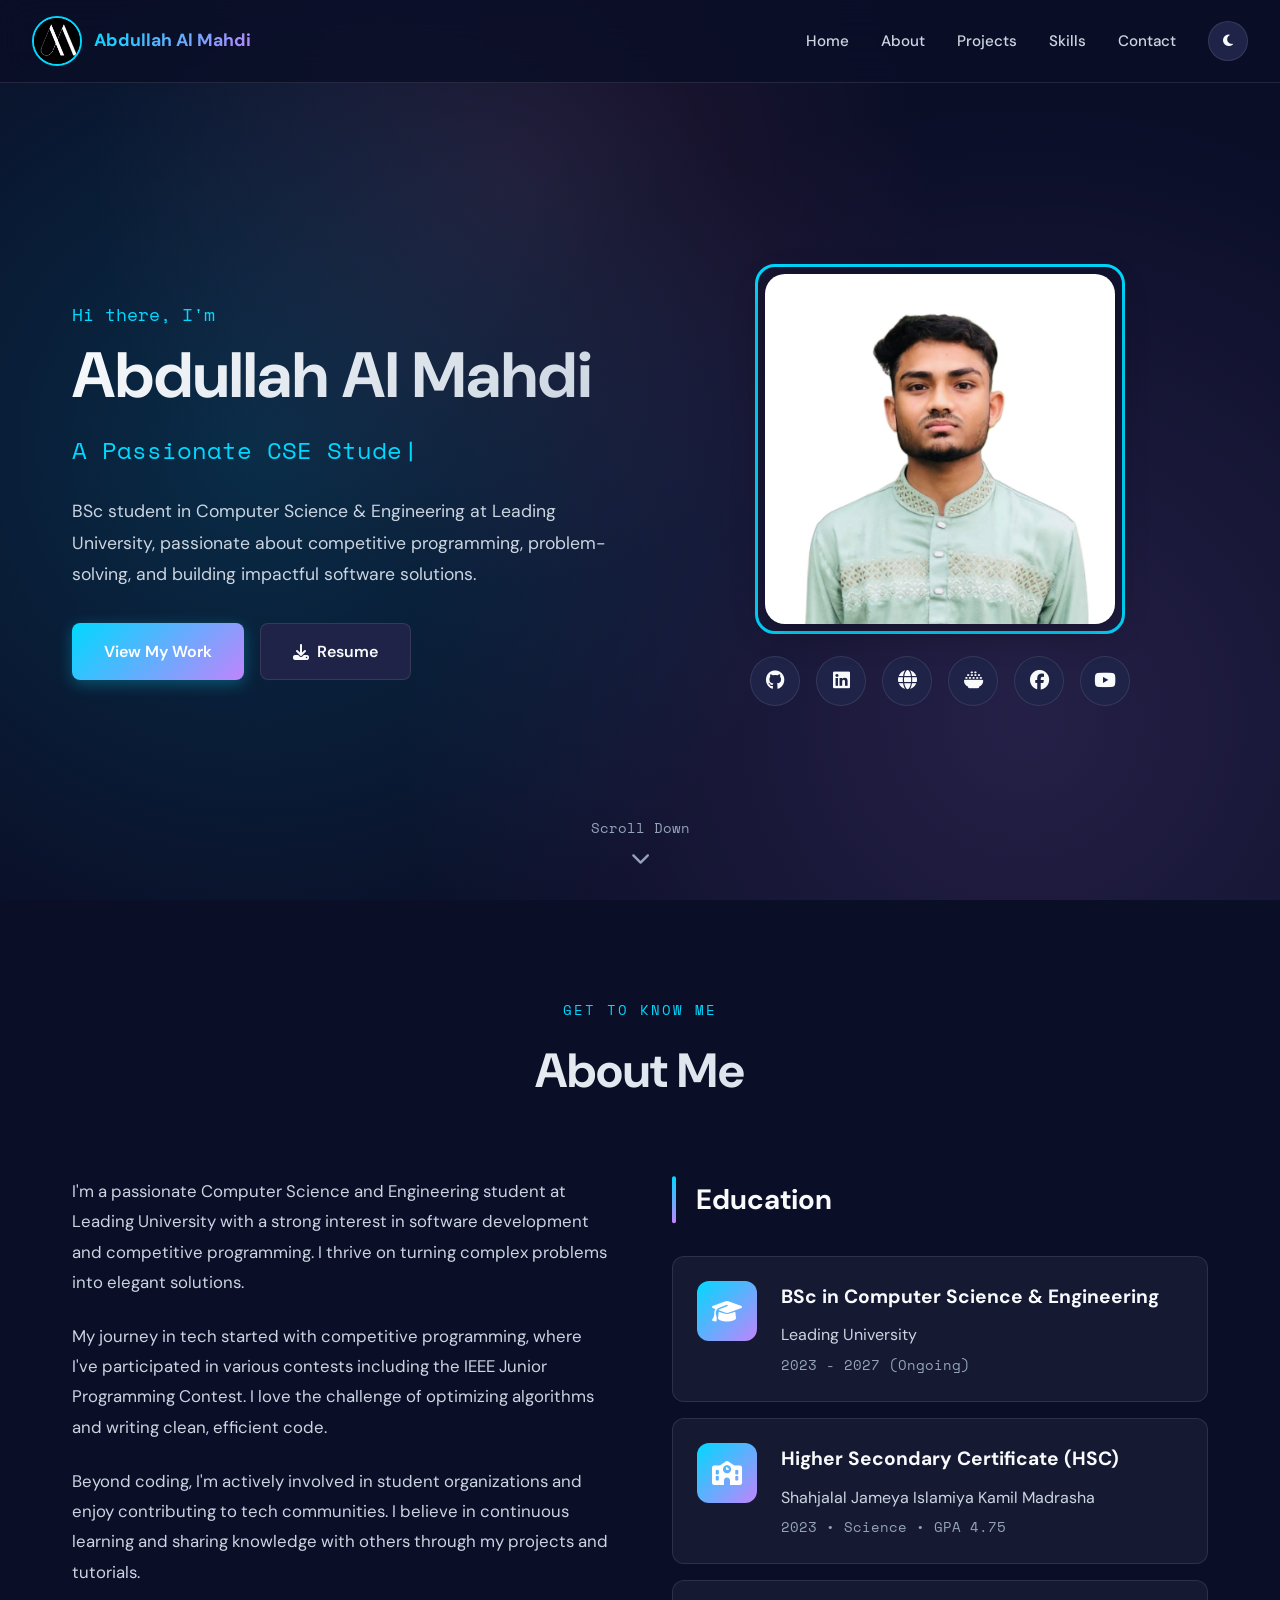
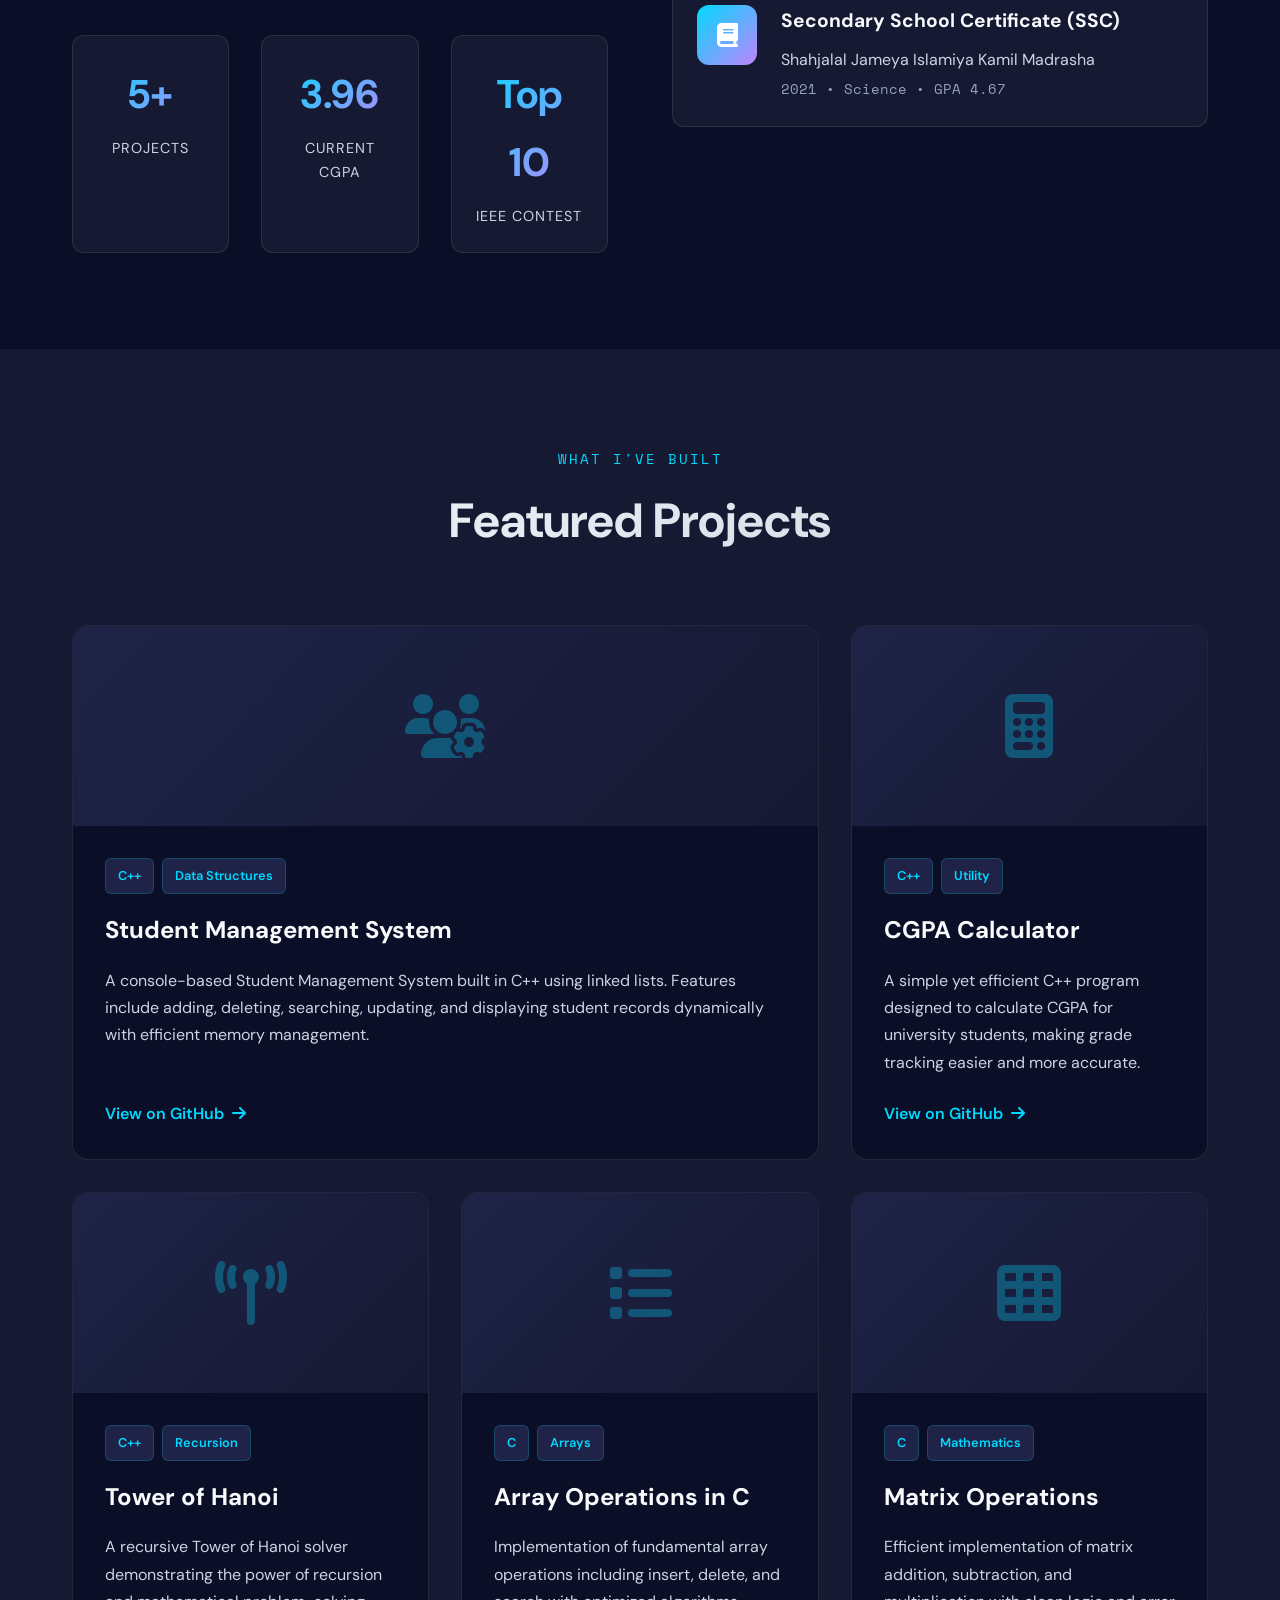
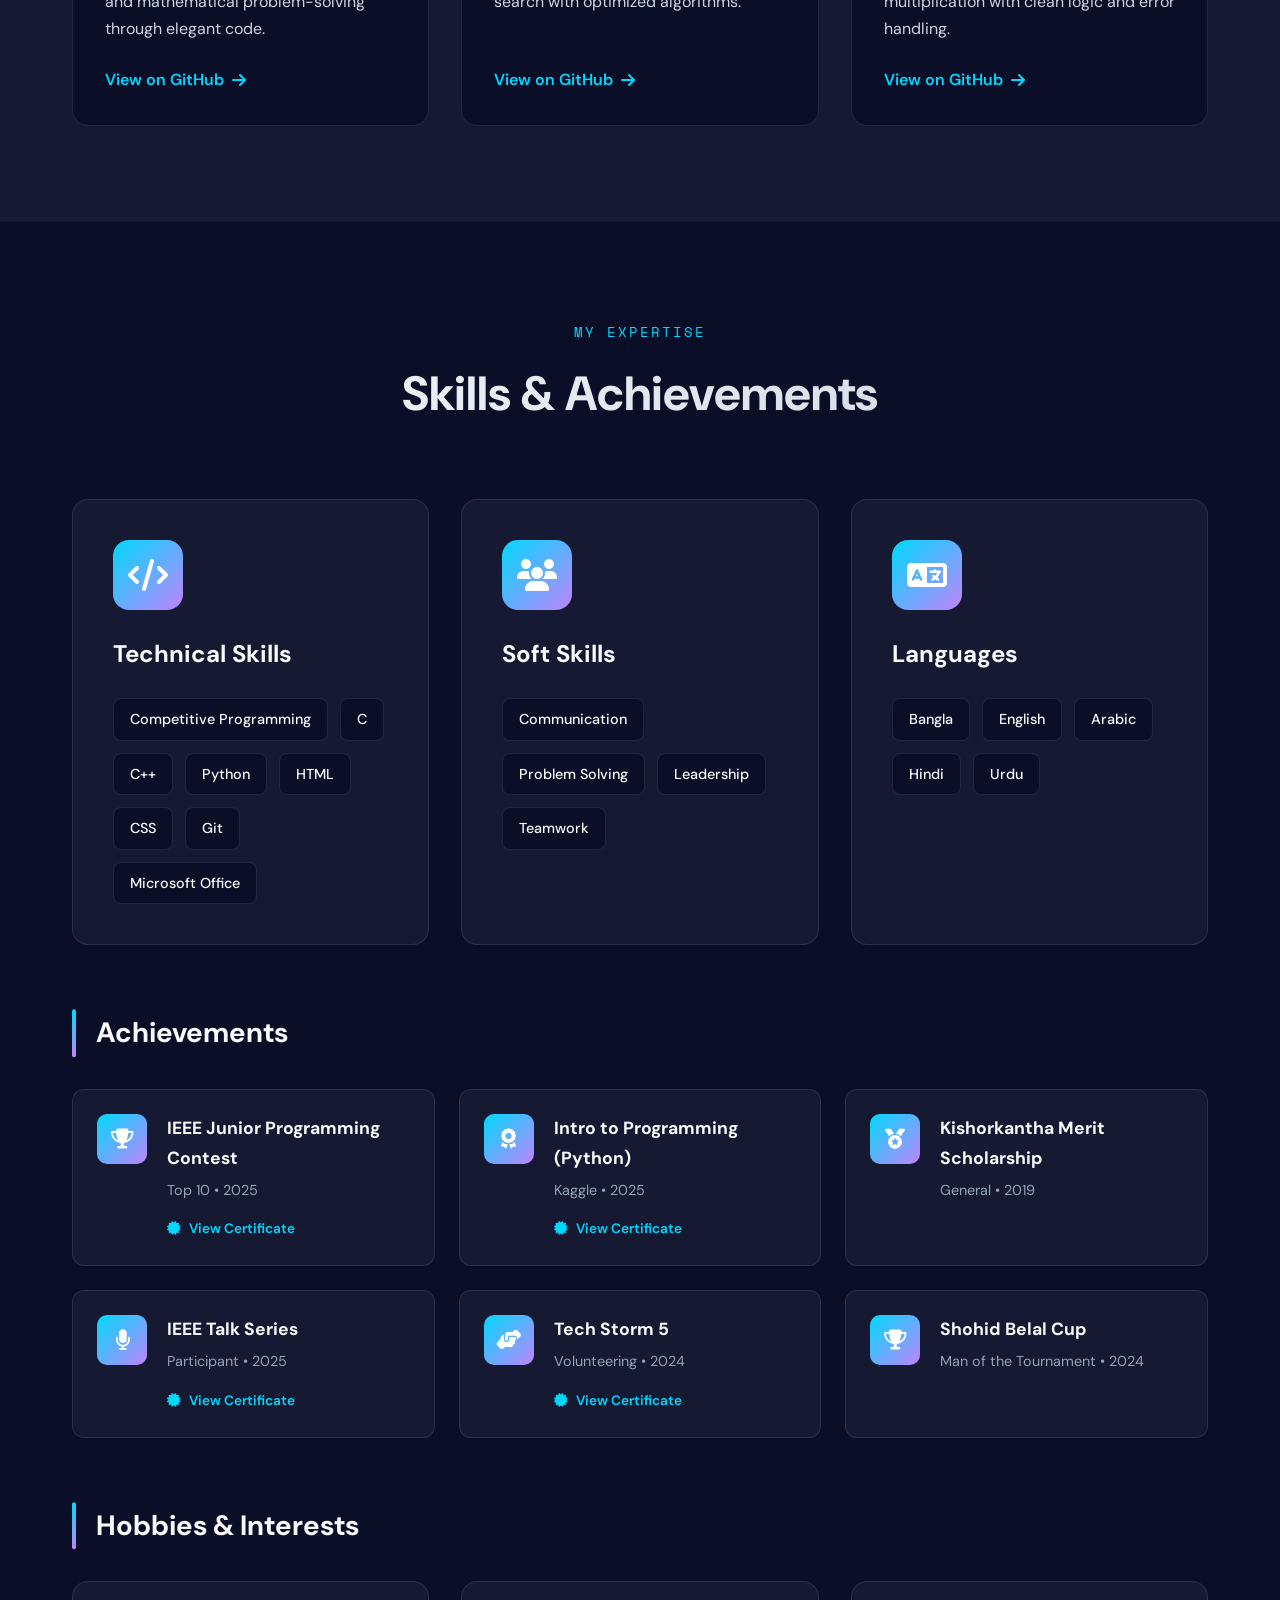
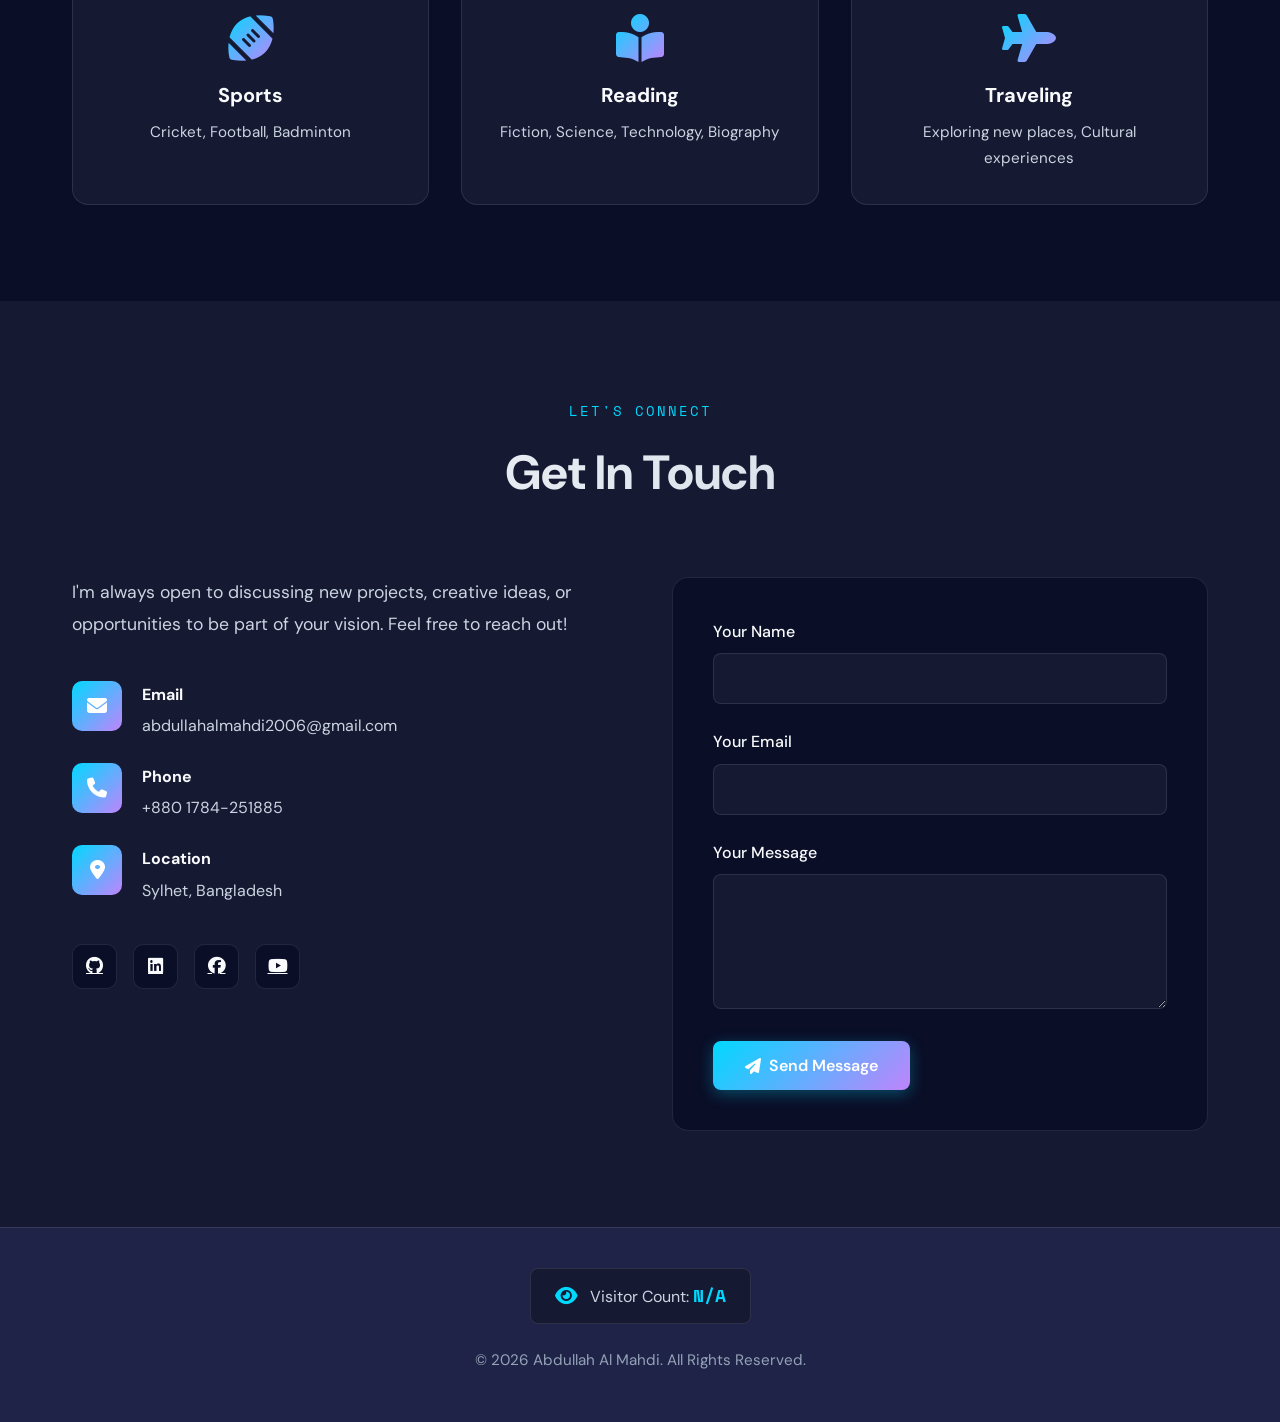
==== index.html @ 838854f0 "Initial commit" ====
<!DOCTYPE html>
<html lang="en">
<head>
  <meta charset="UTF-8">
  <meta name="viewport" content="width=device-width, initial-scale=1.0">
  <title>Abdullah Al Mahdi — Computer Science Engineer</title>
  <link rel="preconnect" href="https://fonts.googleapis.com">
  <link rel="preconnect" href="https://fonts.gstatic.com" crossorigin>
  <link href="https://fonts.googleapis.com/css2?family=DM+Sans:wght@400;500;700&family=Space+Mono:wght@400;700&display=swap" rel="stylesheet">
  <link rel="stylesheet" href="https://cdnjs.cloudflare.com/ajax/libs/font-awesome/6.4.0/css/all.min.css">
  <link rel="stylesheet" href="style.css">
</head>
<body>
  <!-- Navigation -->
  <nav class="nav" id="navbar">
    <div class="nav-container">
      <div class="nav-brand">
        <img src="img/logo.jpg" alt="AM Logo" class="nav-logo">
        <span class="nav-name">Abdullah Al Mahdi</span>
      </div>
      
      <button class="nav-toggle" id="navToggle" aria-label="Toggle menu">
        <span></span>
        <span></span>
        <span></span>
      </button>
      
      <ul class="nav-menu" id="navMenu">
        <li><a href="#hero" class="nav-link">Home</a></li>
        <li><a href="#about" class="nav-link">About</a></li>
        <li><a href="#projects" class="nav-link">Projects</a></li>
        <li><a href="#skills" class="nav-link">Skills</a></li>
        <li><a href="#contact" class="nav-link">Contact</a></li>
        <li>
          <button class="theme-toggle" id="themeToggle" aria-label="Toggle theme">
            <i class="fas fa-moon"></i>
          </button>
        </li>
      </ul>
    </div>
  </nav>

  <!-- Hero Section -->
  <section class="hero" id="hero">
    <div class="hero-background"></div>
    <div class="hero-content">
      <div class="hero-text">
        <p class="hero-greeting">Hi there, I'm</p>
        <h1 class="hero-title">Abdullah Al Mahdi</h1>
        <div class="hero-subtitle">
          <span class="typing-text" id="typingText"></span>
          <span class="cursor">|</span>
        </div>
        <p class="hero-description">
          BSc student in Computer Science & Engineering at Leading University, passionate about competitive programming, problem-solving, and building impactful software solutions.
        </p>
        <div class="hero-cta">
          <a href="#projects" class="btn btn-primary">View My Work</a>
          <a href="resume.pdf" class="btn btn-secondary" download>
            <i class="fas fa-download"></i> Resume
          </a>
        </div>
      </div>
      <div class="hero-image">
        <div class="image-wrapper">
          <img src="img/me.jpg" alt="Abdullah Al Mahdi">
          
          <div class="image-border"></div>
        </div>
        <div class="social-links">
          <a href="https://github.com/abdmahdi56" target="_blank" rel="noopener" aria-label="GitHub">
            <i class="fab fa-github"></i>
          </a>
          <a href="https://www.linkedin.com/in/abdullah-al-mahdi-02892b32a/" target="_blank" rel="noopener" aria-label="LinkedIn">
            <i class="fab fa-linkedin"></i>
          </a>
          <a href="https://codeforces.com/profile/abdmahdi56" target="_blank" rel="noopener" aria-label="Codeforces">
            
            <i class="fa-solid fa-globe"></i>
          </a>
          <a href="https://www.codechef.com/users/abdmahdi56" target="_blank" rel="noopener" aria-label="CodeChef">
            <i class="fa-solid fa-bowl-rice"></i>
          </a>
          <a href="https://web.facebook.com/abdullahalmahdi2006" target="_blank" rel="noopener" aria-label="Facebook">
            <i class="fab fa-facebook"></i>
          </a>
          <a href="https://www.youtube.com/@abdullahalmahdi2006" target="_blank" rel="noopener" aria-label="YouTube">
            <i class="fab fa-youtube"></i>
          </a>
        </div>
      </div>
    </div>
    <div class="scroll-indicator">
      <span>Scroll Down</span>
      <i class="fas fa-chevron-down"></i>
    </div>
  </section>

  <!-- About Section -->
  <section class="about section" id="about">
    <div class="container">
      <div class="section-header">
        <span class="section-label">Get to know me</span>
        <h2 class="section-title">About Me</h2>
      </div>
      
      <div class="about-grid">
        <div class="about-content">
          <p>I'm a passionate Computer Science and Engineering student at Leading University with a strong interest in software development and competitive programming. I thrive on turning complex problems into elegant solutions.</p>
          
          <p>My journey in tech started with competitive programming, where I've participated in various contests including the IEEE Junior Programming Contest. I love the challenge of optimizing algorithms and writing clean, efficient code.</p>
          
          <p>Beyond coding, I'm actively involved in student organizations and enjoy contributing to tech communities. I believe in continuous learning and sharing knowledge with others through my projects and tutorials.</p>

          <div class="about-stats">
            <div class="stat-item">
              <span class="stat-number">5+</span>
              <span class="stat-label">Projects</span>
            </div>
            <div class="stat-item">
              <span class="stat-number">3.96</span>
              <span class="stat-label">Current CGPA</span>
            </div>
            <div class="stat-item">
              <span class="stat-number">Top 10</span>
              <span class="stat-label">IEEE Contest</span>
            </div>
          </div>
        </div>

        <div class="about-education">
          <h3 class="subsection-title">Education</h3>
          
          <div class="education-item">
            <div class="edu-icon">
              <i class="fas fa-graduation-cap"></i>
            </div>
            <div class="edu-content">
              <h4>BSc in Computer Science & Engineering</h4>
              <p class="edu-institution">Leading University</p>
              <p class="edu-year">2023 - 2027 (Ongoing)</p>
            </div>
          </div>

          <div class="education-item">
            <div class="edu-icon">
              <i class="fas fa-school"></i>
            </div>
            <div class="edu-content">
              <h4>Higher Secondary Certificate (HSC)</h4>
              <p class="edu-institution">Shahjalal Jameya Islamiya Kamil Madrasha</p>
              <p class="edu-year">2023 • Science • GPA 4.75</p>
            </div>
          </div>

          <div class="education-item">
            <div class="edu-icon">
              <i class="fas fa-book"></i>
            </div>
            <div class="edu-content">
              <h4>Secondary School Certificate (SSC)</h4>
              <p class="edu-institution">Shahjalal Jameya Islamiya Kamil Madrasha</p>
              <p class="edu-year">2021 • Science • GPA 4.67</p>
            </div>
          </div>
        </div>
      </div>
    </div>
  </section>

  <!-- Projects Section -->
  <section class="projects section" id="projects">
    <div class="container">
      <div class="section-header">
        <span class="section-label">What I've built</span>
        <h2 class="section-title">Featured Projects</h2>
      </div>

      <div class="projects-grid">
        <article class="project-card featured">
          <div class="project-image">
            <div class="project-overlay"></div>
            <i class="fas fa-users-cog project-icon"></i>
          </div>
          <div class="project-content">
            <div class="project-tags">
              <span class="tag">C++</span>
              <span class="tag">Data Structures</span>
            </div>
            <h3 class="project-title">Student Management System</h3>
            <p class="project-description">
              A console-based Student Management System built in C++ using linked lists. Features include adding, deleting, searching, updating, and displaying student records dynamically with efficient memory management.
            </p>
            <a href="https://github.com/abdmahdi56/Student-Management-System-By-Linklist" target="_blank" class="project-link">
              View on GitHub <i class="fas fa-arrow-right"></i>
            </a>
          </div>
        </article>

        <article class="project-card">
          <div class="project-image">
            <div class="project-overlay"></div>
            <i class="fas fa-calculator project-icon"></i>
          </div>
          <div class="project-content">
            <div class="project-tags">
              <span class="tag">C++</span>
              <span class="tag">Utility</span>
            </div>
            <h3 class="project-title">CGPA Calculator</h3>
            <p class="project-description">
              A simple yet efficient C++ program designed to calculate CGPA for university students, making grade tracking easier and more accurate.
            </p>
            <a href="https://github.com/abdmahdi56/CGPA-calculator" target="_blank" class="project-link">
              View on GitHub <i class="fas fa-arrow-right"></i>
            </a>
          </div>
        </article>

        <article class="project-card">
          <div class="project-image">
            <div class="project-overlay"></div>
            <i class="fas fa-tower-broadcast project-icon"></i>
          </div>
          <div class="project-content">
            <div class="project-tags">
              <span class="tag">C++</span>
              <span class="tag">Recursion</span>
            </div>
            <h3 class="project-title">Tower of Hanoi</h3>
            <p class="project-description">
              A recursive Tower of Hanoi solver demonstrating the power of recursion and mathematical problem-solving through elegant code.
            </p>
            <a href="https://github.com/abdmahdi56/Tower-Of-Hanoi" target="_blank" class="project-link">
              View on GitHub <i class="fas fa-arrow-right"></i>
            </a>
          </div>
        </article>

        <article class="project-card">
          <div class="project-image">
            <div class="project-overlay"></div>
            <i class="fas fa-list project-icon"></i>
          </div>
          <div class="project-content">
            <div class="project-tags">
              <span class="tag">C</span>
              <span class="tag">Arrays</span>
            </div>
            <h3 class="project-title">Array Operations in C</h3>
            <p class="project-description">
              Implementation of fundamental array operations including insert, delete, and search with optimized algorithms.
            </p>
            <a href="https://github.com/abdmahdi56/Array_Operations_C" target="_blank" class="project-link">
              View on GitHub <i class="fas fa-arrow-right"></i>
            </a>
          </div>
        </article>

        <article class="project-card">
          <div class="project-image">
            <div class="project-overlay"></div>
            <i class="fas fa-th project-icon"></i>
          </div>
          <div class="project-content">
            <div class="project-tags">
              <span class="tag">C</span>
              <span class="tag">Mathematics</span>
            </div>
            <h3 class="project-title">Matrix Operations</h3>
            <p class="project-description">
              Efficient implementation of matrix addition, subtraction, and multiplication with clean logic and error handling.
            </p>
            <a href="https://github.com/abdmahdi56/Matrix-operation" target="_blank" class="project-link">
              View on GitHub <i class="fas fa-arrow-right"></i>
            </a>
          </div>
        </article>
      </div>
    </div>
  </section>

  <!-- Skills Section -->
  <section class="skills section" id="skills">
    <div class="container">
      <div class="section-header">
        <span class="section-label">My expertise</span>
        <h2 class="section-title">Skills & Achievements</h2>
      </div>

      <div class="skills-grid">
        <div class="skill-category">
          <div class="category-icon">
            <i class="fas fa-code"></i>
          </div>
          <h3>Technical Skills</h3>
          <div class="skill-tags">
            <span class="skill-tag">Competitive Programming</span>
            <span class="skill-tag">C</span>
            <span class="skill-tag">C++</span>
            <span class="skill-tag">Python</span>
            <span class="skill-tag">HTML</span>
            <span class="skill-tag">CSS</span>
            <span class="skill-tag">Git</span>
            <span class="skill-tag">Microsoft Office</span>
          </div>
        </div>

        <div class="skill-category">
          <div class="category-icon">
            <i class="fas fa-users"></i>
          </div>
          <h3>Soft Skills</h3>
          <div class="skill-tags">
            <span class="skill-tag">Communication</span>
            <span class="skill-tag">Problem Solving</span>
            <span class="skill-tag">Leadership</span>
            <span class="skill-tag">Teamwork</span>
          </div>
        </div>

        <div class="skill-category">
          <div class="category-icon">
            <i class="fas fa-language"></i>
          </div>
          <h3>Languages</h3>
          <div class="skill-tags">
            <span class="skill-tag">Bangla</span>
            <span class="skill-tag">English</span>
            <span class="skill-tag">Arabic</span>
            <span class="skill-tag">Hindi</span>
            <span class="skill-tag">Urdu</span>
          </div>
        </div>
      </div>

      <div class="achievements">
        <h3 class="subsection-title">Achievements</h3>
        <div class="achievements-grid">
          <div class="achievement-card">
            <div class="achievement-icon">
              <i class="fas fa-trophy"></i>
            </div>
            <div class="achievement-content">
              <h4>IEEE Junior Programming Contest</h4>
              <p>Top 10 • 2025</p>
              <a href="docs/IEEE Junior Contest Certificate.pdf" target="_blank" class="cert-link">
                <i class="fas fa-certificate"></i> View Certificate
              </a>
            </div>
          </div>

          <div class="achievement-card">
            <div class="achievement-icon">
              <i class="fas fa-award"></i>
            </div>
            <div class="achievement-content">
              <h4>Intro to Programming (Python)</h4>
              <p>Kaggle • 2025</p>
              <a href="docs/Abdullah Al Mahdi - Intro to Programming.png" target="_blank" class="cert-link">
                <i class="fas fa-certificate"></i> View Certificate
              </a>
            </div>
          </div>

          <div class="achievement-card">
            <div class="achievement-icon">
              <i class="fas fa-medal"></i>
            </div>
            <div class="achievement-content">
              <h4>Kishorkantha Merit Scholarship</h4>
              <p>General • 2019</p>
            </div>
          </div>

          <div class="achievement-card">
            <div class="achievement-icon">
              <i class="fas fa-microphone"></i>
            </div>
            <div class="achievement-content">
              <h4>IEEE Talk Series</h4>
              <p>Participant • 2025</p>
              <a href="docs/IEEE Talk series certificate.pdf" target="_blank" class="cert-link">
                <i class="fas fa-certificate"></i> View Certificate
              </a>
            </div>
          </div>

          <div class="achievement-card">
            <div class="achievement-icon">
              <i class="fas fa-hands-helping"></i>
            </div>
            <div class="achievement-content">
              <h4>Tech Storm 5</h4>
              <p>Volunteering • 2024</p>
              <a href="img/Tech storm 5 certificate.jpg" target="_blank" class="cert-link">
                <i class="fas fa-certificate"></i> View Certificate
              </a>
            </div>
          </div>

          <div class="achievement-card">
            <div class="achievement-icon">
              <i class="fas fa-trophy"></i>
            </div>
            <div class="achievement-content">
              <h4>Shohid Belal Cup</h4>
              <p>Man of the Tournament • 2024</p>
            </div>
          </div>
        </div>
      </div>

      <div class="hobbies">
        <h3 class="subsection-title">Hobbies & Interests</h3>
        <div class="hobbies-grid">
          <div class="hobby-card">
            <i class="fas fa-football-ball"></i>
            <h4>Sports</h4>
            <p>Cricket, Football, Badminton</p>
          </div>
          <div class="hobby-card">
            <i class="fas fa-book-reader"></i>
            <h4>Reading</h4>
            <p>Fiction, Science, Technology, Biography</p>
          </div>
          <div class="hobby-card">
            <i class="fas fa-plane"></i>
            <h4>Traveling</h4>
            <p>Exploring new places, Cultural experiences</p>
          </div>
        </div>
      </div>
    </div>
  </section>

  <!-- Contact Section -->
  <section class="contact section" id="contact">
    <div class="container">
      <div class="section-header">
        <span class="section-label">Let's connect</span>
        <h2 class="section-title">Get In Touch</h2>
      </div>

      <div class="contact-grid">
        <div class="contact-info">
          <p class="contact-intro">
            I'm always open to discussing new projects, creative ideas, or opportunities to be part of your vision. Feel free to reach out!
          </p>

          <div class="contact-details">
            <div class="contact-item">
              <div class="contact-icon">
                <i class="fas fa-envelope"></i>
              </div>
              <div class="contact-text">
                <h4>Email</h4>
                <a href="mailto:abdullahalmahdi2006@gmail.com">abdullahalmahdi2006@gmail.com</a>
              </div>
            </div>

            <div class="contact-item">
              <div class="contact-icon">
                <i class="fas fa-phone"></i>
              </div>
              <div class="contact-text">
                <h4>Phone</h4>
                <a href="tel:+8801784251885">+880 1784-251885</a>
              </div>
            </div>

            <div class="contact-item">
              <div class="contact-icon">
                <i class="fas fa-map-marker-alt"></i>
              </div>
              <div class="contact-text">
                <h4>Location</h4>
                <p>Sylhet, Bangladesh</p>
              </div>
            </div>
          </div>

          <div class="contact-social">
            <a href="https://github.com/abdmahdi56" target="_blank" rel="noopener">
              <i class="fab fa-github"></i>
            </a>
            <a href="https://www.linkedin.com/in/abdullah-al-mahdi-02892b32a/" target="_blank" rel="noopener">
              <i class="fab fa-linkedin"></i>
            </a>
            <a href="https://web.facebook.com/abdullahalmahdi2006" target="_blank" rel="noopener">
              <i class="fab fa-facebook"></i>
            </a>
            <a href="https://www.youtube.com/@abdullahalmahdi2006" target="_blank" rel="noopener">
              <i class="fab fa-youtube"></i>
            </a>
          </div>
        </div>

        <form class="contact-form" action="https://formspree.io/f/xqaydner" method="POST">
          <div class="form-group">
            <label for="name">Your Name</label>
            <input type="text" id="name" name="name" required>
          </div>

          <div class="form-group">
            <label for="email">Your Email</label>
            <input type="email" id="email" name="email" required>
          </div>

          <div class="form-group">
            <label for="message">Your Message</label>
            <textarea id="message" name="message" rows="5" required></textarea>
          </div>

          <button type="submit" class="btn btn-primary">
            <i class="fas fa-paper-plane"></i> Send Message
          </button>
        </form>
      </div>
    </div>
  </section>

  <!-- Footer -->
  <footer class="footer">
    <div class="container">
      <div class="footer-content">
  <div class="visitor-counter">
    <i class="fas fa-eye"></i>
    <span>Visitor Count: <strong id="visitorCount">Loading...</strong></span>
  </div>
  <p>&copy; <span id="year"></span> Abdullah Al Mahdi. All Rights Reserved.</p>
        
      </div>
    </div>
  </footer>

  <script src="script.js"></script>
</body>
</html>
---- style.css ----
/* ========================================
   VARIABLES & RESET
======================================== */

:root {
  /* Colors - Distinctive palette */
  --primary: #00D9FF;
  --primary-dark: #00B8D9;
  --secondary: #FF6B9D;
  --accent: #C084FC;
  
  --bg-primary: #0A0E27;
  --bg-secondary: #151932;
  --bg-tertiary: #1F2347;
  
  --text-primary: #F8FAFC;
  --text-secondary: #CBD5E1;
  --text-muted: #94A3B8;
  
  --border-color: rgba(255, 255, 255, 0.1);
  --shadow-sm: 0 2px 8px rgba(0, 0, 0, 0.1);
  --shadow-md: 0 4px 16px rgba(0, 0, 0, 0.2);
  --shadow-lg: 0 8px 32px rgba(0, 0, 0, 0.3);
  
  /* Typography */
  --font-primary: 'DM Sans', sans-serif;
  --font-mono: 'Space Mono', monospace;
  
  /* Spacing */
  --section-padding: 6rem 0;
  --container-padding: 0 2rem;
  
  /* Transitions */
  --transition-smooth: all 0.3s cubic-bezier(0.4, 0, 0.2, 1);
  --transition-bounce: all 0.5s cubic-bezier(0.68, -0.55, 0.265, 1.55);
}

/* Light Mode */
body.light-mode {
  --primary: #0284C7;
  --primary-dark: #0369A1;
  --secondary: #E11D48;
  --accent: #9333EA;
  
  --bg-primary: #FFFFFF;
  --bg-secondary: #F8FAFC;
  --bg-tertiary: #F1F5F9;
  
  --text-primary: #0F172A;
  --text-secondary: #475569;
  --text-muted: #64748B;
  
  --border-color: rgba(15, 23, 42, 0.1);
  --shadow-sm: 0 2px 8px rgba(0, 0, 0, 0.05);
  --shadow-md: 0 4px 16px rgba(0, 0, 0, 0.08);
  --shadow-lg: 0 8px 32px rgba(0, 0, 0, 0.12);
}

* {
  margin: 0;
  padding: 0;
  box-sizing: border-box;
}

html {
  scroll-behavior: smooth;
}

body {
  font-family: var(--font-primary);
  background: var(--bg-primary);
  color: var(--text-primary);
  line-height: 1.7;
  overflow-x: hidden;
  transition: background 0.3s ease, color 0.3s ease;
}

.container {
  max-width: 1200px;
  margin: 0 auto;
  padding: var(--container-padding);
}

/* ========================================
   NAVIGATION
======================================== */

.nav {
  position: fixed;
  top: 0;
  left: 0;
  right: 0;
  z-index: 1000;
  background: rgba(10, 14, 39, 0.8);
  backdrop-filter: blur(20px);
  border-bottom: 1px solid var(--border-color);
  transition: var(--transition-smooth);
}

body.light-mode .nav {
  background: rgba(255, 255, 255, 0.8);
}

.nav.scrolled {
  box-shadow: var(--shadow-md);
}

.nav-container {
  max-width: 1400px;
  margin: 0 auto;
  padding: 1rem 2rem;
  display: flex;
  justify-content: space-between;
  align-items: center;
}

.nav-brand {
  display: flex;
  align-items: center;
  gap: 0.75rem;
  font-weight: 700;
  font-size: 1.1rem;
  color: var(--text-primary);
  text-decoration: none;
}

.nav-logo {
  width: 50px;
  height: 50px;
  border-radius: 60%;
  object-fit: cover;
  border: 2px solid var(--primary);
}

.nav-name {
  background: linear-gradient(135deg, var(--primary), var(--accent));
  -webkit-background-clip: text;
  -webkit-text-fill-color: transparent;
  background-clip: text;
}

.nav-toggle {
  display: none;
  flex-direction: column;
  gap: 5px;
  background: none;
  border: none;
  cursor: pointer;
  padding: 0.5rem;
}

.nav-toggle span {
  width: 25px;
  height: 2px;
  background: var(--text-primary);
  transition: var(--transition-smooth);
  border-radius: 2px;
}

.nav-menu {
  display: flex;
  align-items: center;
  gap: 2rem;
  list-style: none;
}

.nav-link {
  color: var(--text-secondary);
  text-decoration: none;
  font-weight: 500;
  font-size: 0.95rem;
  position: relative;
  transition: var(--transition-smooth);
}

.nav-link::after {
  content: '';
  position: absolute;
  bottom: -5px;
  left: 0;
  width: 0;
  height: 2px;
  background: linear-gradient(90deg, var(--primary), var(--accent));
  transition: width 0.3s ease;
}

.nav-link:hover {
  color: var(--primary);
}

.nav-link:hover::after {
  width: 100%;
}

.theme-toggle {
  background: var(--bg-tertiary);
  border: 1px solid var(--border-color);
  color: var(--text-primary);
  width: 40px;
  height: 40px;
  border-radius: 50%;
  cursor: pointer;
  display: flex;
  align-items: center;
  justify-content: center;
  transition: var(--transition-smooth);
}

.theme-toggle:hover {
  background: var(--primary);
  color: var(--bg-primary);
  transform: rotate(180deg);
}

/* ========================================
   HERO SECTION
======================================== */

.hero {
  min-height: 100vh;
  display: flex;
  align-items: center;
  justify-content: center;
  position: relative;
  padding-top: 80px;
  overflow: hidden;
}

.hero-background {
  position: absolute;
  top: 0;
  left: 0;
  right: 0;
  bottom: 0;
  background: 
    radial-gradient(circle at 20% 50%, rgba(0, 217, 255, 0.15) 0%, transparent 50%),
    radial-gradient(circle at 80% 80%, rgba(192, 132, 252, 0.15) 0%, transparent 50%),
    radial-gradient(circle at 40% 20%, rgba(255, 107, 157, 0.1) 0%, transparent 40%);
  z-index: 0;
}

.hero-content {
  max-width: 1200px;
  margin: 0 auto;
  padding: 0 2rem;
  display: grid;
  grid-template-columns: 1fr 1fr;
  gap: 4rem;
  align-items: center;
  position: relative;
  z-index: 1;
}

.hero-greeting {
  font-family: var(--font-mono);
  color: var(--primary);
  font-size: 1.1rem;
  margin-bottom: 0.5rem;
  opacity: 0;
  animation: fadeInUp 0.6s ease forwards;
}

.hero-title {
  font-size: clamp(2.5rem, 6vw, 4rem);
  font-weight: 700;
  line-height: 1.2;
  margin-bottom: 1rem;
  background: linear-gradient(135deg, var(--text-primary) 0%, var(--text-secondary) 100%);
  -webkit-background-clip: text;
  -webkit-text-fill-color: transparent;
  background-clip: text;
  opacity: 0;
  animation: fadeInUp 0.6s ease 0.2s forwards;
}

.hero-subtitle {
  font-size: clamp(1.2rem, 3vw, 1.5rem);
  color: var(--primary);
  margin-bottom: 1.5rem;
  min-height: 2.5rem;
  opacity: 0;
  animation: fadeInUp 0.6s ease 0.4s forwards;
}

.typing-text {
  font-family: var(--font-mono);
}

.cursor {
  animation: blink 1s infinite;
  color: var(--primary);
}

.hero-description {
  color: var(--text-secondary);
  font-size: 1.1rem;
  max-width: 550px;
  margin-bottom: 2rem;
  line-height: 1.8;
  opacity: 0;
  animation: fadeInUp 0.6s ease 0.6s forwards;
}

.hero-cta {
  display: flex;
  gap: 1rem;
  flex-wrap: wrap;
  opacity: 0;
  animation: fadeInUp 0.6s ease 0.8s forwards;
}

.hero-image {
  position: relative;
  display: flex;
  flex-direction: column;
  align-items: center;
  gap: 2rem;
  opacity: 0;
  animation: fadeInUp 0.6s ease 1s forwards;
}

.image-wrapper {
  position: relative;
  width: 350px;
  height: 350px;
}

.image-wrapper img {
  width: 100%;
  height: 100%;
  object-fit: cover;
  border-radius: 20px;
  position: relative;
  z-index: 2;
  box-shadow: var(--shadow-lg);
}

.image-border {
  position: absolute;
  top: -10px;
  left: -10px;
  right: -10px;
  bottom: -10px;
  border: 3px solid var(--primary);
  border-radius: 20px;
  z-index: 1;
  animation: borderFloat 3s ease-in-out infinite;
}

.social-links {
  display: flex;
  gap: 1rem;
}

.social-links a {
  width: 50px;
  height: 50px;
  border-radius: 50%;
  background: var(--bg-tertiary);
  border: 1px solid var(--border-color);
  display: flex;
  align-items: center;
  justify-content: center;
  color: var(--text-primary);
  font-size: 1.2rem;
  transition: var(--transition-smooth);
  text-decoration: none;
}

.social-links a:hover {
  background: var(--primary);
  color: var(--bg-primary);
  transform: translateY(-5px);
  box-shadow: 0 8px 20px rgba(0, 217, 255, 0.3);
}

.scroll-indicator {
  position: absolute;
  bottom: 2rem;
  left: 50%;
  transform: translateX(-50%);
  display: flex;
  flex-direction: column;
  align-items: center;
  gap: 0.5rem;
  color: var(--text-muted);
  font-size: 0.9rem;
  font-family: var(--font-mono);
  animation: bounce 2s infinite;
}

.scroll-indicator i {
  font-size: 1.2rem;
}

/* ========================================
   BUTTONS
======================================== */

.btn {
  padding: 0.875rem 2rem;
  border-radius: 8px;
  font-weight: 600;
  font-size: 1rem;
  text-decoration: none;
  display: inline-flex;
  align-items: center;
  gap: 0.5rem;
  transition: var(--transition-smooth);
  border: none;
  cursor: pointer;
  font-family: var(--font-primary);
}

.btn-primary {
  background: linear-gradient(135deg, var(--primary), var(--accent));
  color: white;
  box-shadow: 0 4px 15px rgba(0, 217, 255, 0.3);
}

.btn-primary:hover {
  transform: translateY(-2px);
  box-shadow: 0 6px 20px rgba(0, 217, 255, 0.4);
}

.btn-secondary {
  background: var(--bg-tertiary);
  color: var(--text-primary);
  border: 1px solid var(--border-color);
}

.btn-secondary:hover {
  background: var(--bg-secondary);
  border-color: var(--primary);
  color: var(--primary);
}

/* ========================================
   SECTIONS
======================================== */

.section {
  padding: var(--section-padding);
  position: relative;
}

.section-header {
  text-align: center;
  margin-bottom: 4rem;
}

.section-label {
  display: inline-block;
  font-family: var(--font-mono);
  color: var(--primary);
  font-size: 0.9rem;
  text-transform: uppercase;
  letter-spacing: 2px;
  margin-bottom: 0.5rem;
}

.section-title {
  font-size: clamp(2rem, 5vw, 3rem);
  font-weight: 700;
  background: linear-gradient(135deg, var(--text-primary), var(--text-secondary));
  -webkit-background-clip: text;
  -webkit-text-fill-color: transparent;
  background-clip: text;
}

.subsection-title {
  font-size: 1.75rem;
  margin-bottom: 2rem;
  color: var(--text-primary);
  position: relative;
  padding-left: 1.5rem;
}

.subsection-title::before {
  content: '';
  position: absolute;
  left: 0;
  top: 50%;
  transform: translateY(-50%);
  width: 4px;
  height: 100%;
  background: linear-gradient(180deg, var(--primary), var(--accent));
  border-radius: 2px;
}

/* ========================================
   ABOUT SECTION
======================================== */

.about-grid {
  display: grid;
  grid-template-columns: 1fr 1fr;
  gap: 4rem;
}

.about-content p {
  color: var(--text-secondary);
  margin-bottom: 1.5rem;
  font-size: 1.05rem;
  line-height: 1.8;
}

.about-stats {
  display: grid;
  grid-template-columns: repeat(3, 1fr);
  gap: 2rem;
  margin-top: 3rem;
}

.stat-item {
  text-align: center;
  padding: 1.5rem;
  background: var(--bg-secondary);
  border-radius: 12px;
  border: 1px solid var(--border-color);
  transition: var(--transition-smooth);
}

.stat-item:hover {
  transform: translateY(-5px);
  border-color: var(--primary);
}

.stat-number {
  display: block;
  font-size: 2.5rem;
  font-weight: 700;
  background: linear-gradient(135deg, var(--primary), var(--accent));
  -webkit-background-clip: text;
  -webkit-text-fill-color: transparent;
  background-clip: text;
  margin-bottom: 0.5rem;
}

.stat-label {
  display: block;
  color: var(--text-secondary);
  font-size: 0.9rem;
  text-transform: uppercase;
  letter-spacing: 1px;
}

.education-item {
  display: flex;
  gap: 1.5rem;
  padding: 1.5rem;
  background: var(--bg-secondary);
  border-radius: 12px;
  border: 1px solid var(--border-color);
  margin-bottom: 1rem;
  transition: var(--transition-smooth);
}

.education-item:hover {
  border-color: var(--primary);
  transform: translateX(10px);
}

.edu-icon {
  width: 60px;
  height: 60px;
  background: linear-gradient(135deg, var(--primary), var(--accent));
  border-radius: 12px;
  display: flex;
  align-items: center;
  justify-content: center;
  font-size: 1.5rem;
  color: white;
  flex-shrink: 0;
}

.edu-content h4 {
  font-size: 1.2rem;
  margin-bottom: 0.5rem;
  color: var(--text-primary);
}

.edu-institution {
  color: var(--text-secondary);
  margin-bottom: 0.25rem;
}

.edu-year {
  color: var(--text-muted);
  font-size: 0.9rem;
  font-family: var(--font-mono);
}

/* ========================================
   PROJECTS SECTION
======================================== */

.projects {
  background: var(--bg-secondary);
}

.projects-grid {
  display: grid;
  grid-template-columns: repeat(auto-fill, minmax(350px, 1fr));
  gap: 2rem;
}

.project-card {
  background: var(--bg-primary);
  border-radius: 16px;
  border: 1px solid var(--border-color);
  overflow: hidden;
  transition: var(--transition-smooth);
  display: flex;
  flex-direction: column;
}

.project-card:hover {
  transform: translateY(-10px);
  box-shadow: 0 12px 40px rgba(0, 217, 255, 0.15);
  border-color: var(--primary);
}

.project-card.featured {
  grid-column: span 2;
}

.project-image {
  height: 200px;
  background: linear-gradient(135deg, var(--bg-tertiary), var(--bg-secondary));
  position: relative;
  display: flex;
  align-items: center;
  justify-content: center;
  overflow: hidden;
}

.project-overlay {
  position: absolute;
  inset: 0;
  background: linear-gradient(135deg, rgba(0, 217, 255, 0.1), rgba(192, 132, 252, 0.1));
  opacity: 0;
  transition: var(--transition-smooth);
}

.project-card:hover .project-overlay {
  opacity: 1;
}

.project-icon {
  font-size: 4rem;
  color: var(--primary);
  opacity: 0.3;
  transition: var(--transition-smooth);
  position: relative;
  z-index: 1;
}

.project-card:hover .project-icon {
  opacity: 0.6;
  transform: scale(1.1);
}

.project-content {
  padding: 2rem;
  flex: 1;
  display: flex;
  flex-direction: column;
}

.project-tags {
  display: flex;
  gap: 0.5rem;
  margin-bottom: 1rem;
  flex-wrap: wrap;
}

.tag {
  background: var(--bg-tertiary);
  color: var(--primary);
  padding: 0.375rem 0.75rem;
  border-radius: 6px;
  font-size: 0.8rem;
  font-weight: 600;
  border: 1px solid rgba(0, 217, 255, 0.2);
}

.project-title {
  font-size: 1.5rem;
  margin-bottom: 1rem;
  color: var(--text-primary);
}

.project-description {
  color: var(--text-secondary);
  margin-bottom: 1.5rem;
  line-height: 1.7;
  flex: 1;
}

.project-link {
  color: var(--primary);
  text-decoration: none;
  font-weight: 600;
  display: inline-flex;
  align-items: center;
  gap: 0.5rem;
  transition: var(--transition-smooth);
}

.project-link:hover {
  gap: 1rem;
}

.project-link i {
  transition: var(--transition-smooth);
}

/* ========================================
   SKILLS SECTION
======================================== */

.skills-grid {
  display: grid;
  grid-template-columns: repeat(auto-fit, minmax(300px, 1fr));
  gap: 2rem;
  margin-bottom: 4rem;
}

.skill-category {
  background: var(--bg-secondary);
  padding: 2.5rem;
  border-radius: 16px;
  border: 1px solid var(--border-color);
  transition: var(--transition-smooth);
}

.skill-category:hover {
  border-color: var(--primary);
  transform: translateY(-5px);
}

.category-icon {
  width: 70px;
  height: 70px;
  background: linear-gradient(135deg, var(--primary), var(--accent));
  border-radius: 16px;
  display: flex;
  align-items: center;
  justify-content: center;
  font-size: 2rem;
  color: white;
  margin-bottom: 1.5rem;
}

.skill-category h3 {
  font-size: 1.5rem;
  margin-bottom: 1.5rem;
  color: var(--text-primary);
}

.skill-tags {
  display: flex;
  flex-wrap: wrap;
  gap: 0.75rem;
}

.skill-tag {
  background: var(--bg-primary);
  color: var(--text-primary);
  padding: 0.5rem 1rem;
  border-radius: 8px;
  font-size: 0.9rem;
  font-weight: 500;
  border: 1px solid var(--border-color);
  transition: var(--transition-smooth);
}

.skill-tag:hover {
  background: var(--primary);
  color: white;
  border-color: var(--primary);
  transform: translateY(-2px);
}

/* Achievements */
.achievements {
  margin-bottom: 4rem;
}

.achievements-grid {
  display: grid;
  grid-template-columns: repeat(auto-fill, minmax(300px, 1fr));
  gap: 1.5rem;
}

.achievement-card {
  background: var(--bg-secondary);
  padding: 1.5rem;
  border-radius: 12px;
  border: 1px solid var(--border-color);
  display: flex;
  gap: 1.25rem;
  transition: var(--transition-smooth);
}

.achievement-card:hover {
  border-color: var(--primary);
  transform: translateY(-3px);
}

.achievement-icon {
  width: 50px;
  height: 50px;
  background: linear-gradient(135deg, var(--primary), var(--accent));
  border-radius: 10px;
  display: flex;
  align-items: center;
  justify-content: center;
  font-size: 1.25rem;
  color: white;
  flex-shrink: 0;
}

.achievement-content h4 {
  font-size: 1.1rem;
  margin-bottom: 0.25rem;
  color: var(--text-primary);
}

.achievement-content p {
  color: var(--text-muted);
  font-size: 0.9rem;
  margin-bottom: 0.75rem;
}

.cert-link {
  color: var(--primary);
  text-decoration: none;
  font-size: 0.85rem;
  font-weight: 600;
  display: inline-flex;
  align-items: center;
  gap: 0.5rem;
  transition: var(--transition-smooth);
}

.cert-link:hover {
  gap: 0.75rem;
}

/* Hobbies */
.hobbies-grid {
  display: grid;
  grid-template-columns: repeat(auto-fit, minmax(250px, 1fr));
  gap: 2rem;
}

.hobby-card {
  background: var(--bg-secondary);
  padding: 2rem;
  border-radius: 16px;
  border: 1px solid var(--border-color);
  text-align: center;
  transition: var(--transition-smooth);
}

.hobby-card:hover {
  border-color: var(--primary);
  transform: translateY(-5px);
}

.hobby-card i {
  font-size: 3rem;
  background: linear-gradient(135deg, var(--primary), var(--accent));
  -webkit-background-clip: text;
  -webkit-text-fill-color: transparent;
  background-clip: text;
  margin-bottom: 1rem;
}

.hobby-card h4 {
  font-size: 1.25rem;
  margin-bottom: 0.5rem;
  color: var(--text-primary);
}

.hobby-card p {
  color: var(--text-secondary);
  font-size: 0.95rem;
}

/* ========================================
   CONTACT SECTION
======================================== */

.contact {
  background: var(--bg-secondary);
}

.contact-grid {
  display: grid;
  grid-template-columns: 1fr 1fr;
  gap: 4rem;
}

.contact-intro {
  color: var(--text-secondary);
  font-size: 1.1rem;
  line-height: 1.8;
  margin-bottom: 2.5rem;
}

.contact-details {
  display: flex;
  flex-direction: column;
  gap: 1.5rem;
  margin-bottom: 2.5rem;
}

.contact-item {
  display: flex;
  gap: 1.25rem;
  align-items: flex-start;
}

.contact-icon {
  width: 50px;
  height: 50px;
  background: linear-gradient(135deg, var(--primary), var(--accent));
  border-radius: 10px;
  display: flex;
  align-items: center;
  justify-content: center;
  color: white;
  font-size: 1.25rem;
  flex-shrink: 0;
}

.contact-text h4 {
  font-size: 1rem;
  margin-bottom: 0.25rem;
  color: var(--text-primary);
}

.contact-text a,
.contact-text p {
  color: var(--text-secondary);
  text-decoration: none;
  transition: var(--transition-smooth);
}

.contact-text a:hover {
  color: var(--primary);
}

.contact-social {
  display: flex;
  gap: 1rem;
}

.contact-social a {
  width: 45px;
  height: 45px;
  background: var(--bg-primary);
  border: 1px solid var(--border-color);
  border-radius: 10px;
  display: flex;
  align-items: center;
  justify-content: center;
  color: var(--text-primary);
  font-size: 1.1rem;
  transition: var(--transition-smooth);
}

.contact-social a:hover {
  background: var(--primary);
  color: white;
  transform: translateY(-3px);
}

/* Form */
.contact-form {
  background: var(--bg-primary);
  padding: 2.5rem;
  border-radius: 16px;
  border: 1px solid var(--border-color);
}

.form-group {
  margin-bottom: 1.5rem;
}

.form-group label {
  display: block;
  margin-bottom: 0.5rem;
  color: var(--text-primary);
  font-weight: 500;
}

.form-group input,
.form-group textarea {
  width: 100%;
  padding: 0.875rem 1rem;
  background: var(--bg-secondary);
  border: 1px solid var(--border-color);
  border-radius: 8px;
  color: var(--text-primary);
  font-family: var(--font-primary);
  font-size: 1rem;
  transition: var(--transition-smooth);
}

.form-group input:focus,
.form-group textarea:focus {
  outline: none;
  border-color: var(--primary);
  box-shadow: 0 0 0 3px rgba(0, 217, 255, 0.1);
}

.form-group textarea {
  resize: vertical;
  min-height: 120px;
}

/* ========================================
   FOOTER
======================================== */

.footer {
  background: var(--bg-tertiary);
  border-top: 1px solid var(--border-color);
  padding: 2.5rem 0;
}

.footer-content {
  text-align: center;
}

.footer-content p {
  color: var(--text-muted);
  font-size: 0.95rem;
  margin-bottom: 0.5rem;
}

.footer-credit {
  display: flex;
  align-items: center;
  justify-content: center;
  gap: 0.5rem;
}

.footer-credit i {
  color: var(--secondary);
  animation: heartbeat 1.5s ease infinite;
}

/* ========================================
   ANIMATIONS
======================================== */

@keyframes fadeInUp {
  from {
    opacity: 0;
    transform: translateY(30px);
  }
  to {
    opacity: 1;
    transform: translateY(0);
  }
}

@keyframes blink {
  0%, 100% { opacity: 1; }
  50% { opacity: 0; }
}

@keyframes borderFloat {
  0%, 100% {
    transform: translate(0, 0);
  }
  25% {
    transform: translate(5px, -5px);
  }
  50% {
    transform: translate(0, -10px);
  }
  75% {
    transform: translate(-5px, -5px);
  }
}

@keyframes bounce {
  0%, 100% {
    transform: translateX(-50%) translateY(0);
  }
  50% {
    transform: translateX(-50%) translateY(-10px);
  }
}

@keyframes heartbeat {
  0%, 100% {
    transform: scale(1);
  }
  50% {
    transform: scale(1.2);
  }
}

/* ========================================
   RESPONSIVE DESIGN
======================================== */

@media (max-width: 1024px) {
  .hero-content {
    grid-template-columns: 1fr;
    gap: 3rem;
  }

  .hero-image {
    order: -1;
  }

  .image-wrapper {
    width: 300px;
    height: 300px;
  }

  .about-grid,
  .contact-grid {
    grid-template-columns: 1fr;
    gap: 3rem;
  }

  .project-card.featured {
    grid-column: span 1;
  }
}

@media (max-width: 768px) {
  :root {
    --section-padding: 4rem 0;
  }

  .nav-toggle {
    display: flex;
  }

  .nav-menu {
    position: fixed;
    top: 73px;
    left: 0;
    right: 0;
    background: var(--bg-primary);
    border-top: 1px solid var(--border-color);
    flex-direction: column;
    gap: 0;
    padding: 1rem;
    transform: translateY(-100%);
    opacity: 0;
    visibility: hidden;
    transition: var(--transition-smooth);
  }

  .nav-menu.active {
    transform: translateY(0);
    opacity: 1;
    visibility: visible;
  }

  .nav-link {
    padding: 1rem;
    width: 100%;
    text-align: center;
    border-bottom: 1px solid var(--border-color);
  }

  .nav-link::after {
    display: none;
  }

  .theme-toggle {
    margin-top: 1rem;
  }

  .hero {
    min-height: auto;
    padding: 6rem 0 4rem;
  }

  .hero-title {
    font-size: 2.5rem;
  }

  .image-wrapper {
    width: 250px;
    height: 250px;
  }

  .about-stats {
    grid-template-columns: 1fr;
  }

  .projects-grid {
    grid-template-columns: 1fr;
  }

  .skills-grid {
    grid-template-columns: 1fr;
  }

  .achievements-grid,
  .hobbies-grid {
    grid-template-columns: 1fr;
  }
}

@media (max-width: 480px) {
  .container {
    padding: 0 1.5rem;
  }

  .nav-container {
    padding: 1rem 1.5rem;
  }

  .hero-cta {
    flex-direction: column;
  }

  .btn {
    width: 100%;
    justify-content: center;
  }

  .image-wrapper {
    width: 220px;
    height: 220px;
  }

  .social-links a {
    width: 45px;
    height: 45px;
    font-size: 1.1rem;
  }
}
/* Visitor Counter */
.visitor-counter {
  display: inline-flex;
  align-items: center;
  gap: 0.75rem;
  background: var(--bg-secondary);
  padding: 0.75rem 1.5rem;
  border-radius: 8px;
  border: 1px solid var(--border-color);
  margin-bottom: 1.5rem;
  font-size: 1rem;
  color: var(--text-secondary);
}

.visitor-counter i {
  color: var(--primary);
  font-size: 1.25rem;
}

.visitor-counter strong {
  color: var(--primary);
  font-family: var(--font-mono);
  font-size: 1.1rem;
}
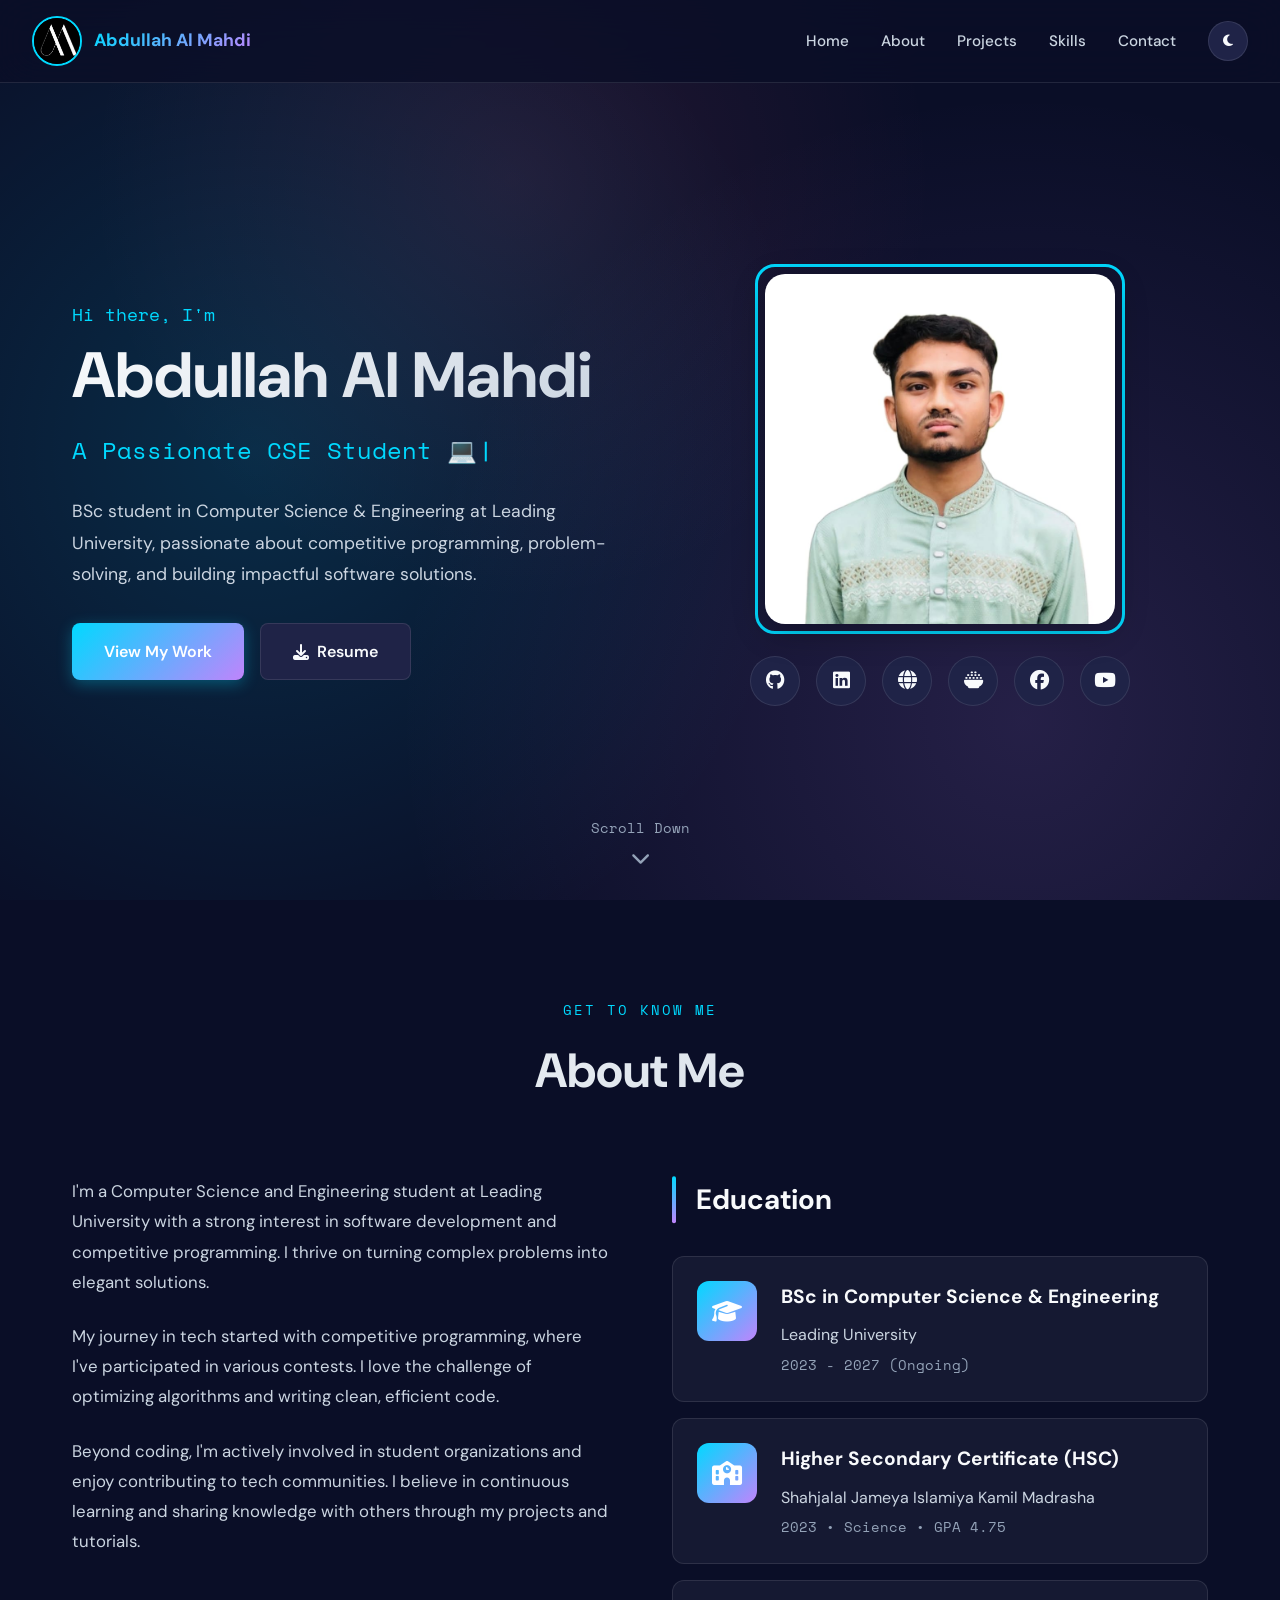
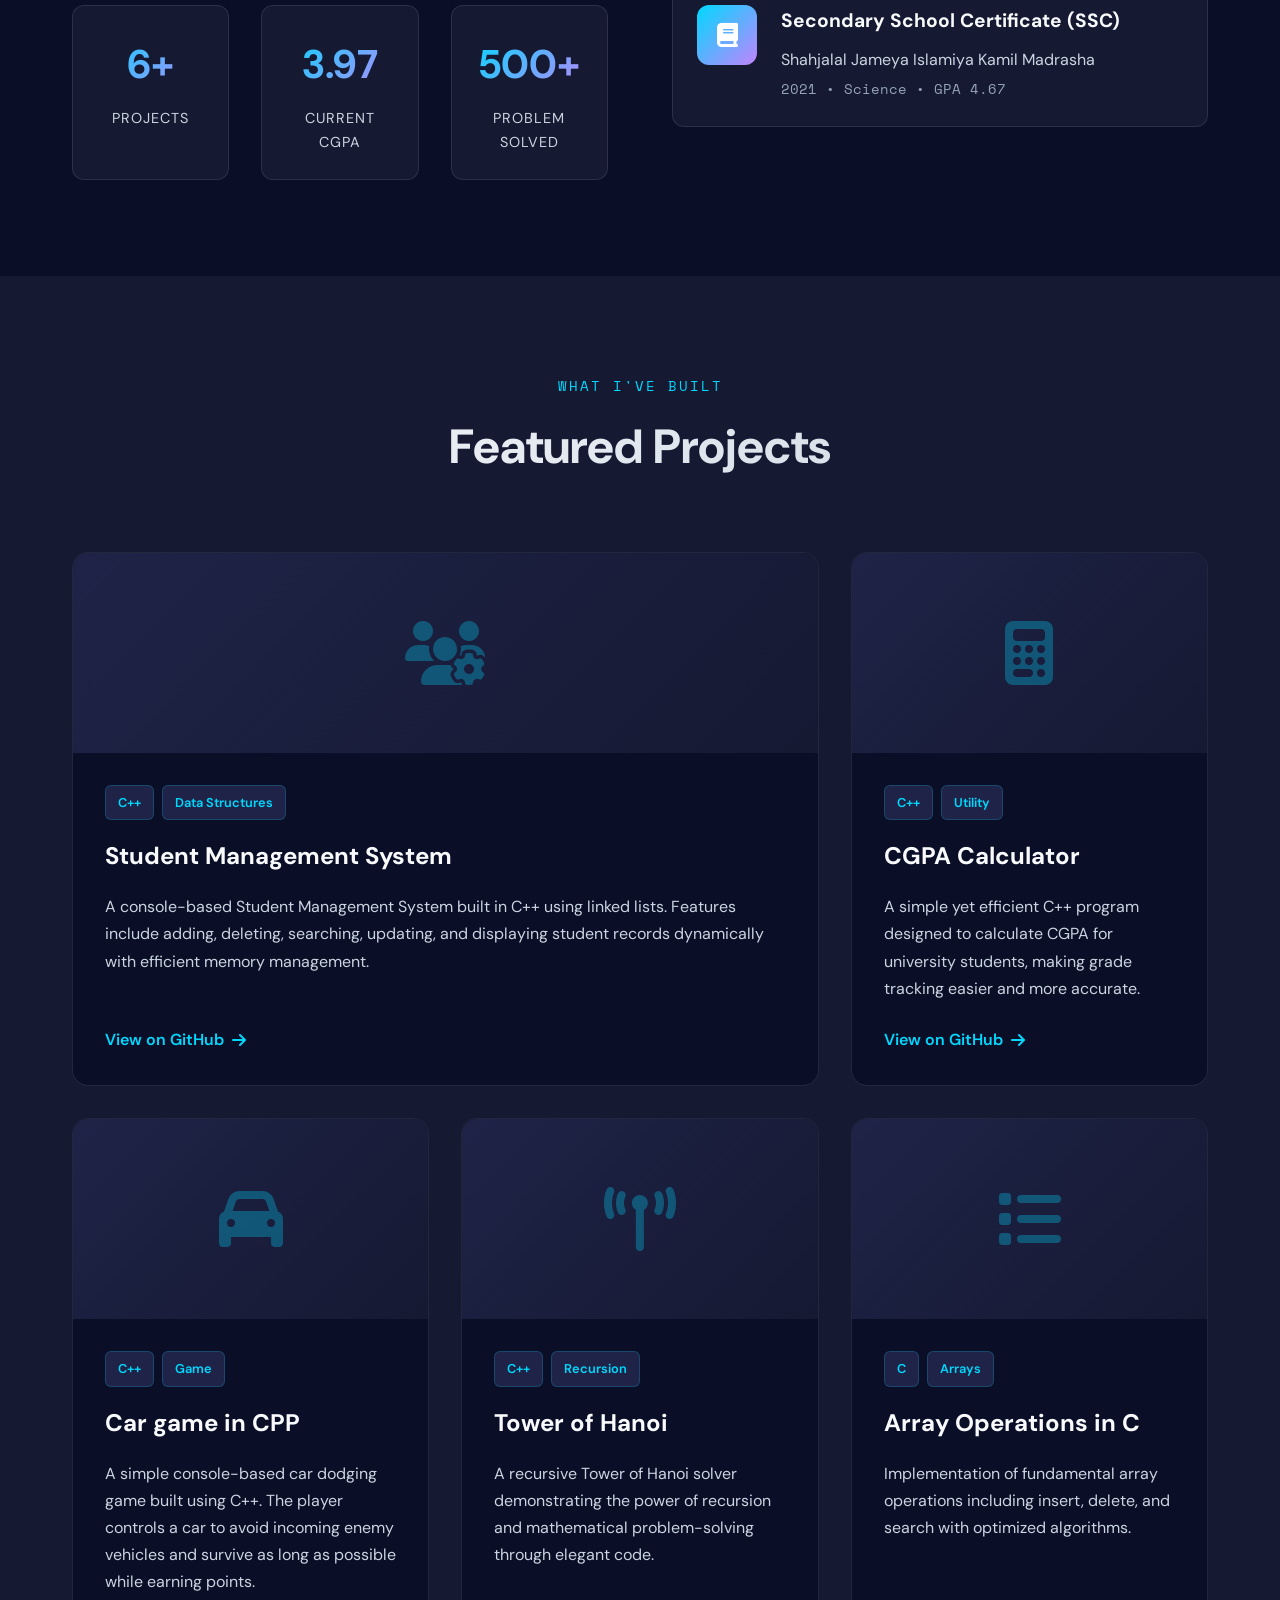
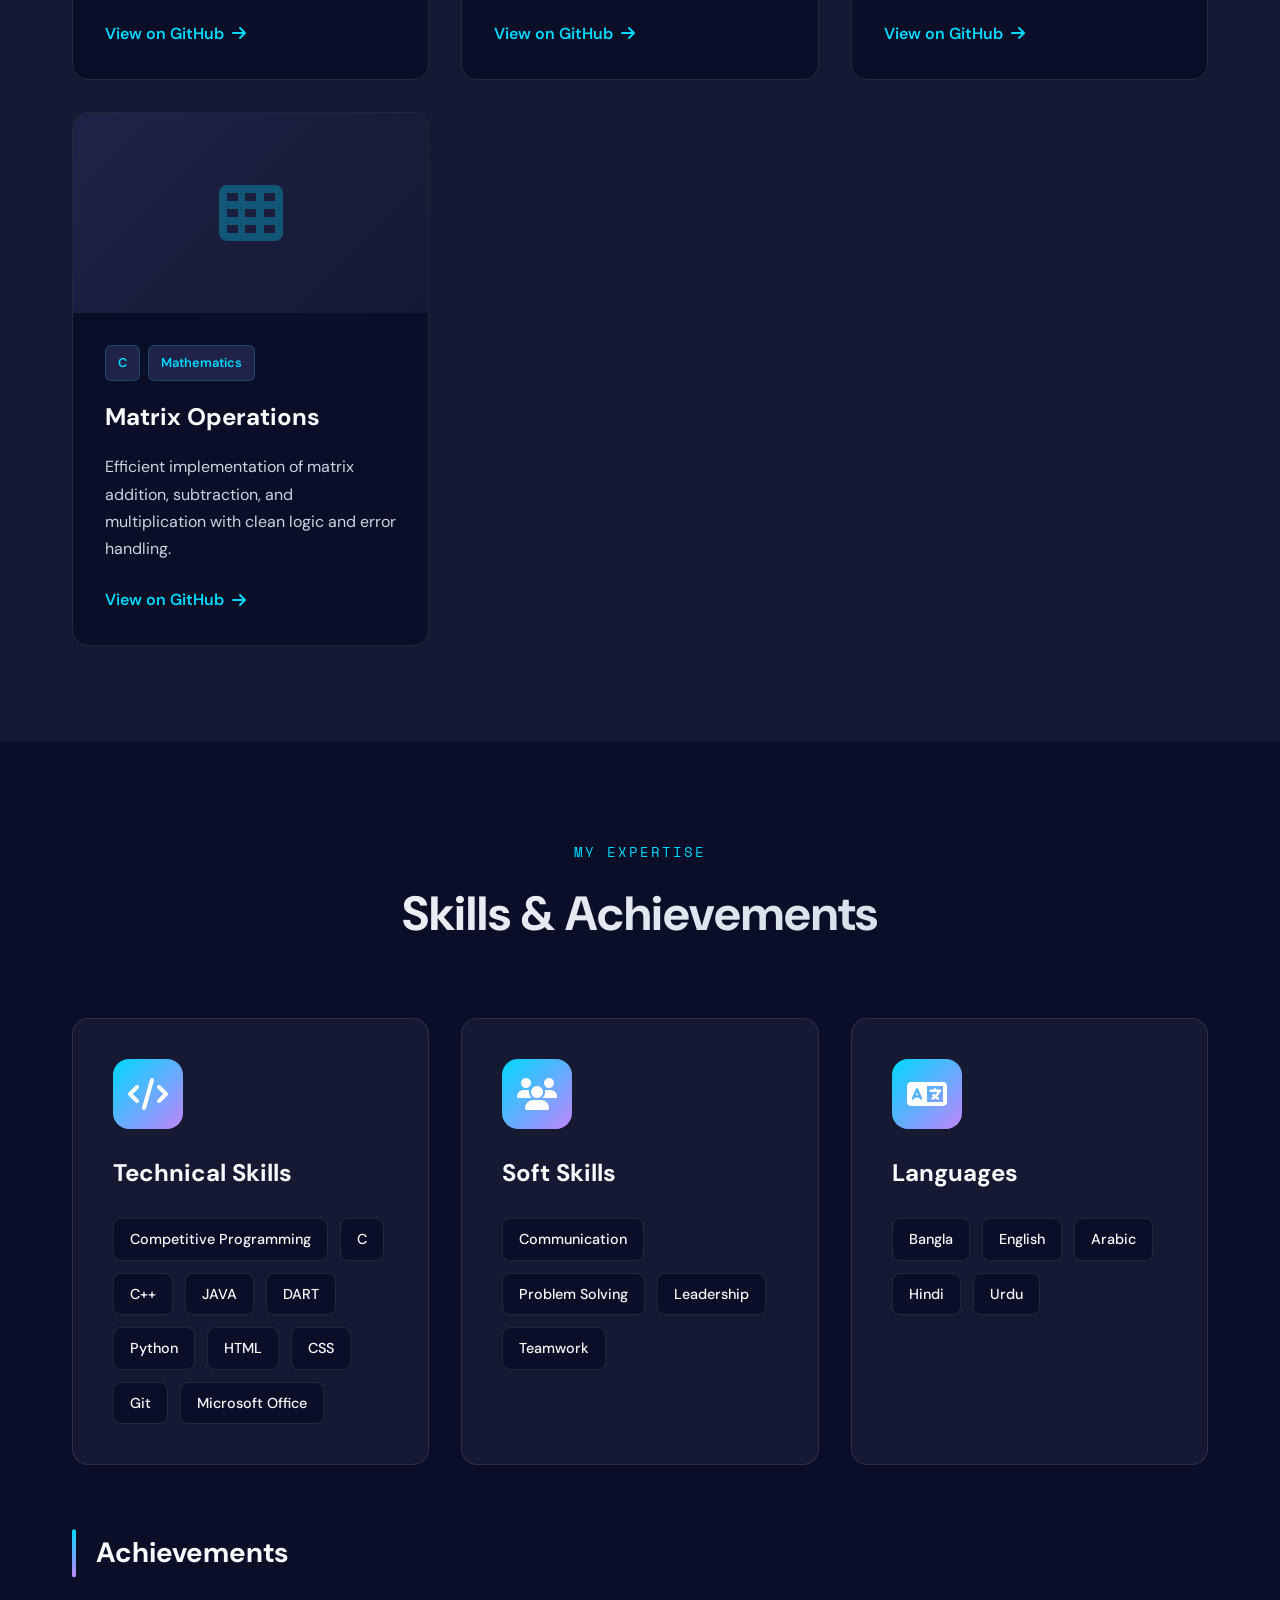
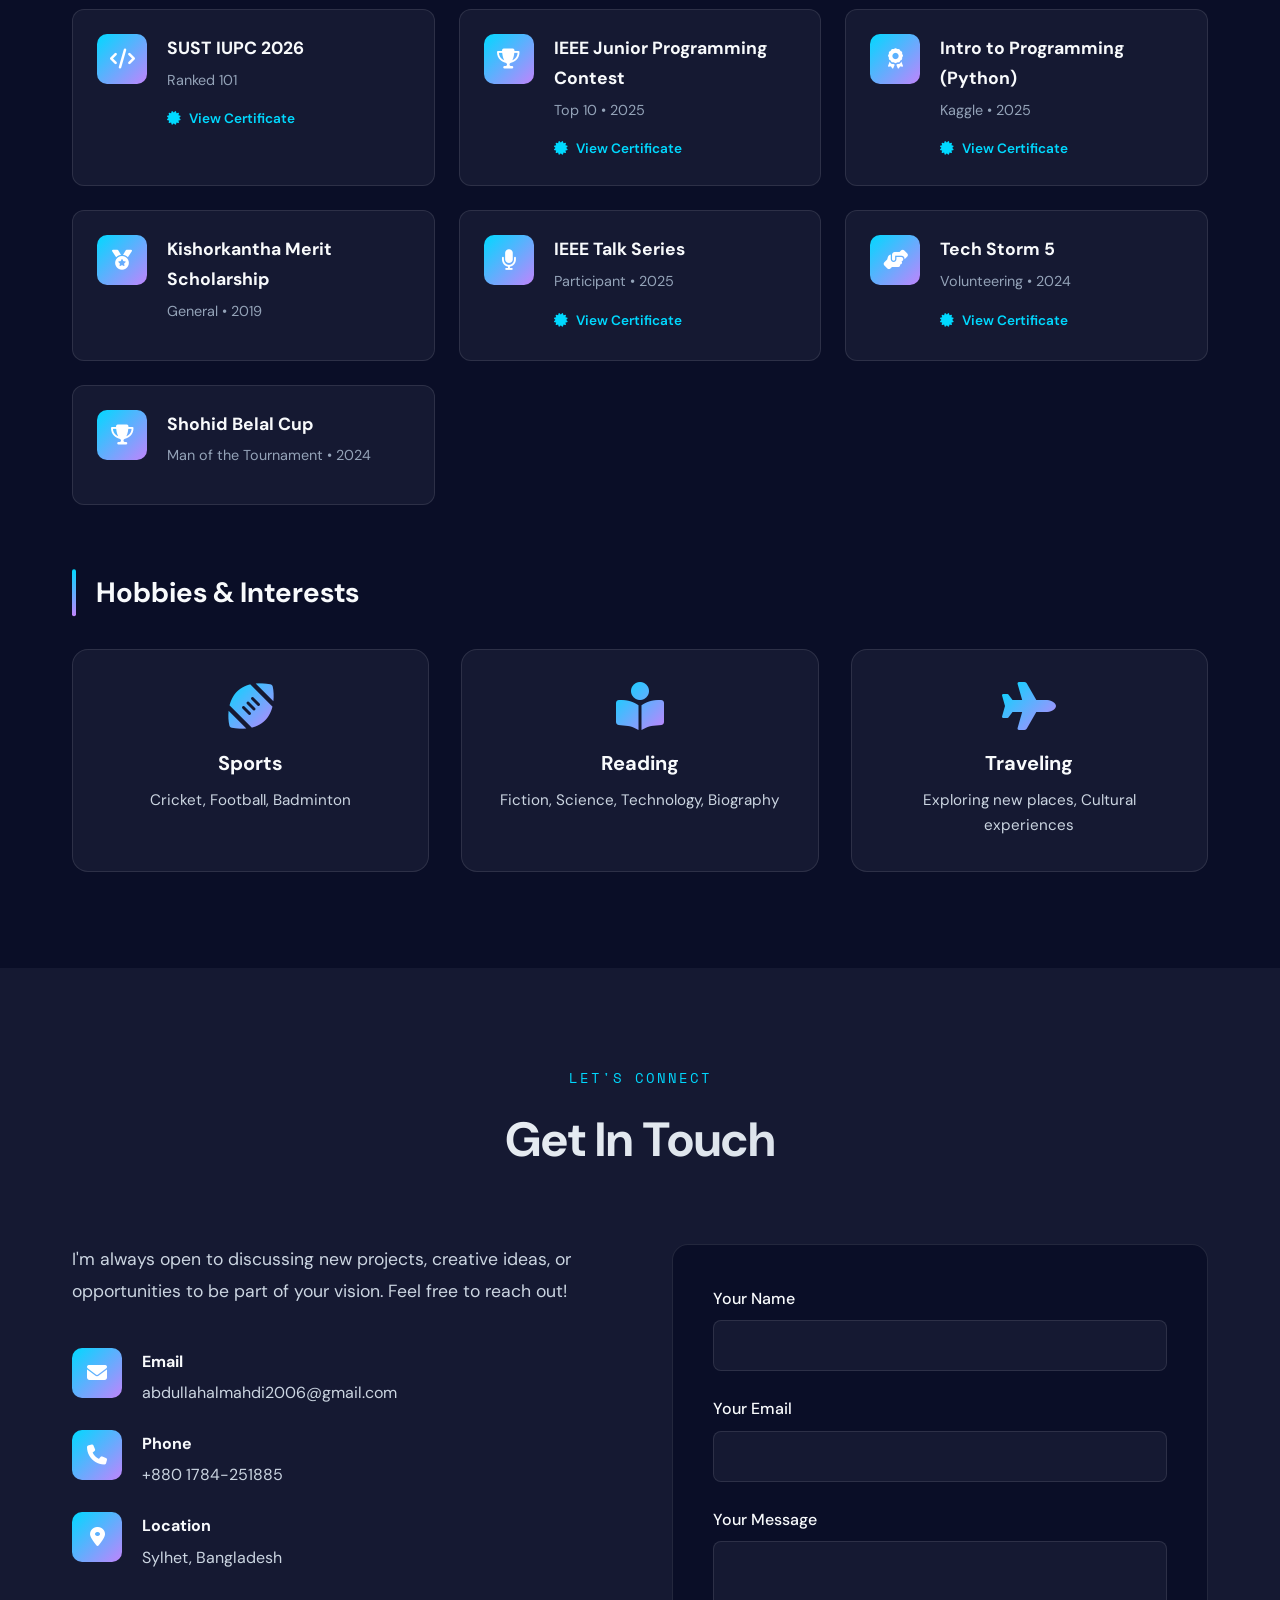
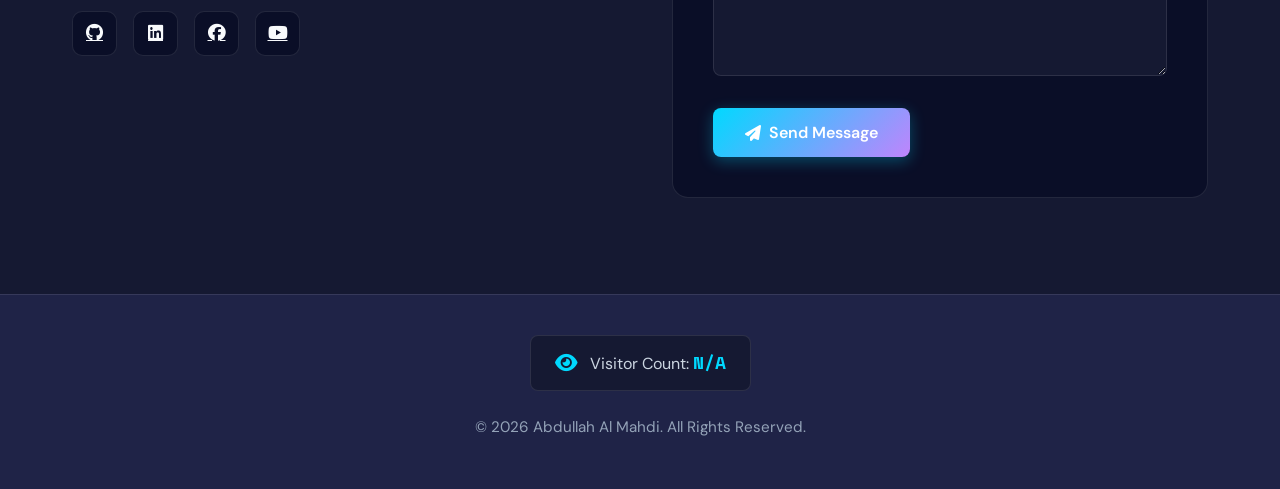
==== commit b2227e1f: "Updated website" ====
--- a/index.html
+++ b/index.html
@@ -106,24 +106,24 @@
       
       <div class="about-grid">
         <div class="about-content">
-          <p>I'm a passionate Computer Science and Engineering student at Leading University with a strong interest in software development and competitive programming. I thrive on turning complex problems into elegant solutions.</p>
+          <p>I'm a Computer Science and Engineering student at Leading University with a strong interest in software development and competitive programming. I thrive on turning complex problems into elegant solutions.</p>
           
-          <p>My journey in tech started with competitive programming, where I've participated in various contests including the IEEE Junior Programming Contest. I love the challenge of optimizing algorithms and writing clean, efficient code.</p>
+          <p>My journey in tech started with competitive programming, where I've participated in various contests. I love the challenge of optimizing algorithms and writing clean, efficient code.</p>
           
           <p>Beyond coding, I'm actively involved in student organizations and enjoy contributing to tech communities. I believe in continuous learning and sharing knowledge with others through my projects and tutorials.</p>
 
           <div class="about-stats">
             <div class="stat-item">
-              <span class="stat-number">5+</span>
+              <span class="stat-number">6+</span>
               <span class="stat-label">Projects</span>
             </div>
             <div class="stat-item">
-              <span class="stat-number">3.96</span>
+              <span class="stat-number">3.97</span>
               <span class="stat-label">Current CGPA</span>
             </div>
             <div class="stat-item">
-              <span class="stat-number">Top 10</span>
-              <span class="stat-label">IEEE Contest</span>
+              <span class="stat-number">500+</span>
+              <span class="stat-label">Problem Solved</span>
             </div>
           </div>
         </div>
@@ -217,6 +217,28 @@
           </div>
         </article>
 
+
+        <article class="project-card">
+          <div class="project-image">
+            <div class="project-overlay"></div>
+            <i class="fa-solid fa-car project-icon"></i>
+          </div>
+          <div class="project-content">
+            <div class="project-tags">
+              <span class="tag">C++</span>
+              <span class="tag">Game</span>
+            </div>
+            <h3 class="project-title">Car game in CPP</h3>
+            <p class="project-description">
+              A simple console-based car dodging game built using C++.
+The player controls a car to avoid incoming enemy vehicles and survive as long as possible while earning points.
+            </p>
+            <a href="https://github.com/abdmahdi56/Car-Game-in-cpp" target="_blank" class="project-link">
+              View on GitHub <i class="fas fa-arrow-right"></i>
+            </a>
+          </div>
+        </article>
+
         <article class="project-card">
           <div class="project-image">
             <div class="project-overlay"></div>
@@ -298,6 +320,8 @@
             <span class="skill-tag">Competitive Programming</span>
             <span class="skill-tag">C</span>
             <span class="skill-tag">C++</span>
+            <span class="skill-tag">JAVA</span>
+            <span class="skill-tag">DART</span>
             <span class="skill-tag">Python</span>
             <span class="skill-tag">HTML</span>
             <span class="skill-tag">CSS</span>
@@ -337,6 +361,20 @@
       <div class="achievements">
         <h3 class="subsection-title">Achievements</h3>
         <div class="achievements-grid">
+
+          <div class="achievement-card">
+            <div class="achievement-icon">
+              <i class="fa-solid fa-code"></i>
+            </div>
+            <div class="achievement-content">
+              <h4>SUST IUPC 2026</h4>
+              <p>Ranked 101</p>
+              <a href="" target="_blank" class="cert-link">
+                <i class="fas fa-certificate"></i> View Certificate
+              </a>
+            </div>
+          </div>
+
           <div class="achievement-card">
             <div class="achievement-icon">
               <i class="fas fa-trophy"></i>
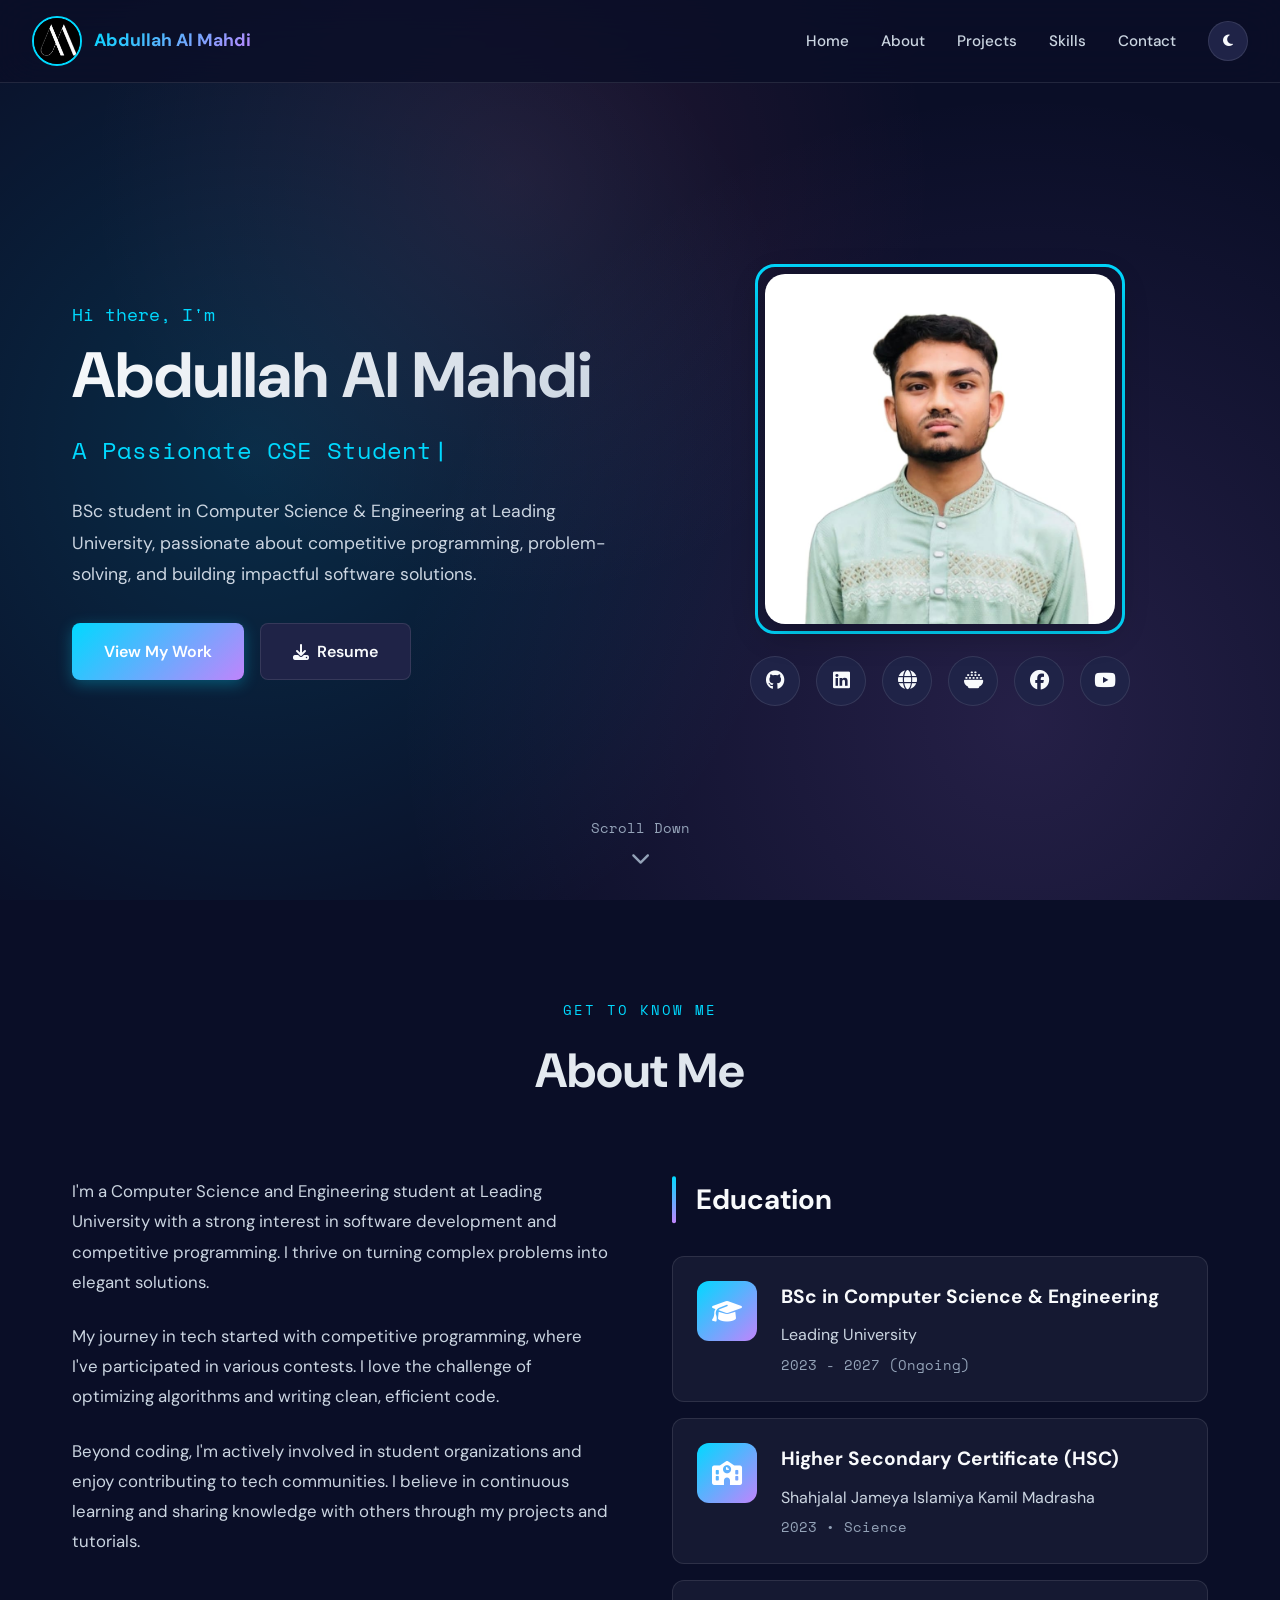
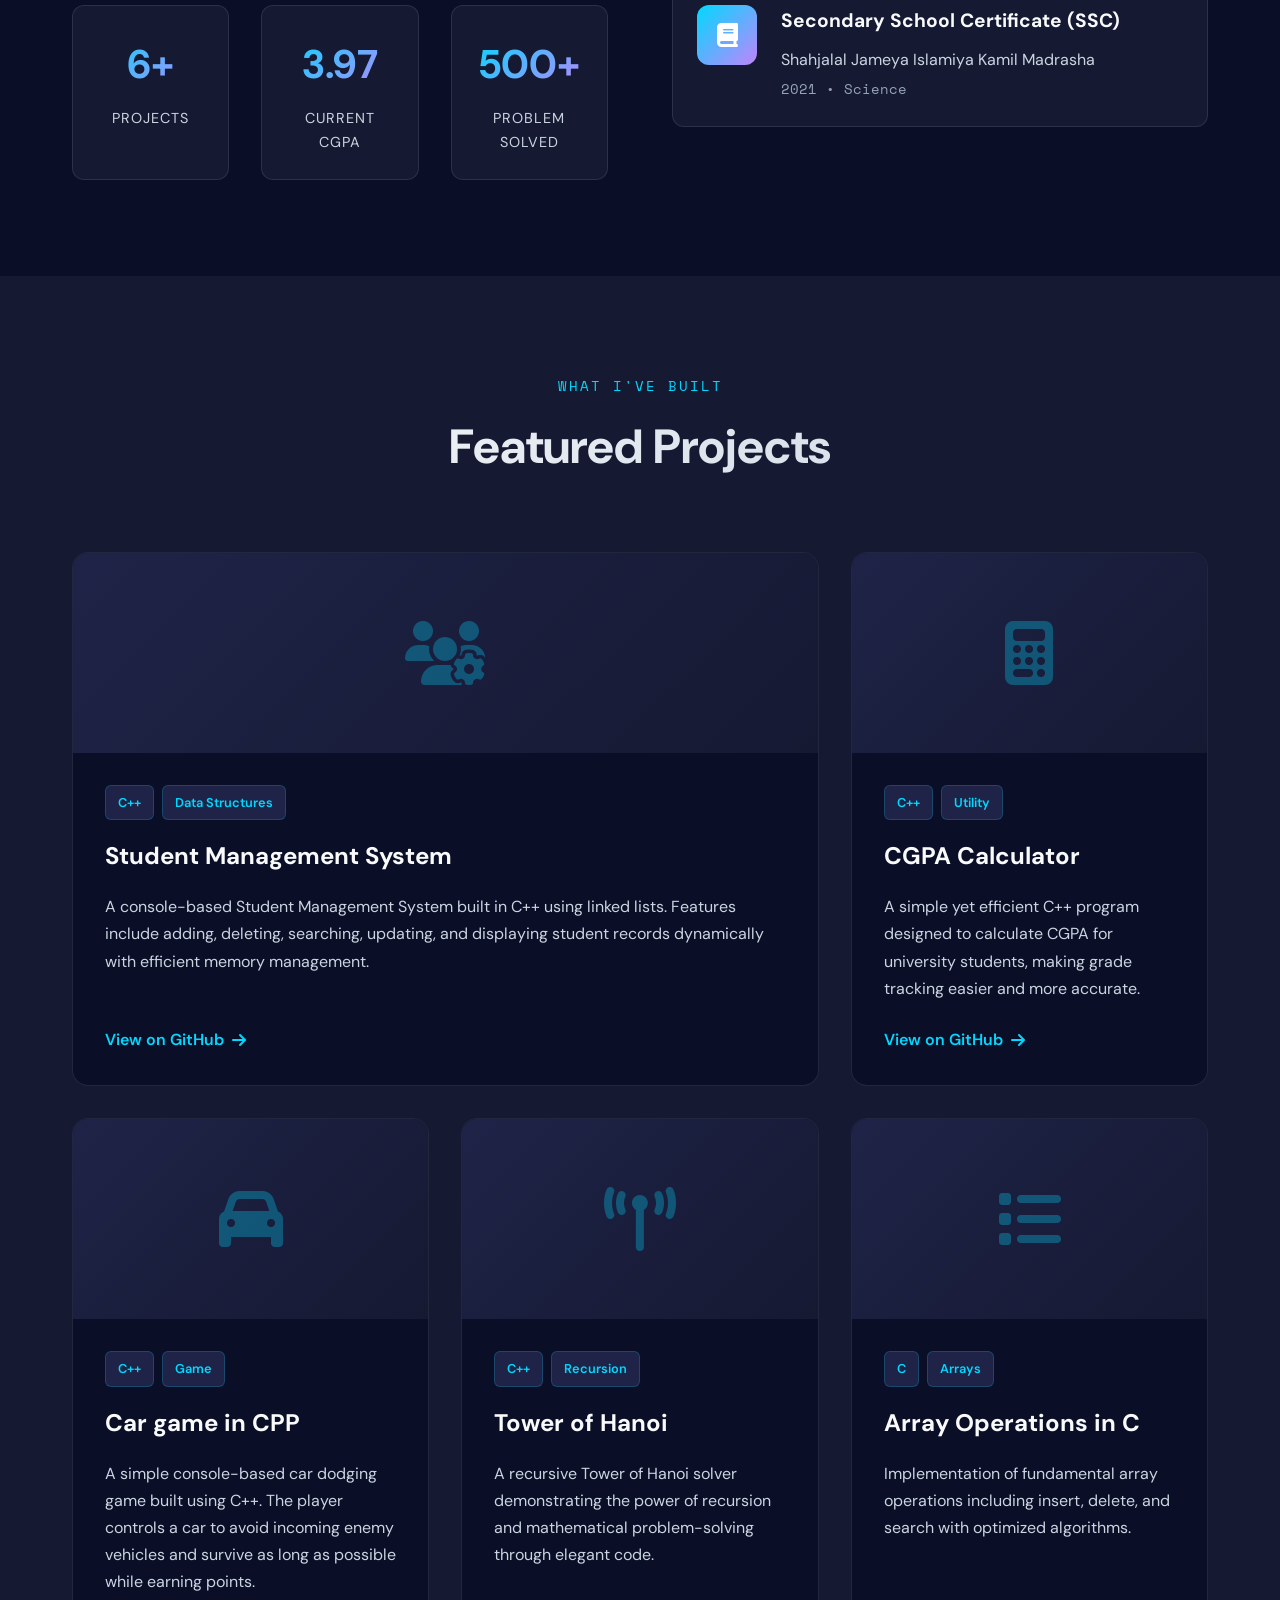
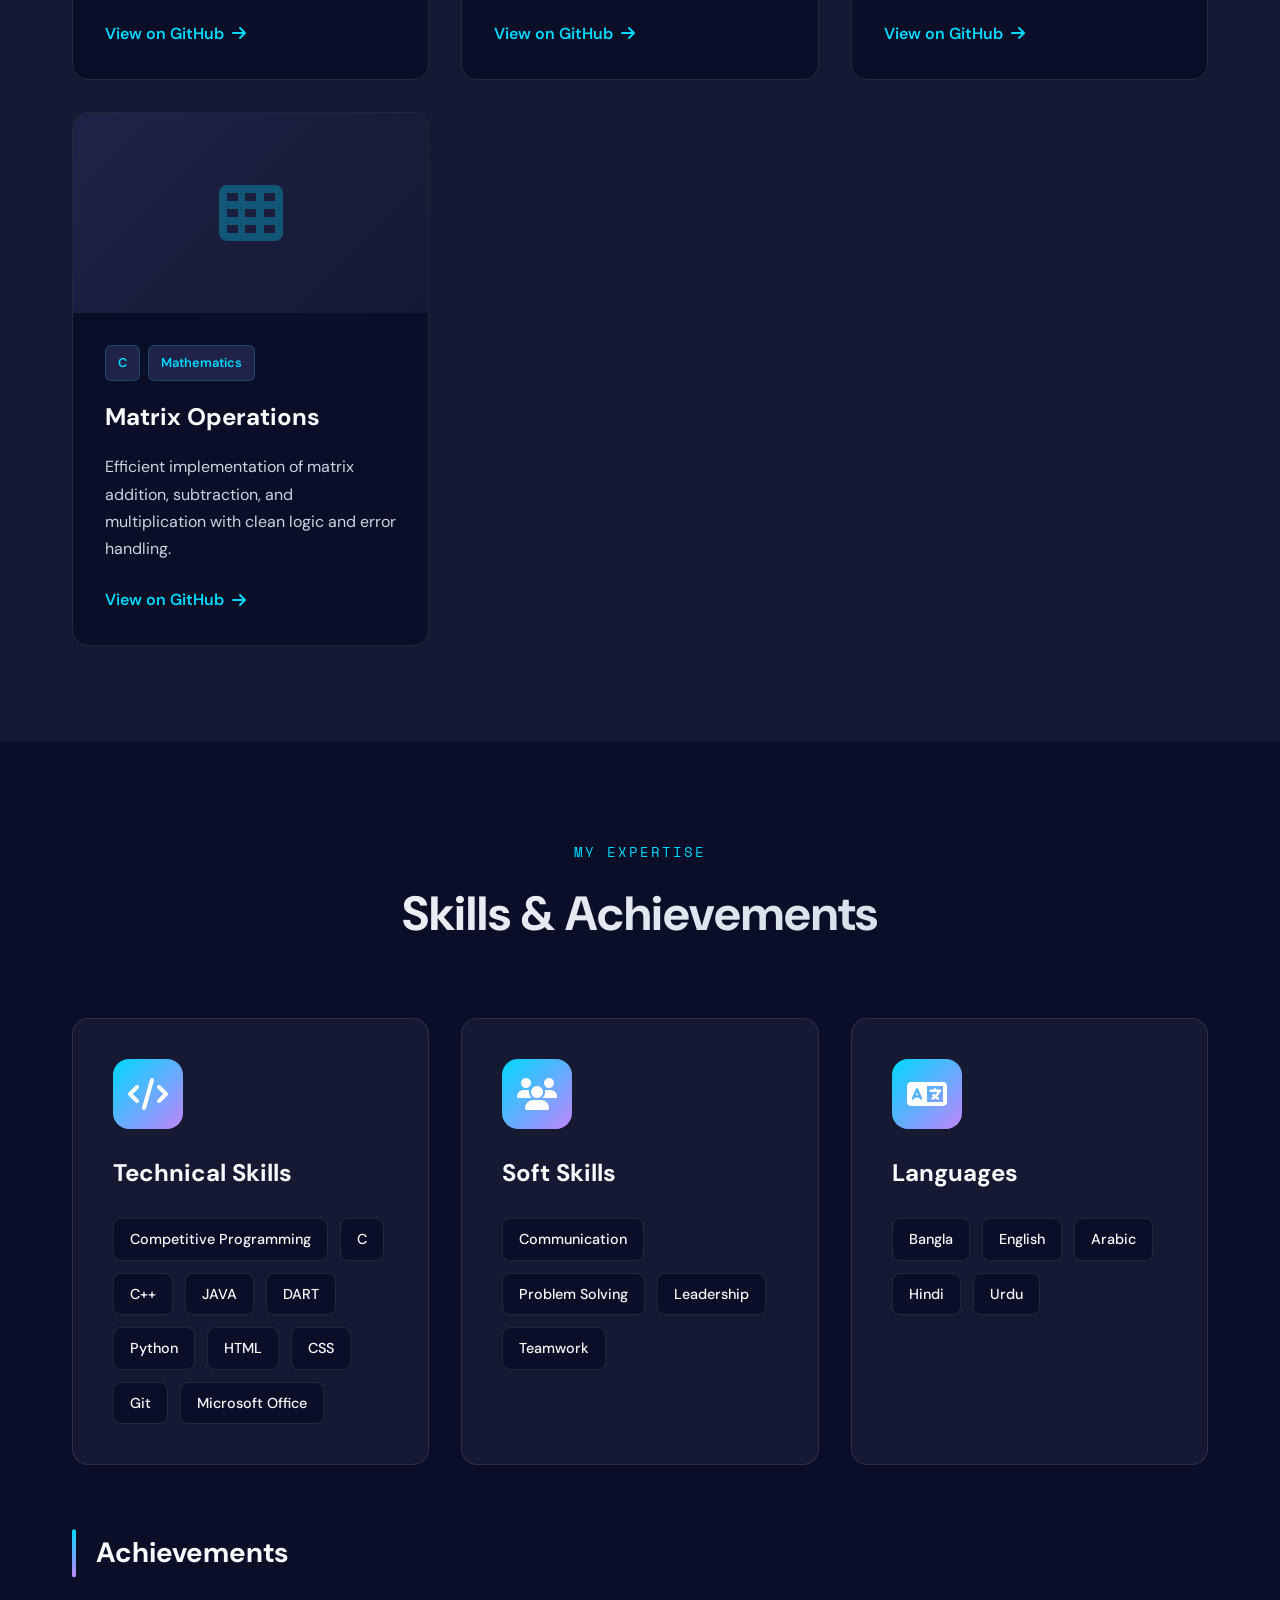
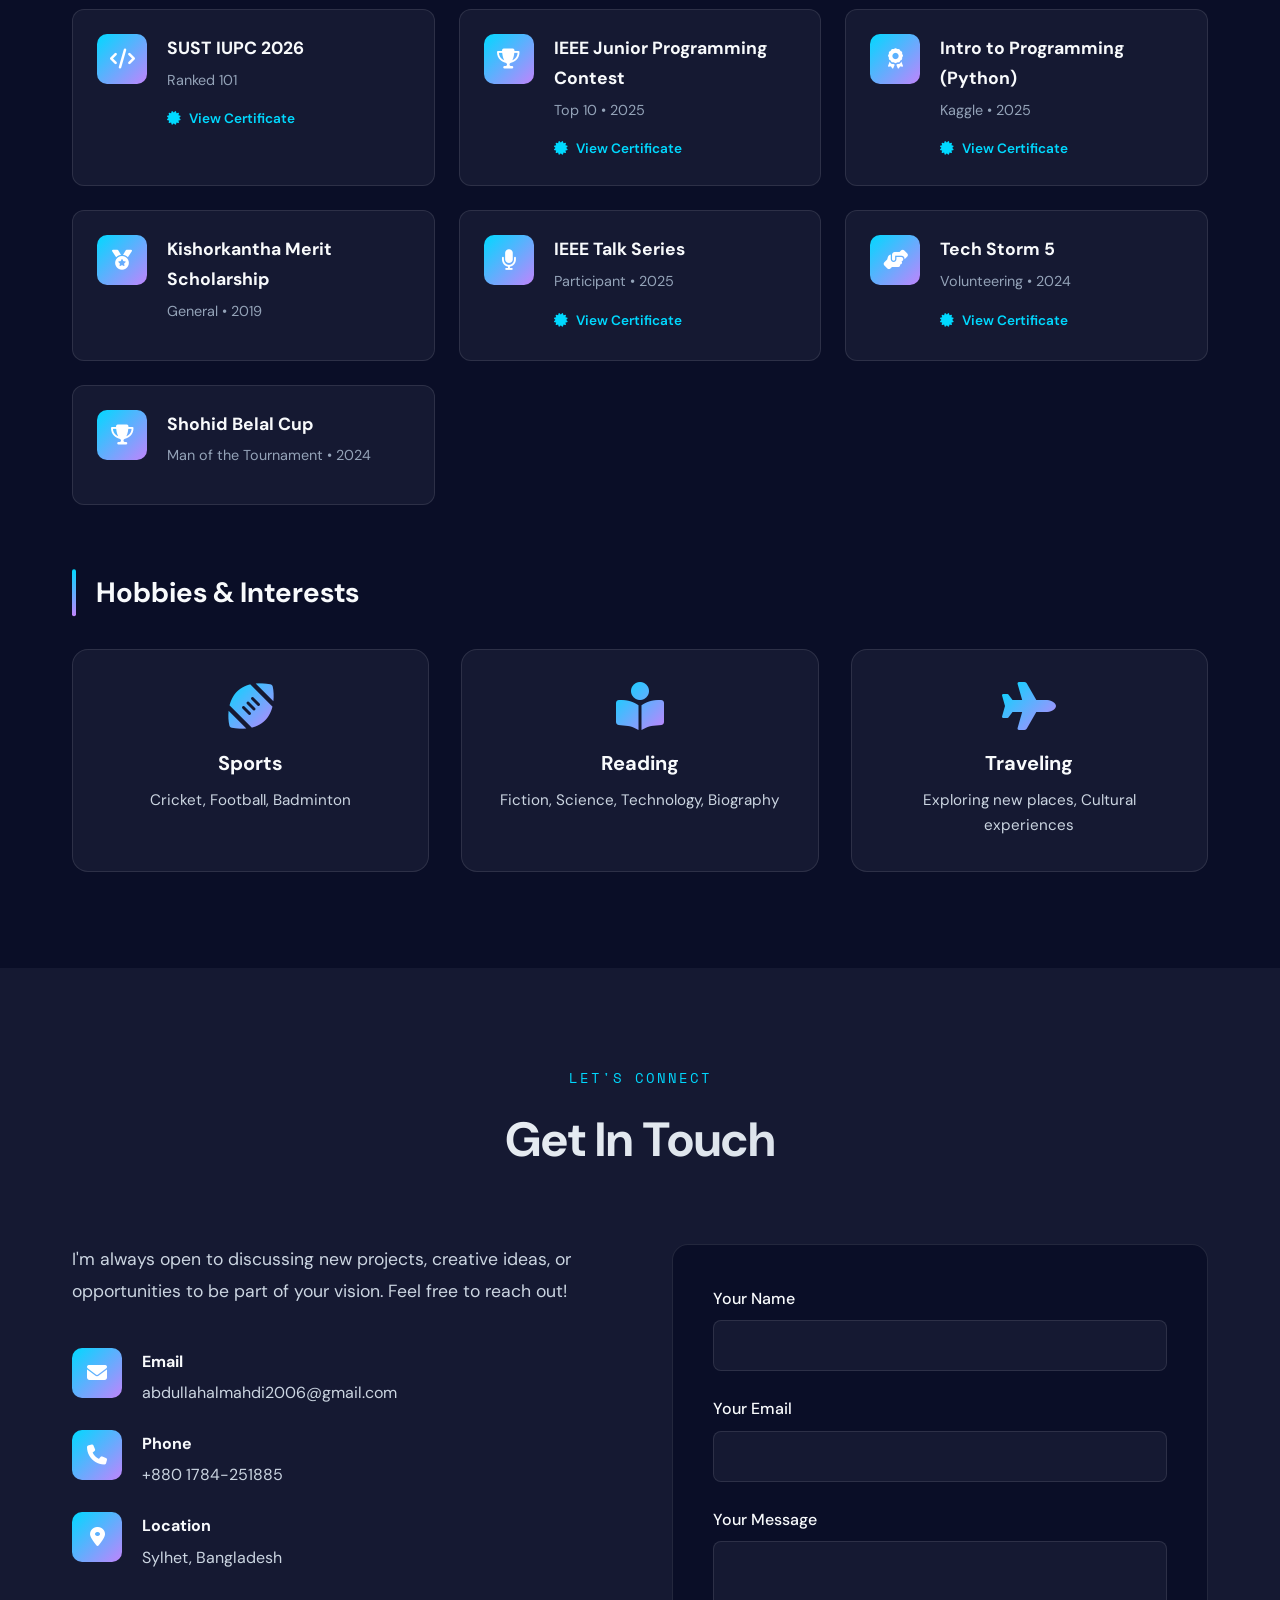
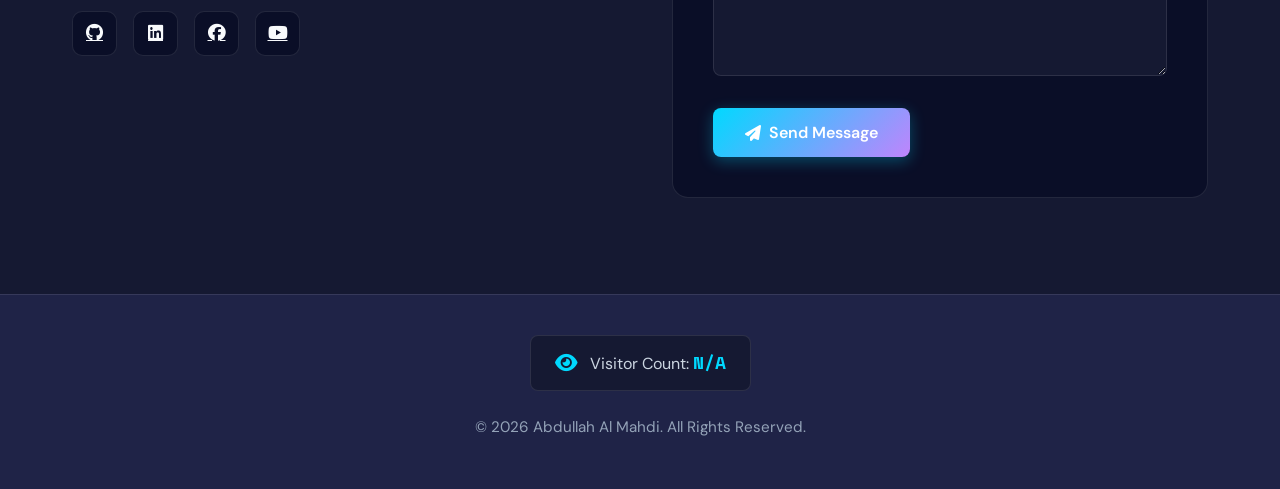
==== commit 2653b156: "Updated website" ====
--- a/index.html
+++ b/index.html
@@ -149,7 +149,7 @@
             <div class="edu-content">
               <h4>Higher Secondary Certificate (HSC)</h4>
               <p class="edu-institution">Shahjalal Jameya Islamiya Kamil Madrasha</p>
-              <p class="edu-year">2023 • Science • GPA 4.75</p>
+              <p class="edu-year">2023 • Science </p>
             </div>
           </div>
 
@@ -160,7 +160,7 @@
             <div class="edu-content">
               <h4>Secondary School Certificate (SSC)</h4>
               <p class="edu-institution">Shahjalal Jameya Islamiya Kamil Madrasha</p>
-              <p class="edu-year">2021 • Science • GPA 4.67</p>
+              <p class="edu-year">2021 • Science </p>
             </div>
           </div>
         </div>
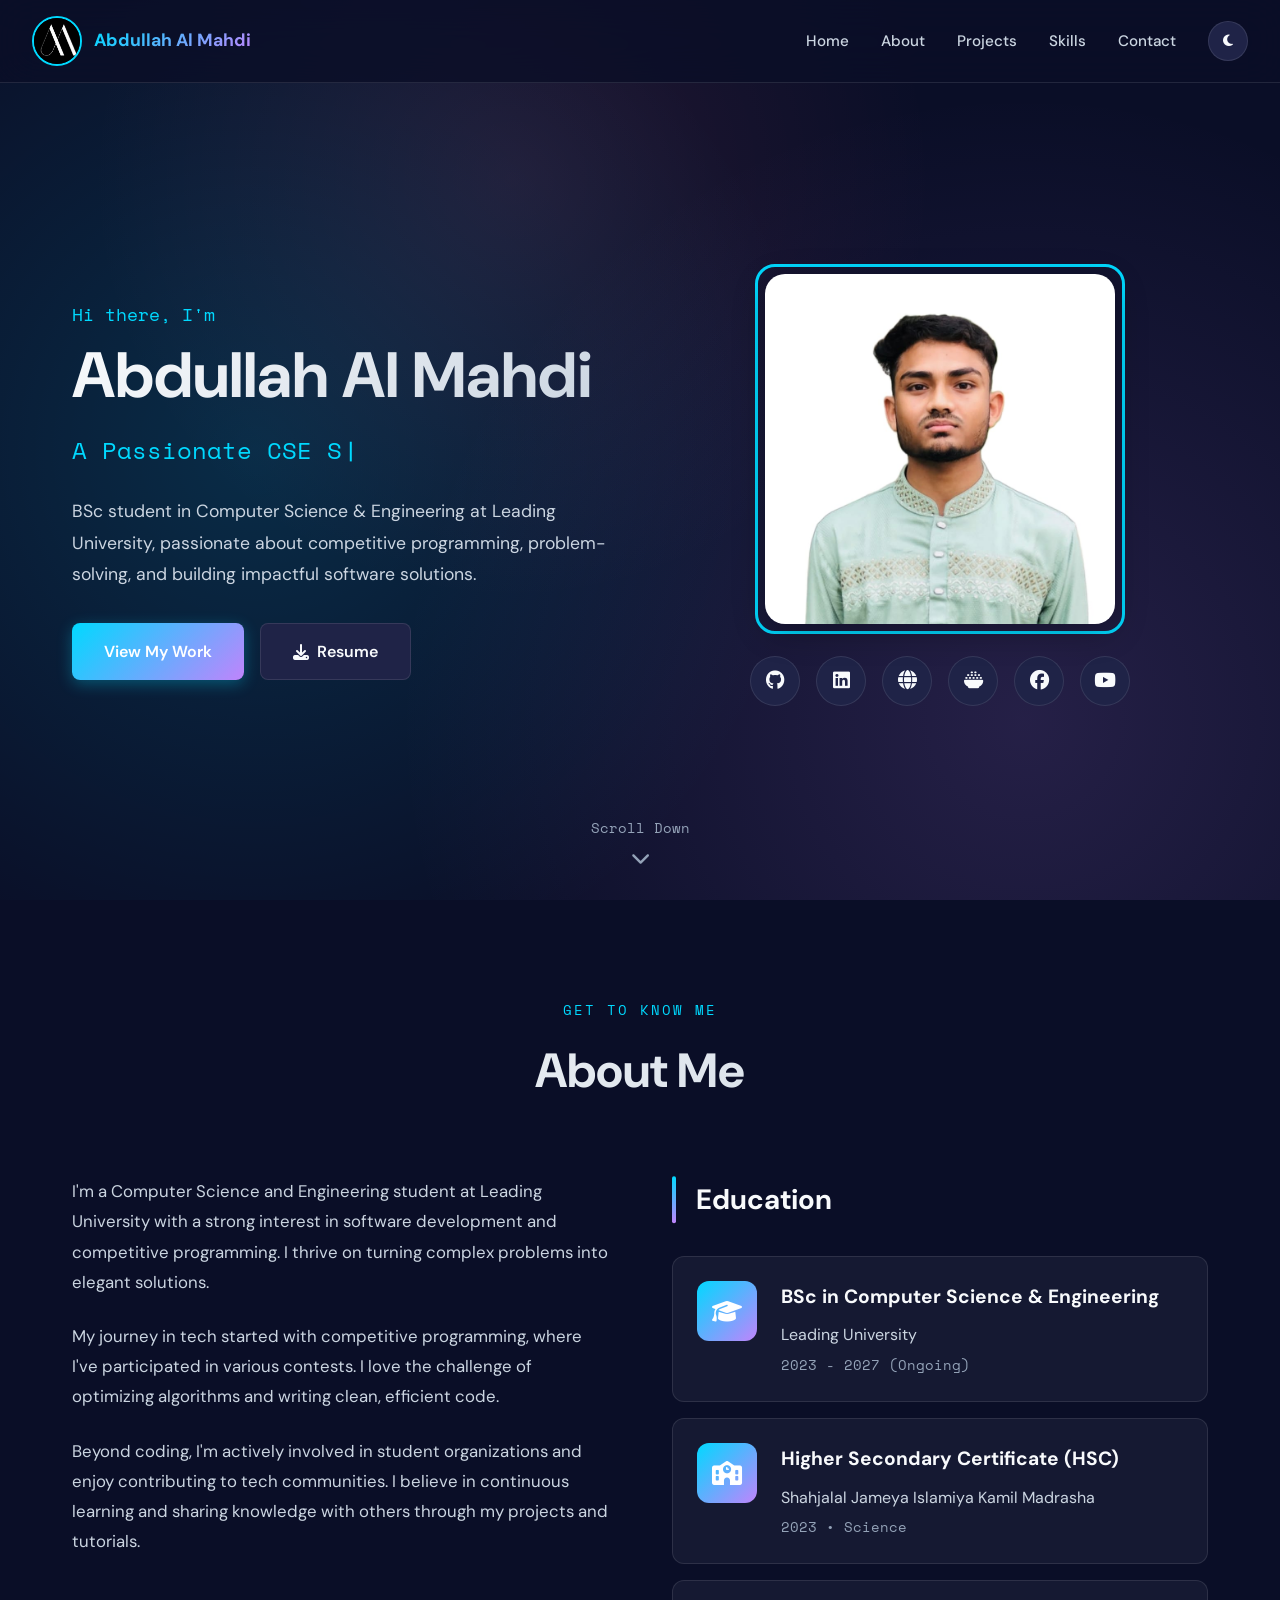
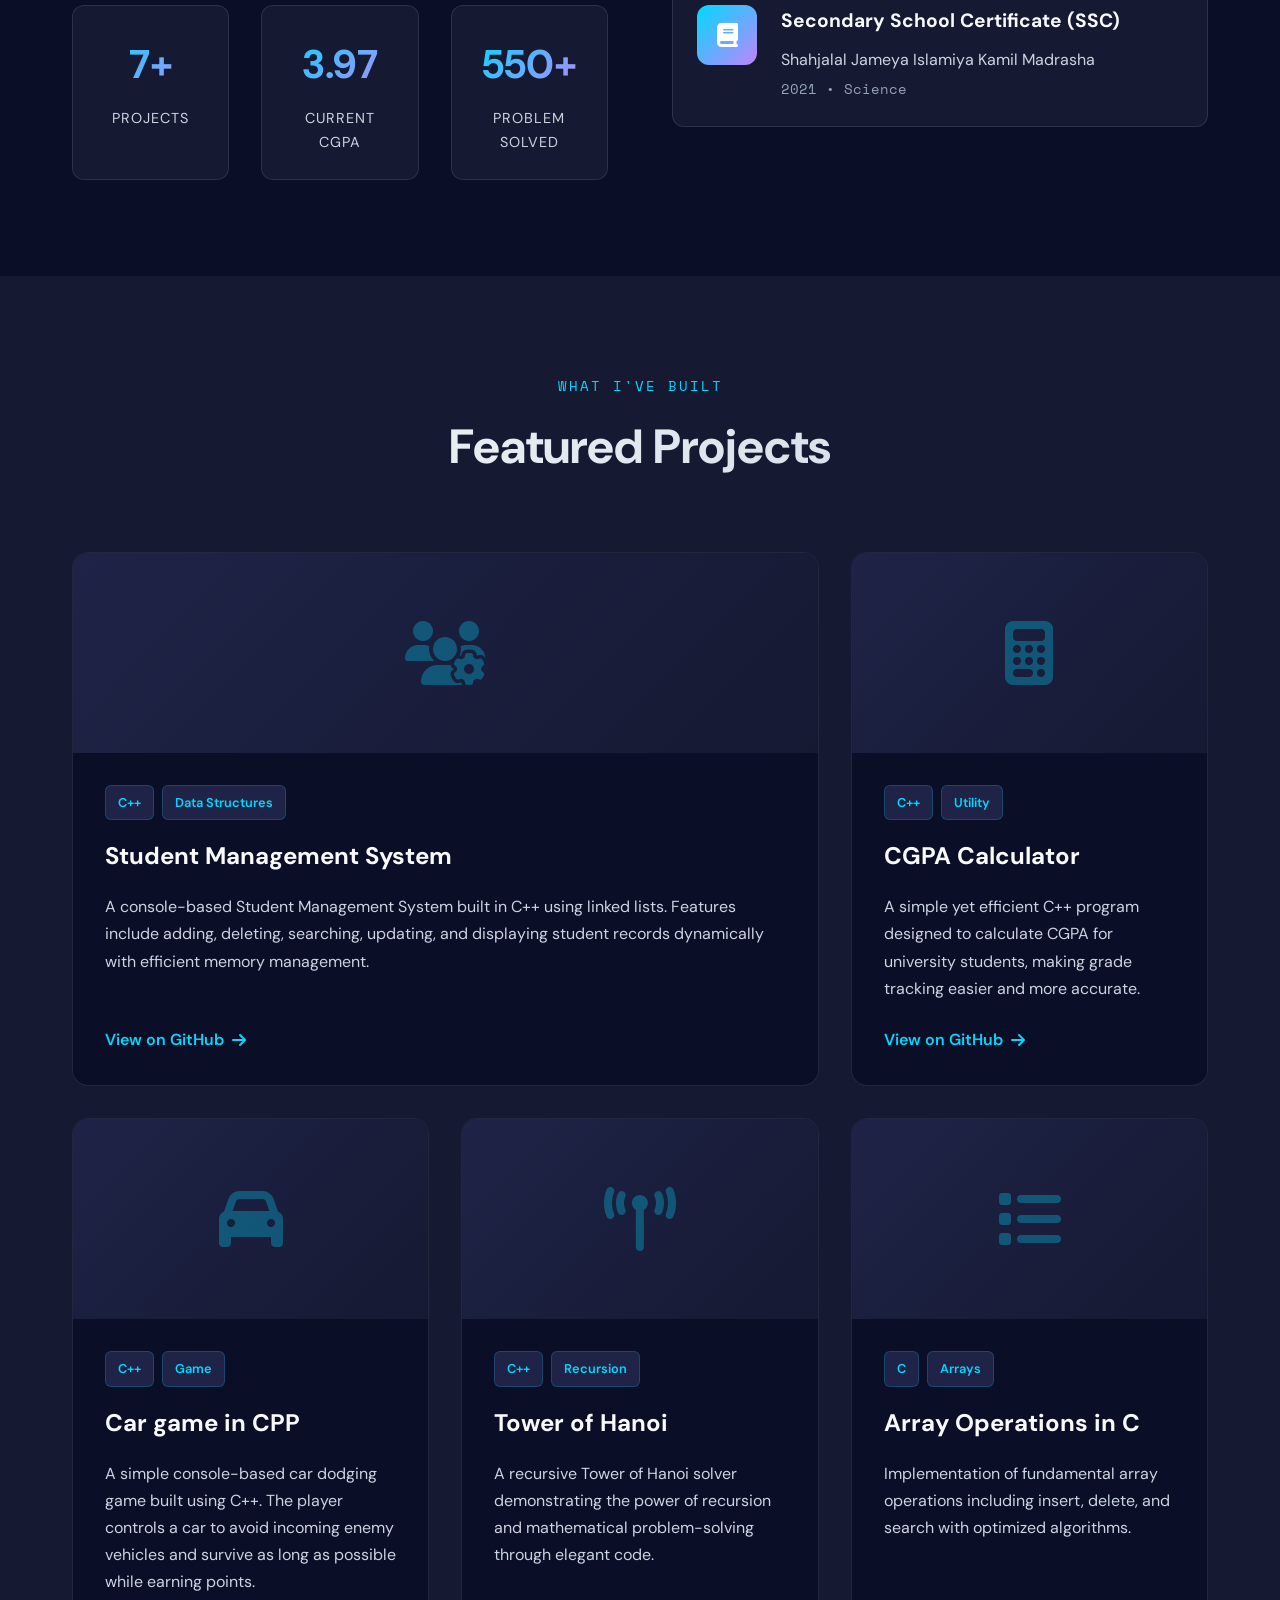
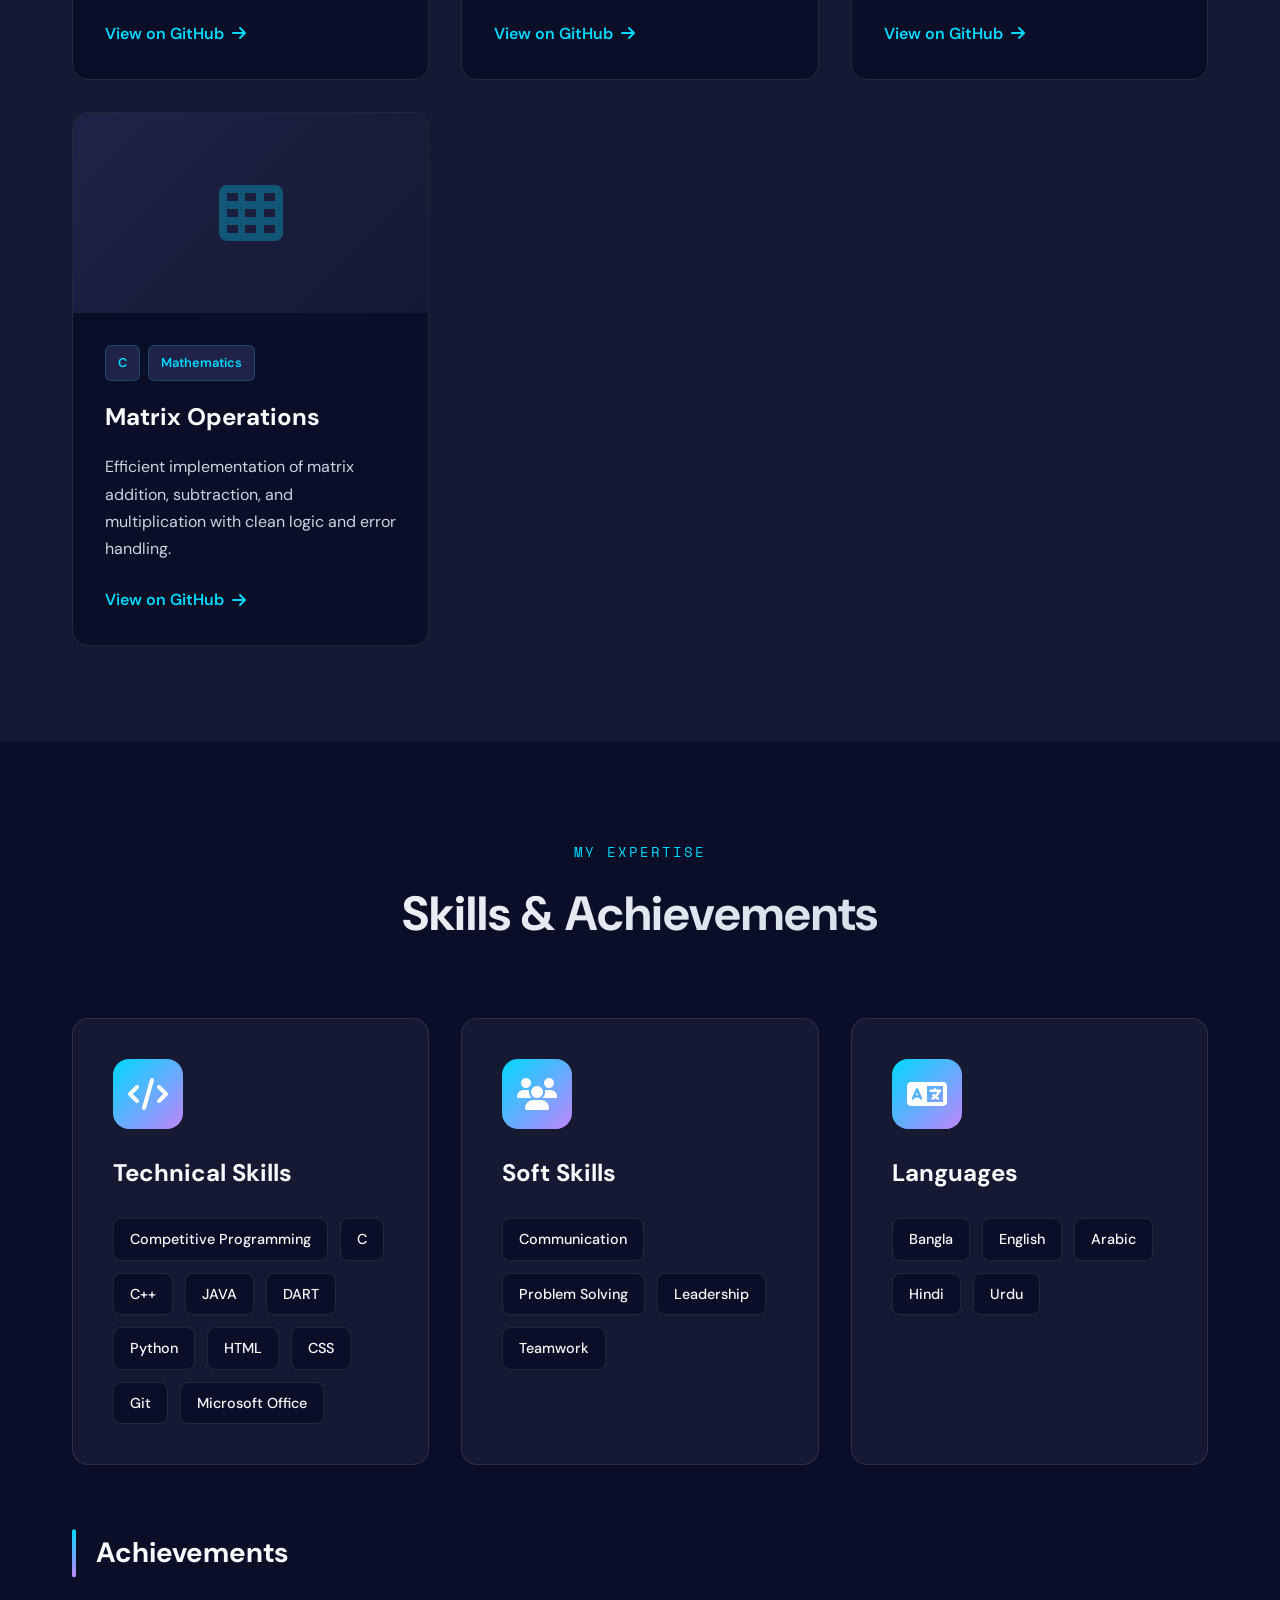
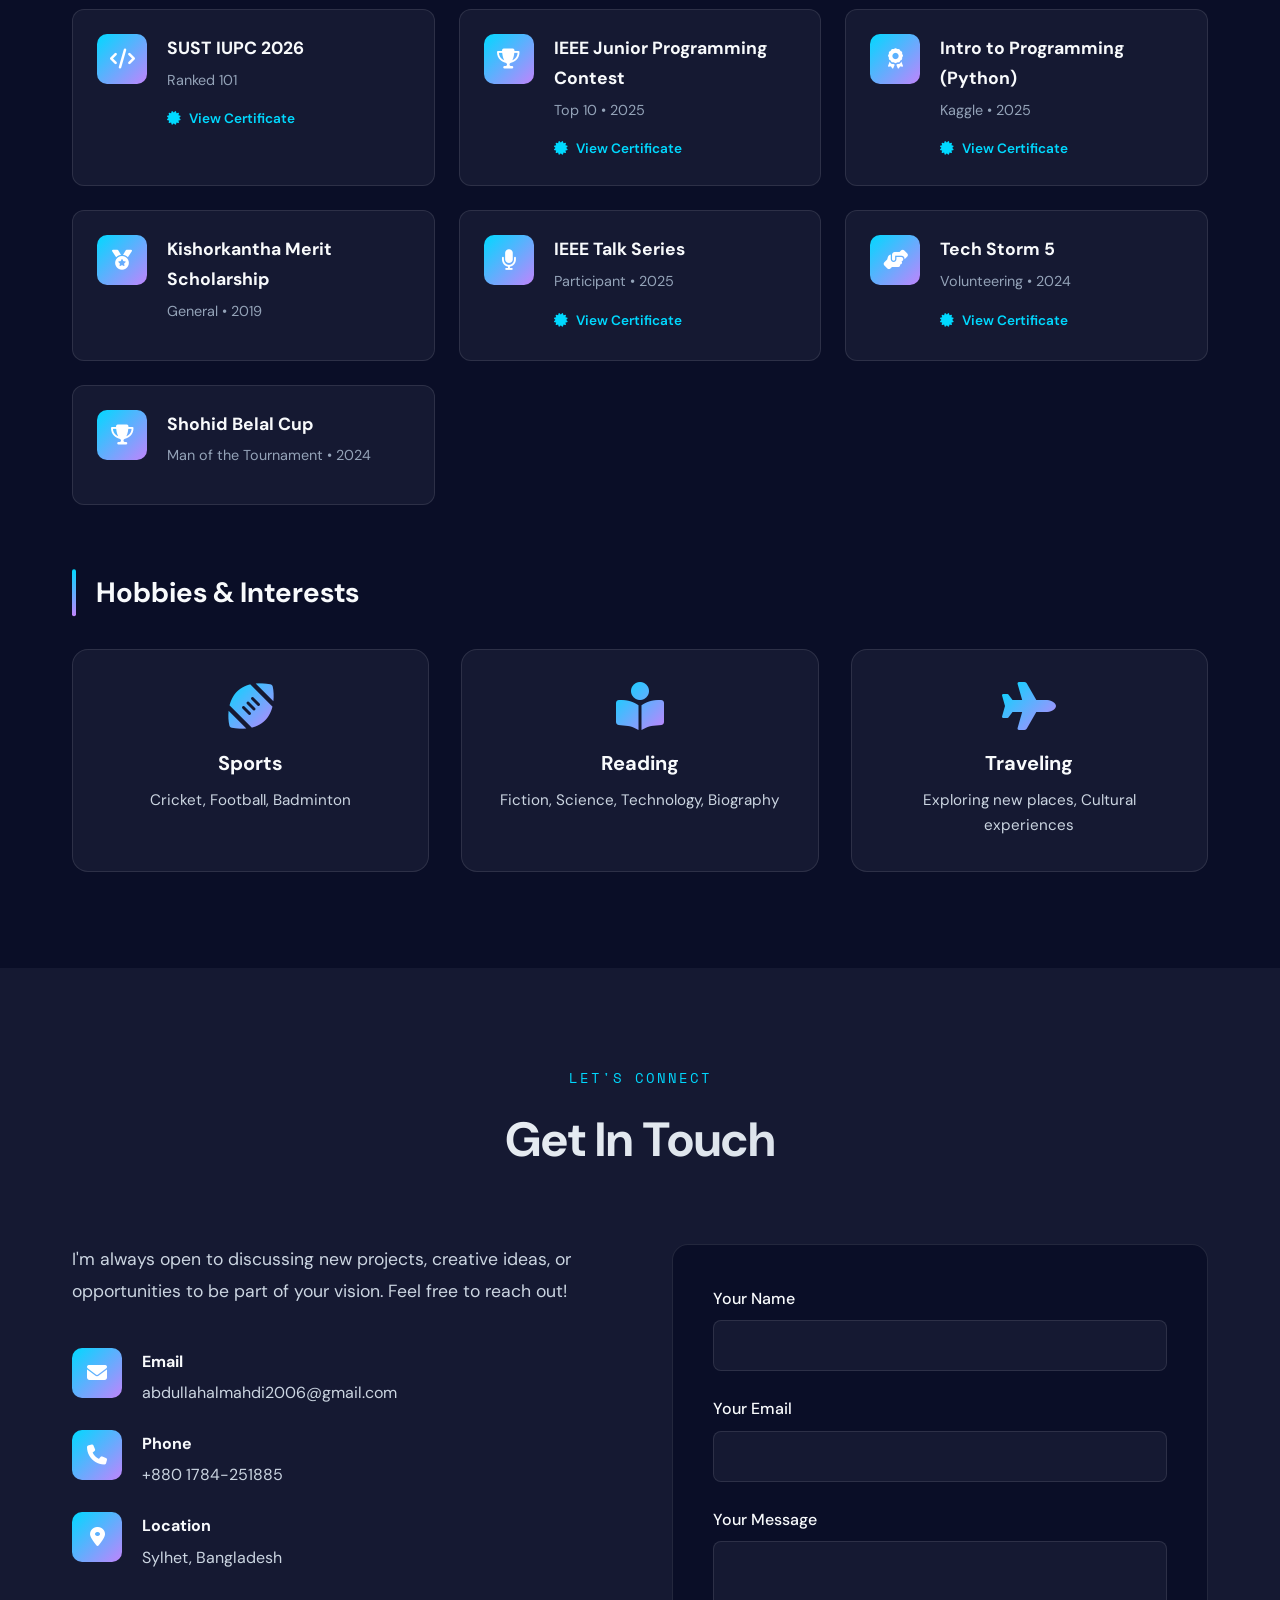
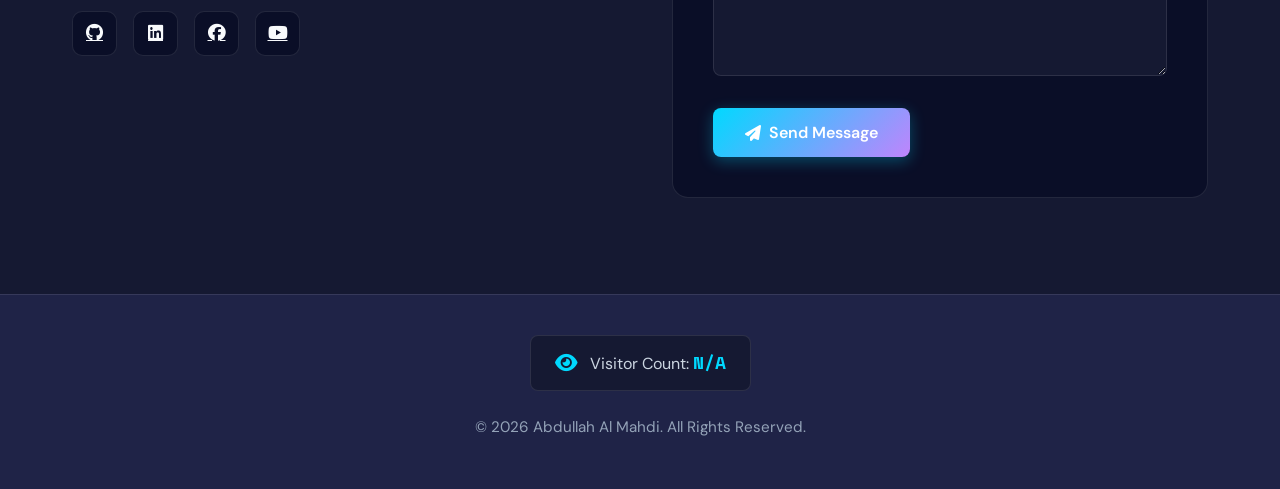
==== commit 639ad2d9: "Updated website" ====
--- a/index.html
+++ b/index.html
@@ -114,7 +114,7 @@
 
           <div class="about-stats">
             <div class="stat-item">
-              <span class="stat-number">6+</span>
+              <span class="stat-number">7+</span>
               <span class="stat-label">Projects</span>
             </div>
             <div class="stat-item">
@@ -122,7 +122,7 @@
               <span class="stat-label">Current CGPA</span>
             </div>
             <div class="stat-item">
-              <span class="stat-number">500+</span>
+              <span class="stat-number">550+</span>
               <span class="stat-label">Problem Solved</span>
             </div>
           </div>
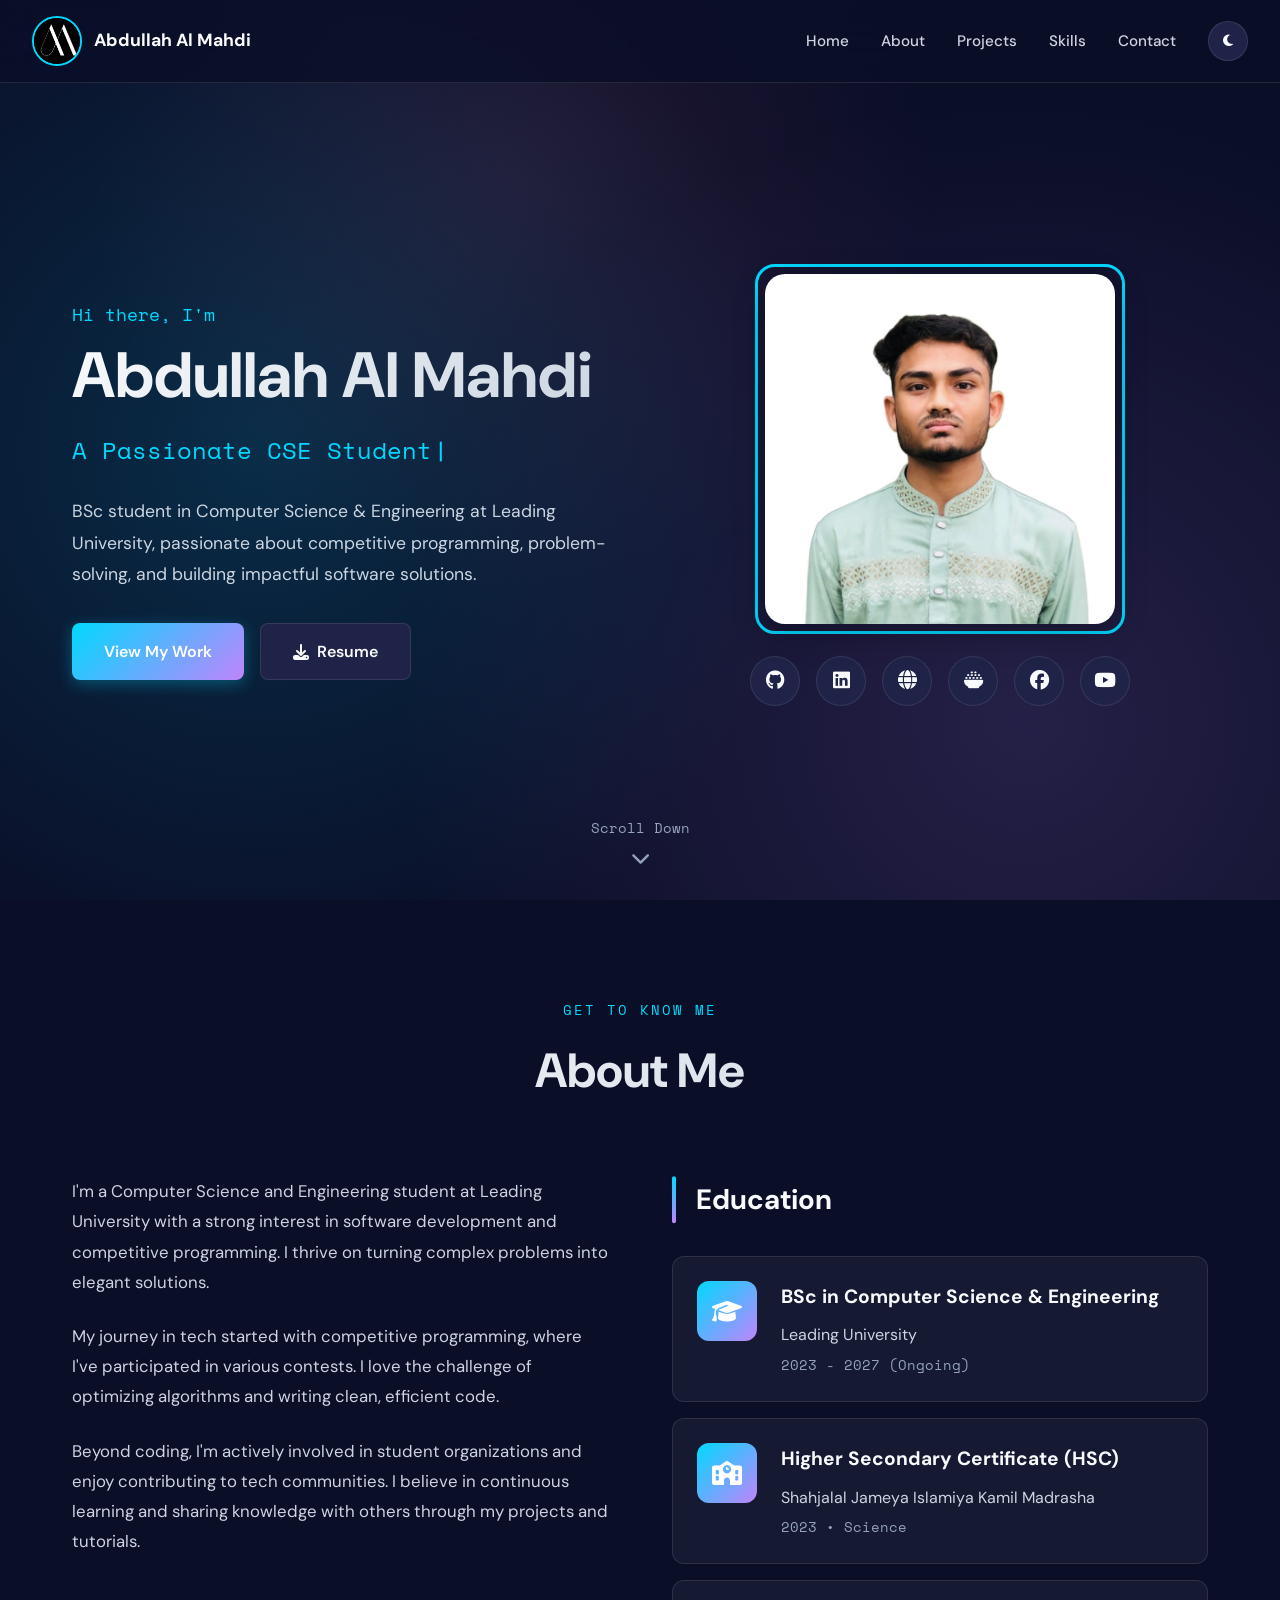
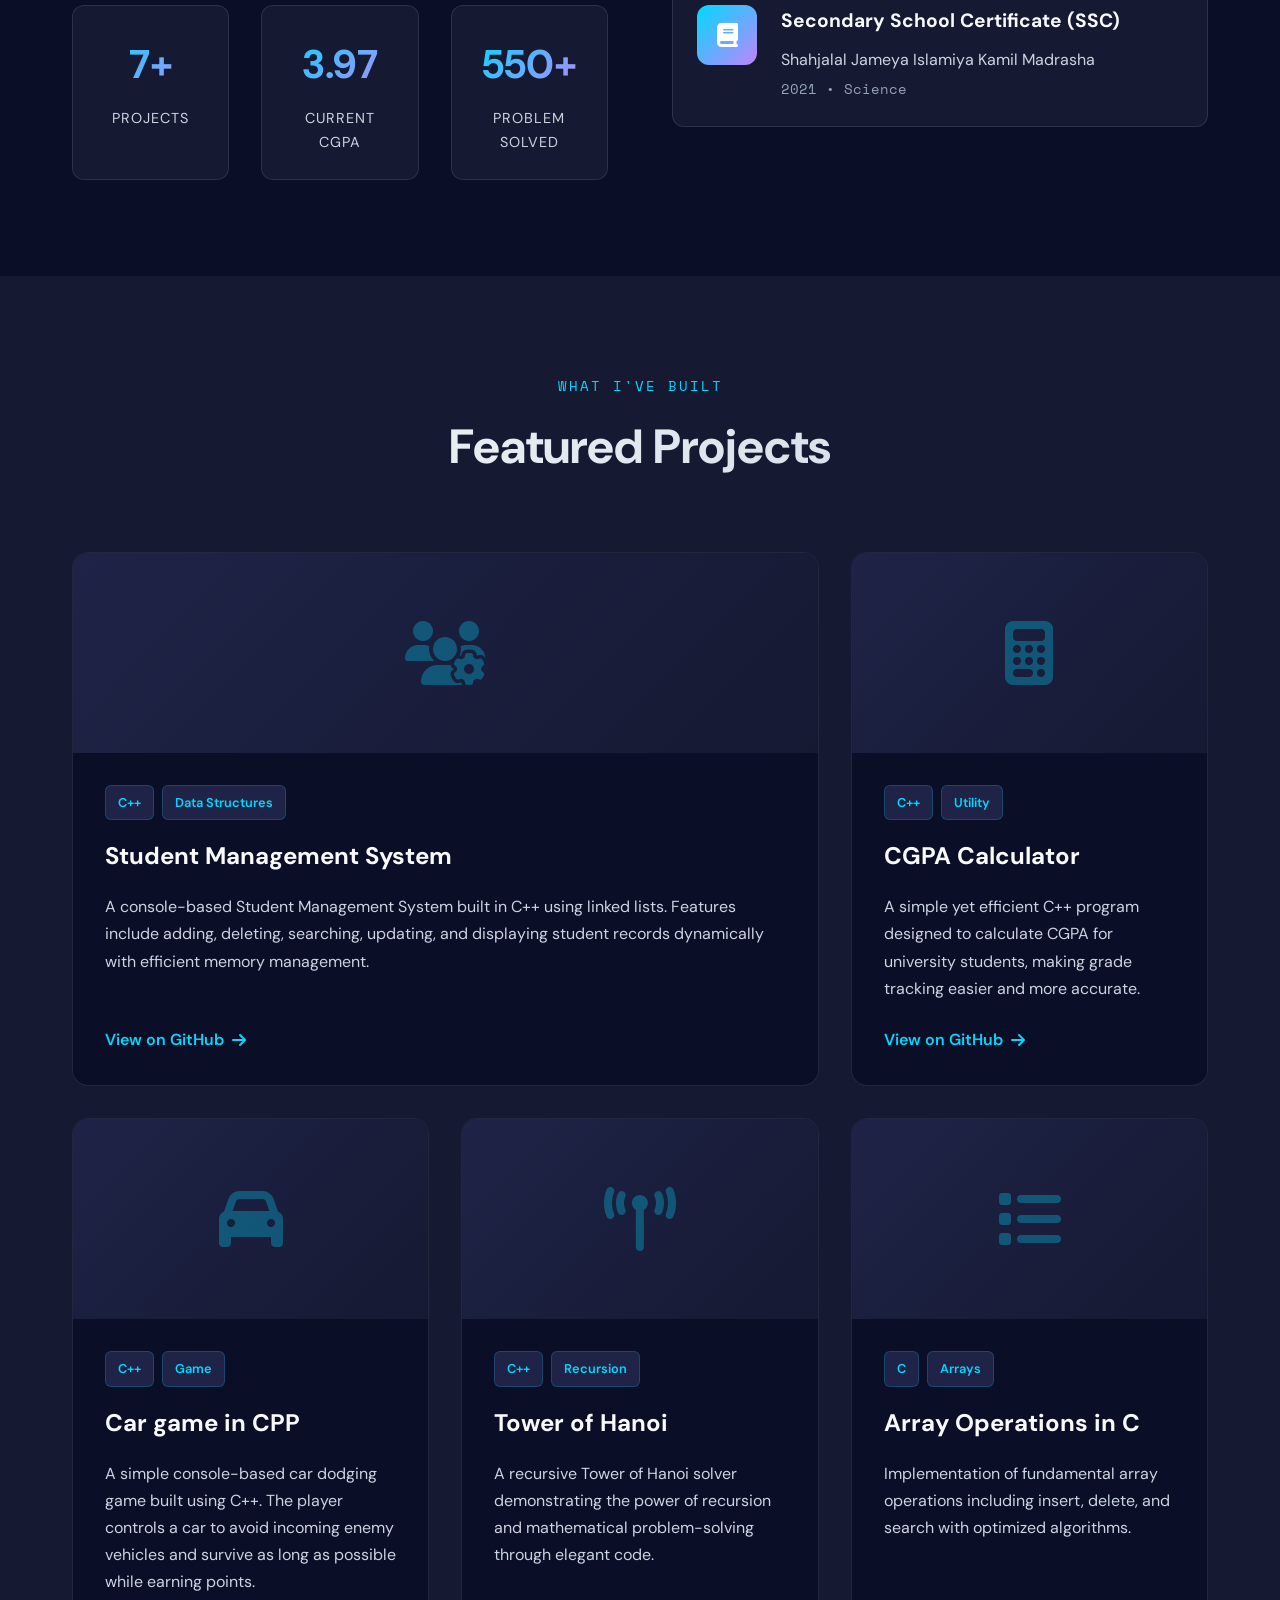
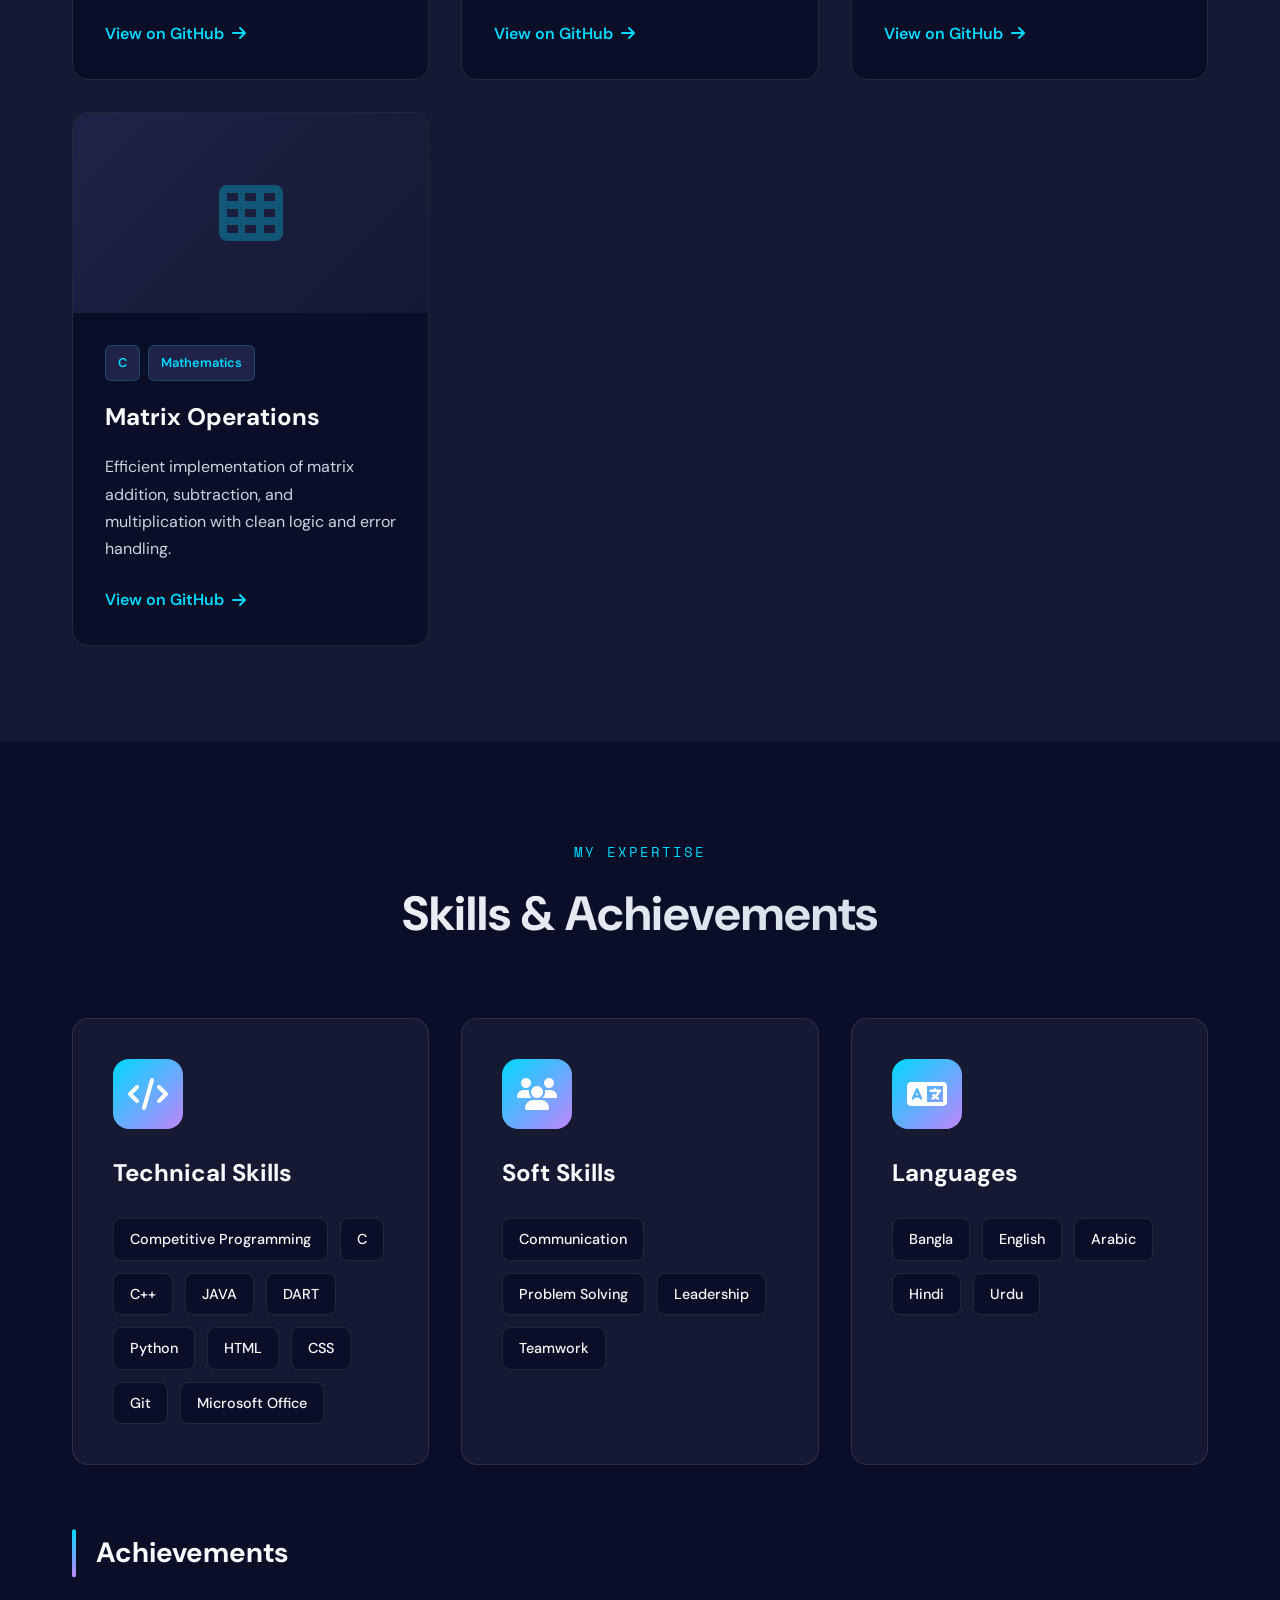
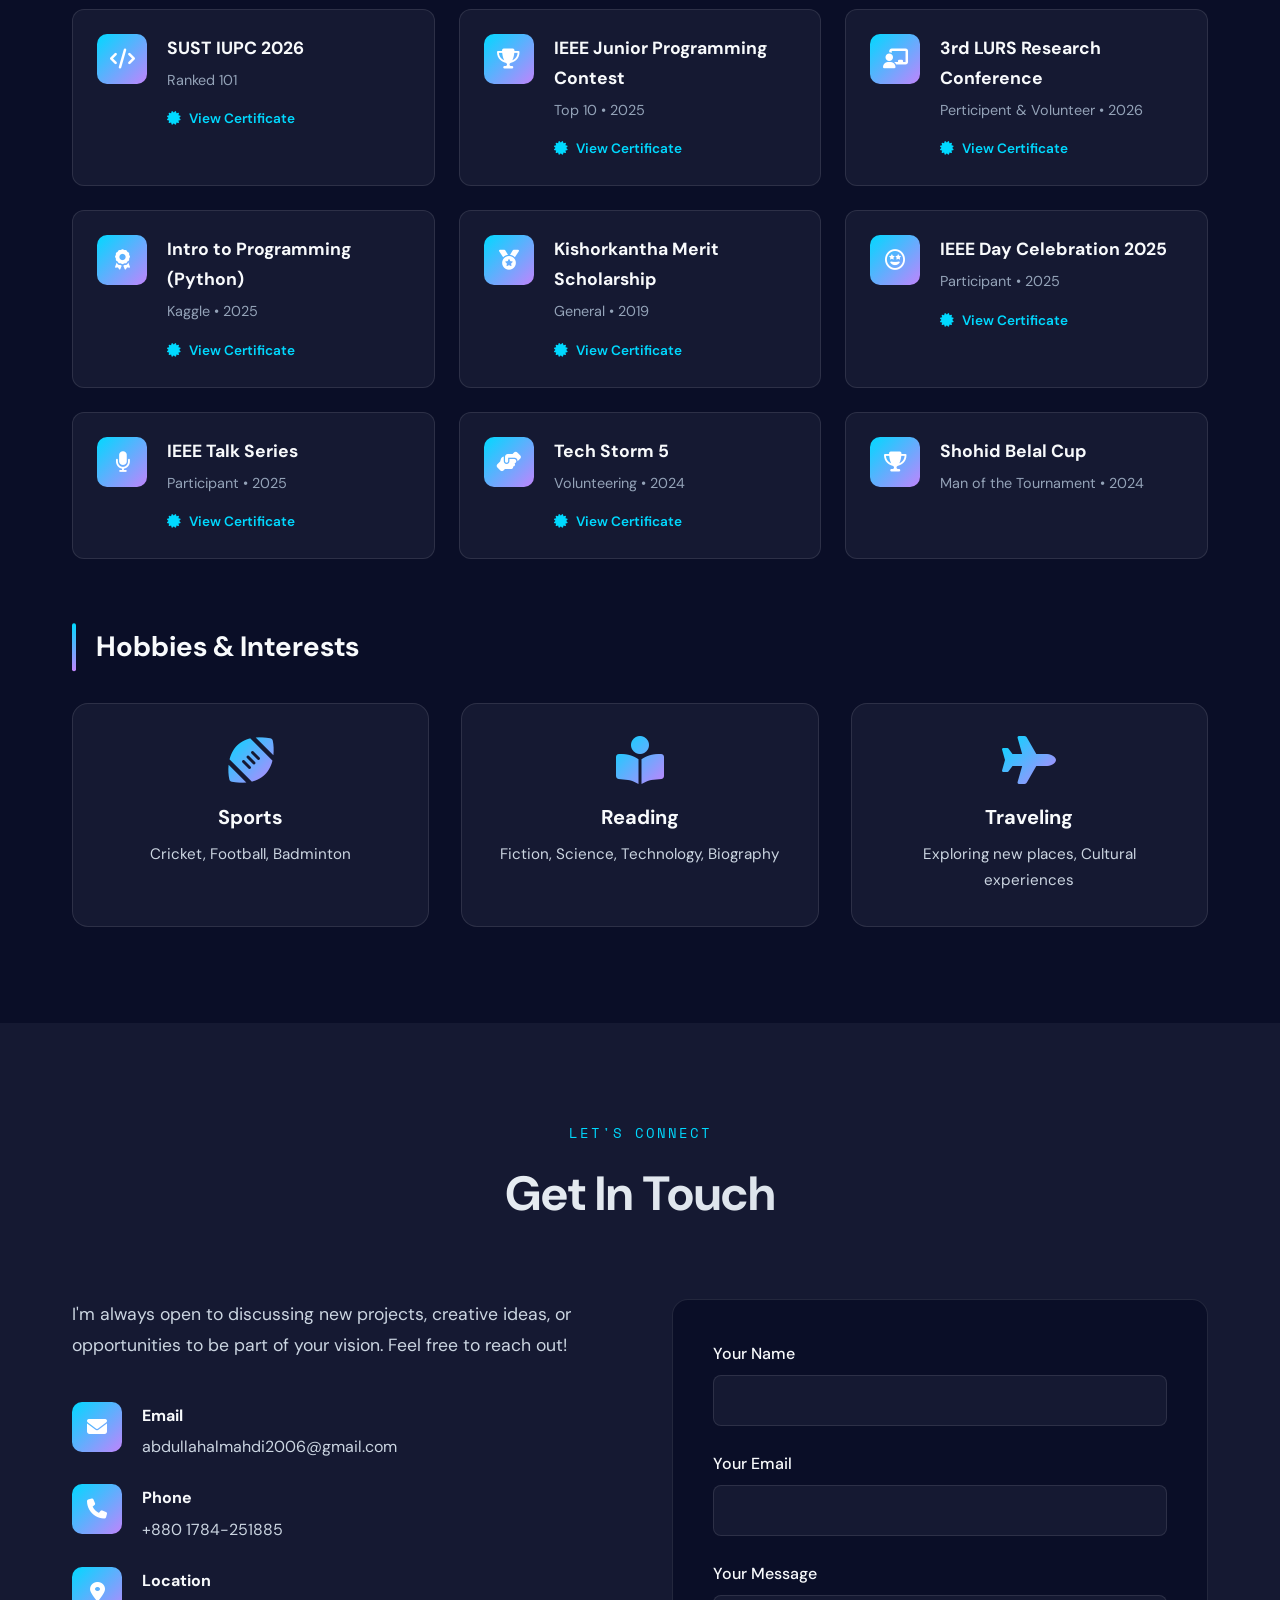
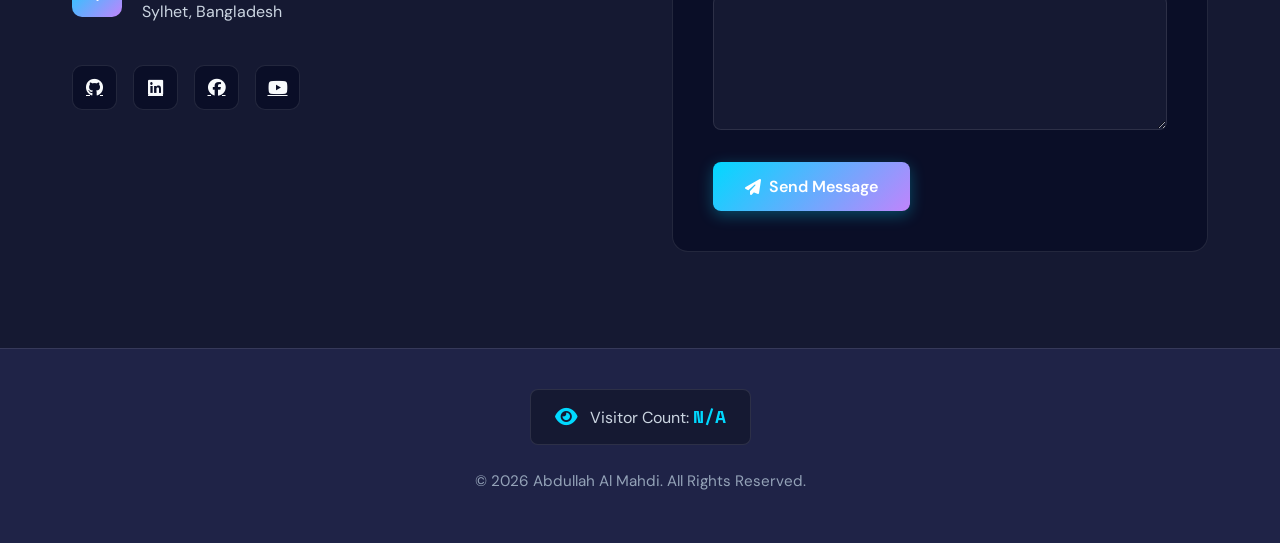
==== commit 4c6e1203: "Updated website" ====
--- a/index.html
+++ b/index.html
@@ -369,7 +369,7 @@
             <div class="achievement-content">
               <h4>SUST IUPC 2026</h4>
               <p>Ranked 101</p>
-              <a href="" target="_blank" class="cert-link">
+              <a href="img/Sust_iupc_certificate.png" target="_blank" class="cert-link">
                 <i class="fas fa-certificate"></i> View Certificate
               </a>
             </div>
@@ -390,6 +390,19 @@
 
           <div class="achievement-card">
             <div class="achievement-icon">
+              <i class="fas fa-chalkboard-user"></i>
+            </div>
+            <div class="achievement-content">
+              <h4>3rd LURS Research Conference</h4>
+              <p>Perticipent & Volunteer • 2026</p>
+              <a href="img/3rdLursCertificate.png" target="_blank" class="cert-link">
+                <i class="fas fa-certificate"></i> View Certificate
+              </a>
+            </div>
+          </div>
+
+          <div class="achievement-card">
+            <div class="achievement-icon">
               <i class="fas fa-award"></i>
             </div>
             <div class="achievement-content">
@@ -408,6 +421,23 @@
             <div class="achievement-content">
               <h4>Kishorkantha Merit Scholarship</h4>
               <p>General • 2019</p>
+              <a href="" target="_blank" class="cert-link">
+                <i class="fas fa-certificate"></i> View Certificate
+              </a>
+            </div>
+          </div>
+
+          
+          <div class="achievement-card">
+            <div class="achievement-icon">
+              <i class="fa-regular fa-face-grin-stars"></i>
+            </div>
+            <div class="achievement-content">
+              <h4>IEEE Day Celebration 2025</h4>
+              <p>Participant • 2025</p>
+              <a href="img/IeeeDayCertificate.png" target="_blank" class="cert-link">
+                <i class="fas fa-certificate"></i> View Certificate
+              </a>
             </div>
           </div>
 
--- a/style.css
+++ b/style.css
@@ -133,10 +133,13 @@
 }
 
 .nav-name {
-  background: linear-gradient(135deg, var(--primary), var(--accent));
-  -webkit-background-clip: text;
-  -webkit-text-fill-color: transparent;
-  background-clip: text;
+  background: none;
+color: var(--white, #ffffff);
+font-weight: bold;
+-webkit-background-clip: initial;
+-webkit-text-fill-color: initial;
+background-clip: initial;
+
 }
 
 .nav-toggle {
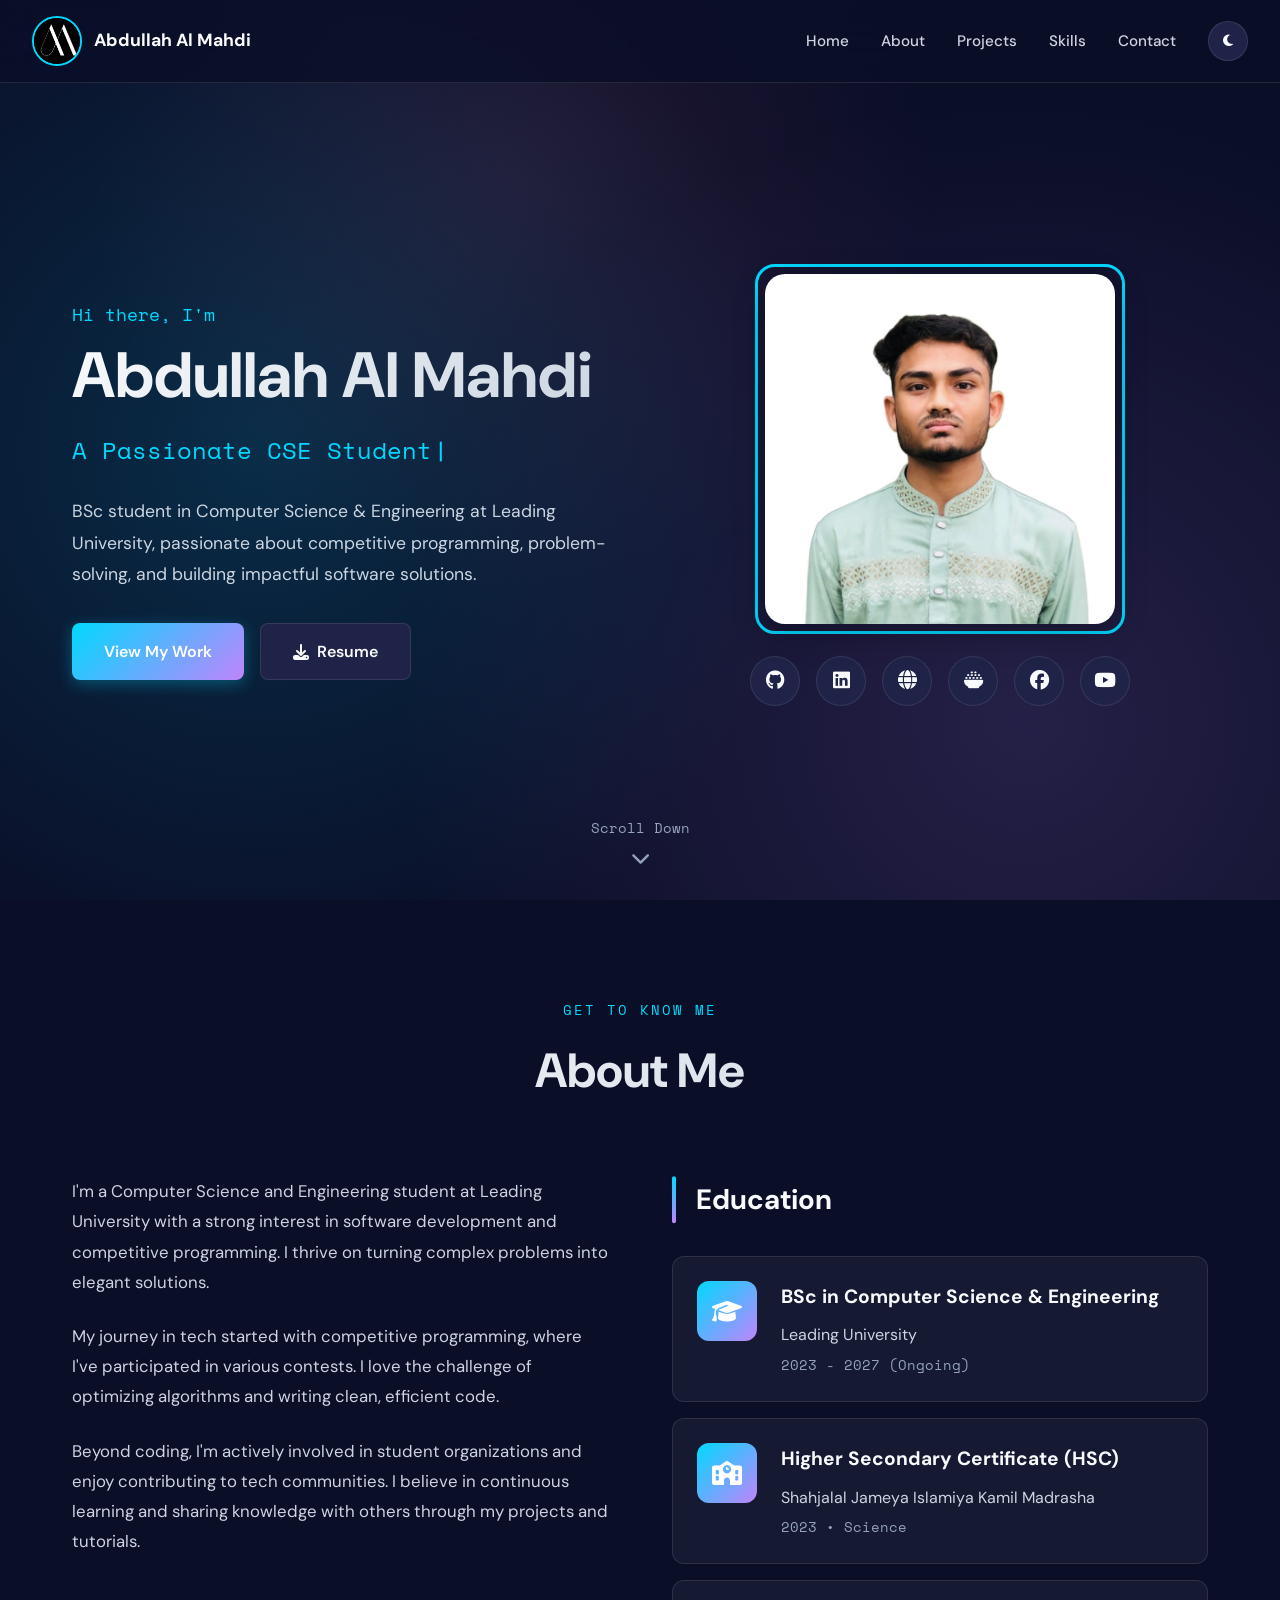
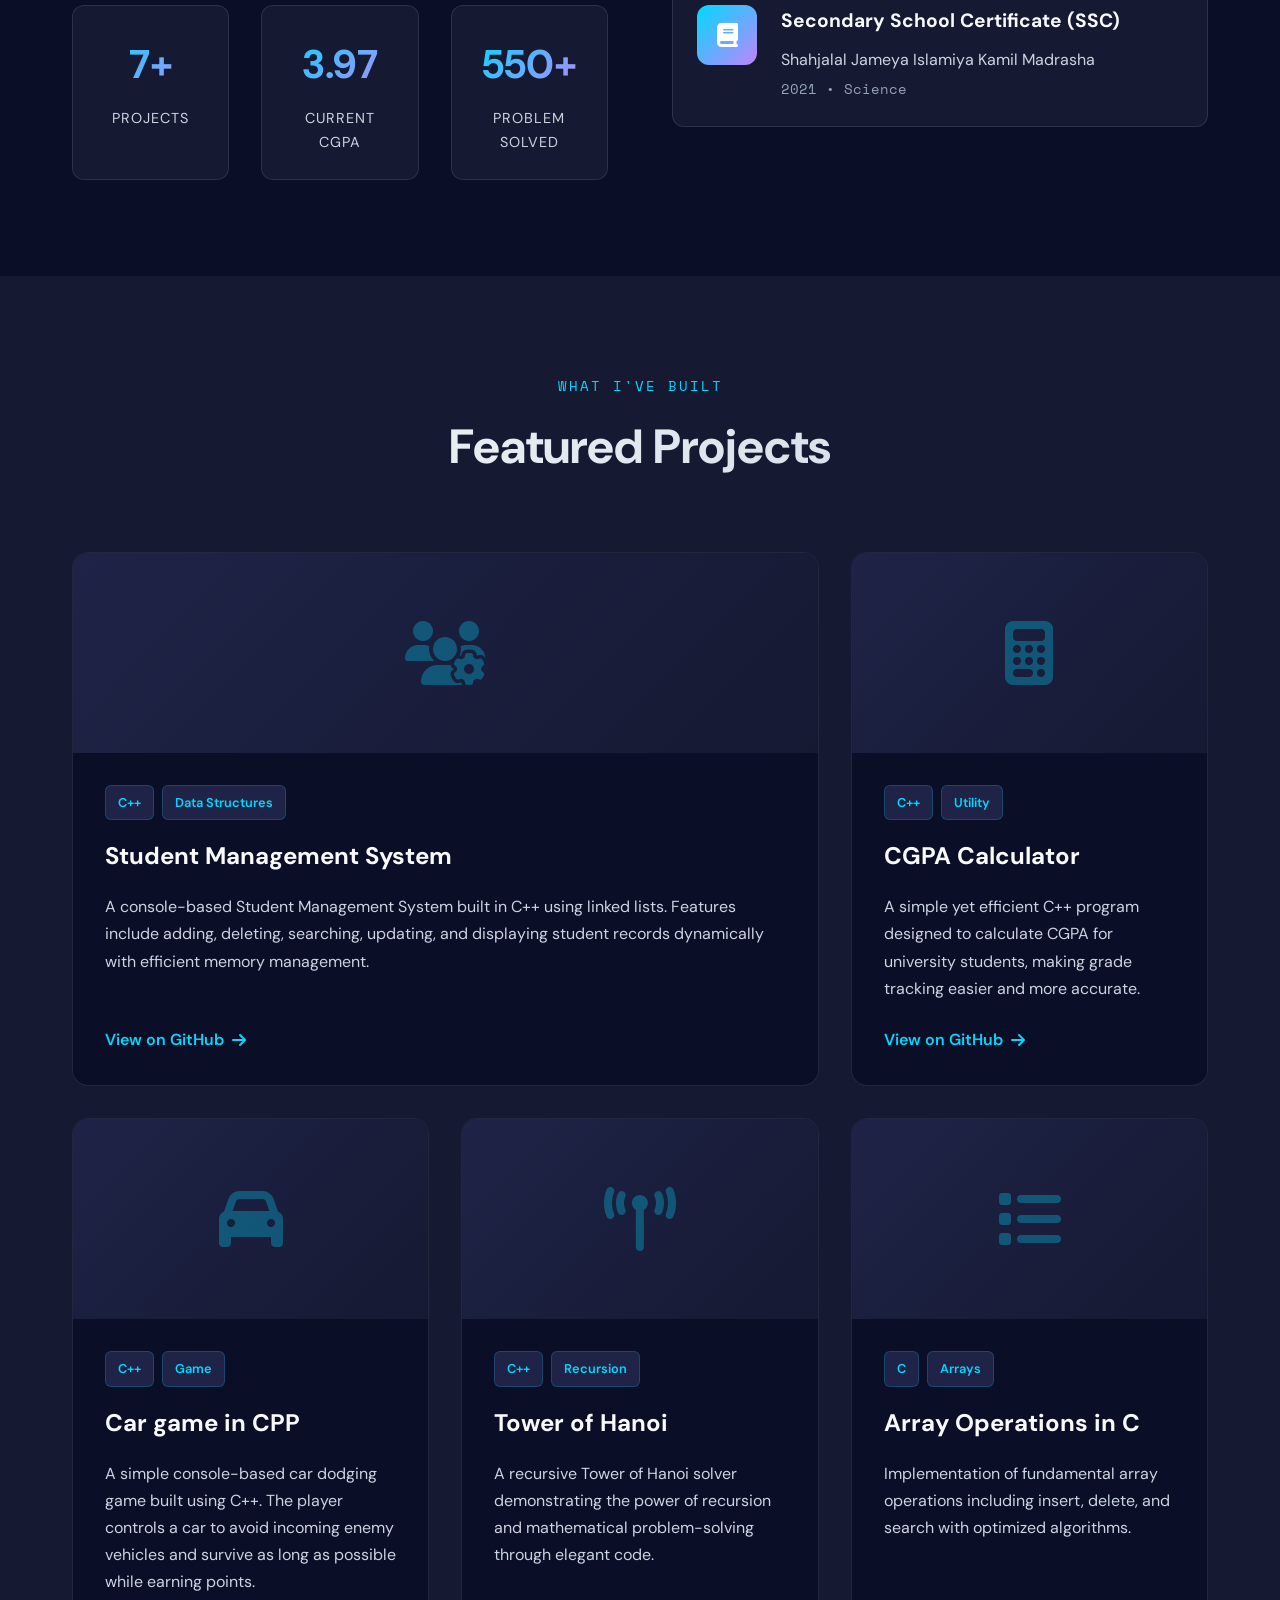
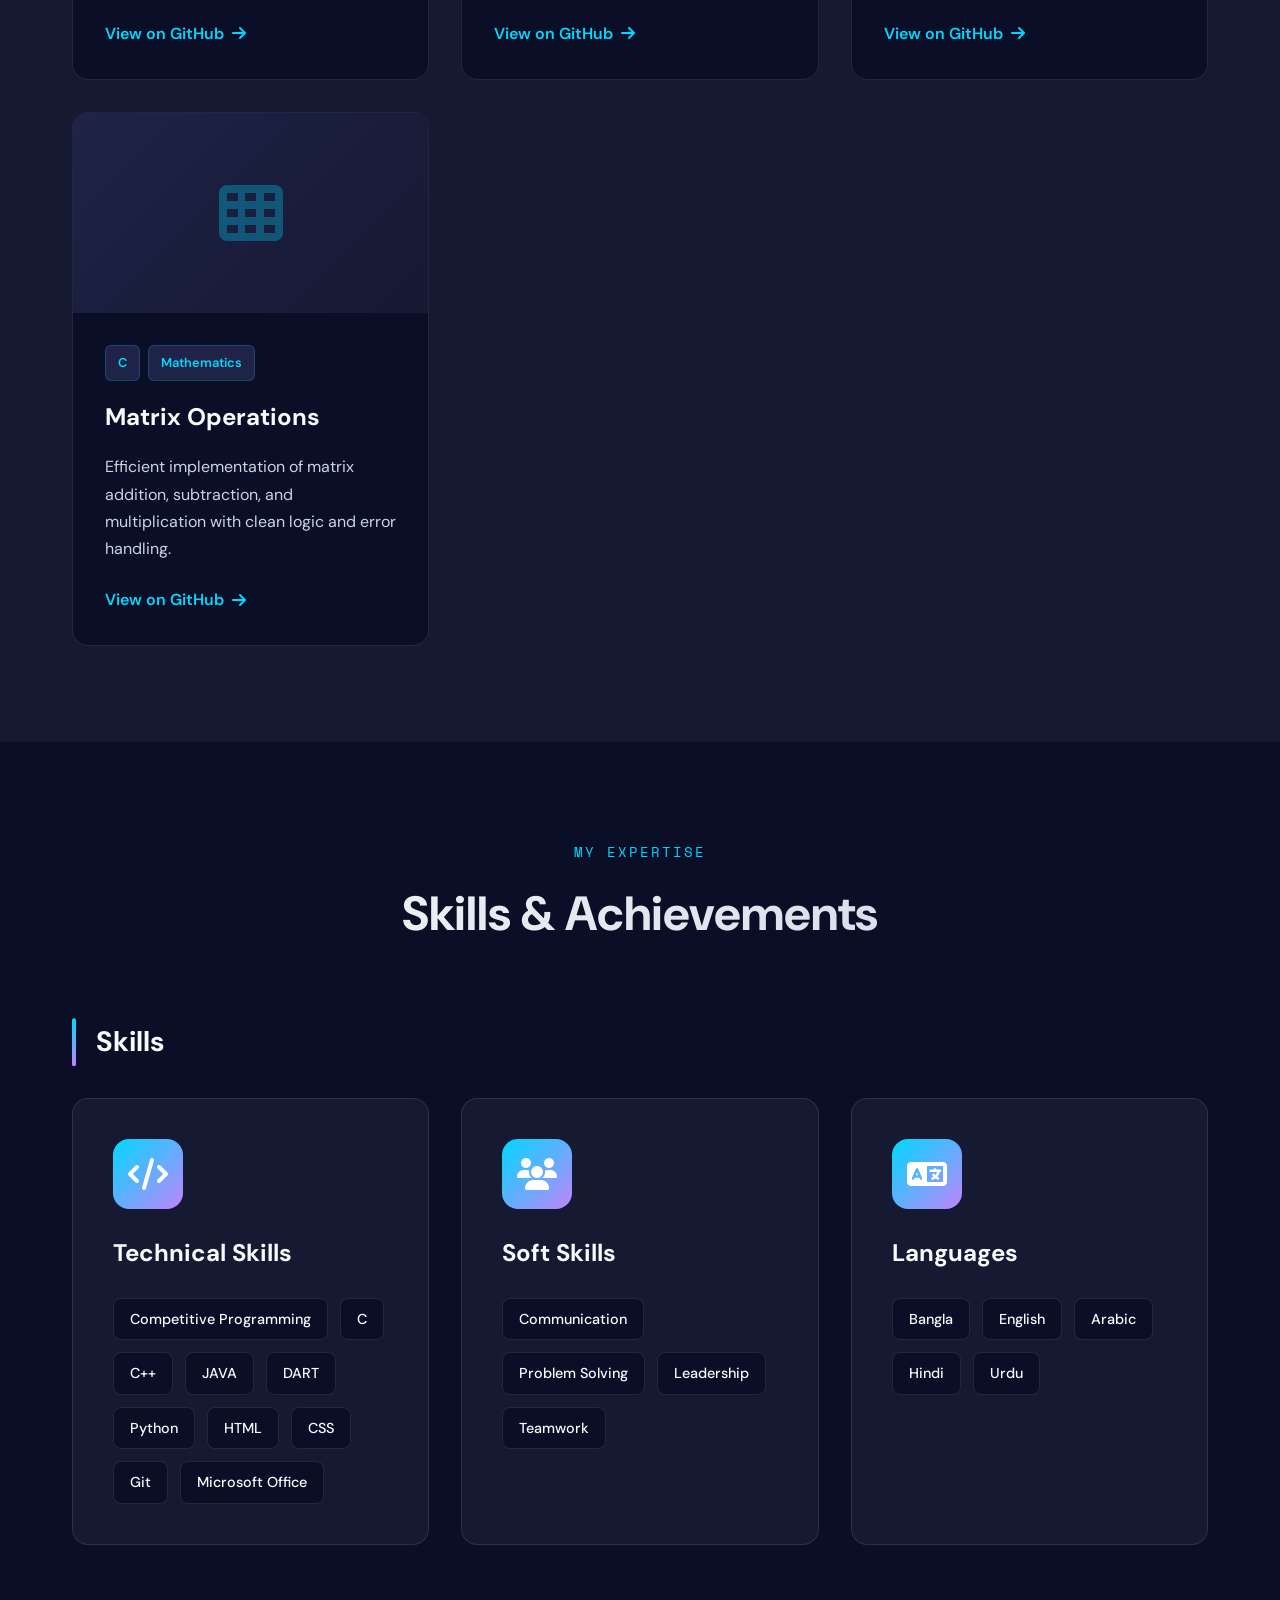
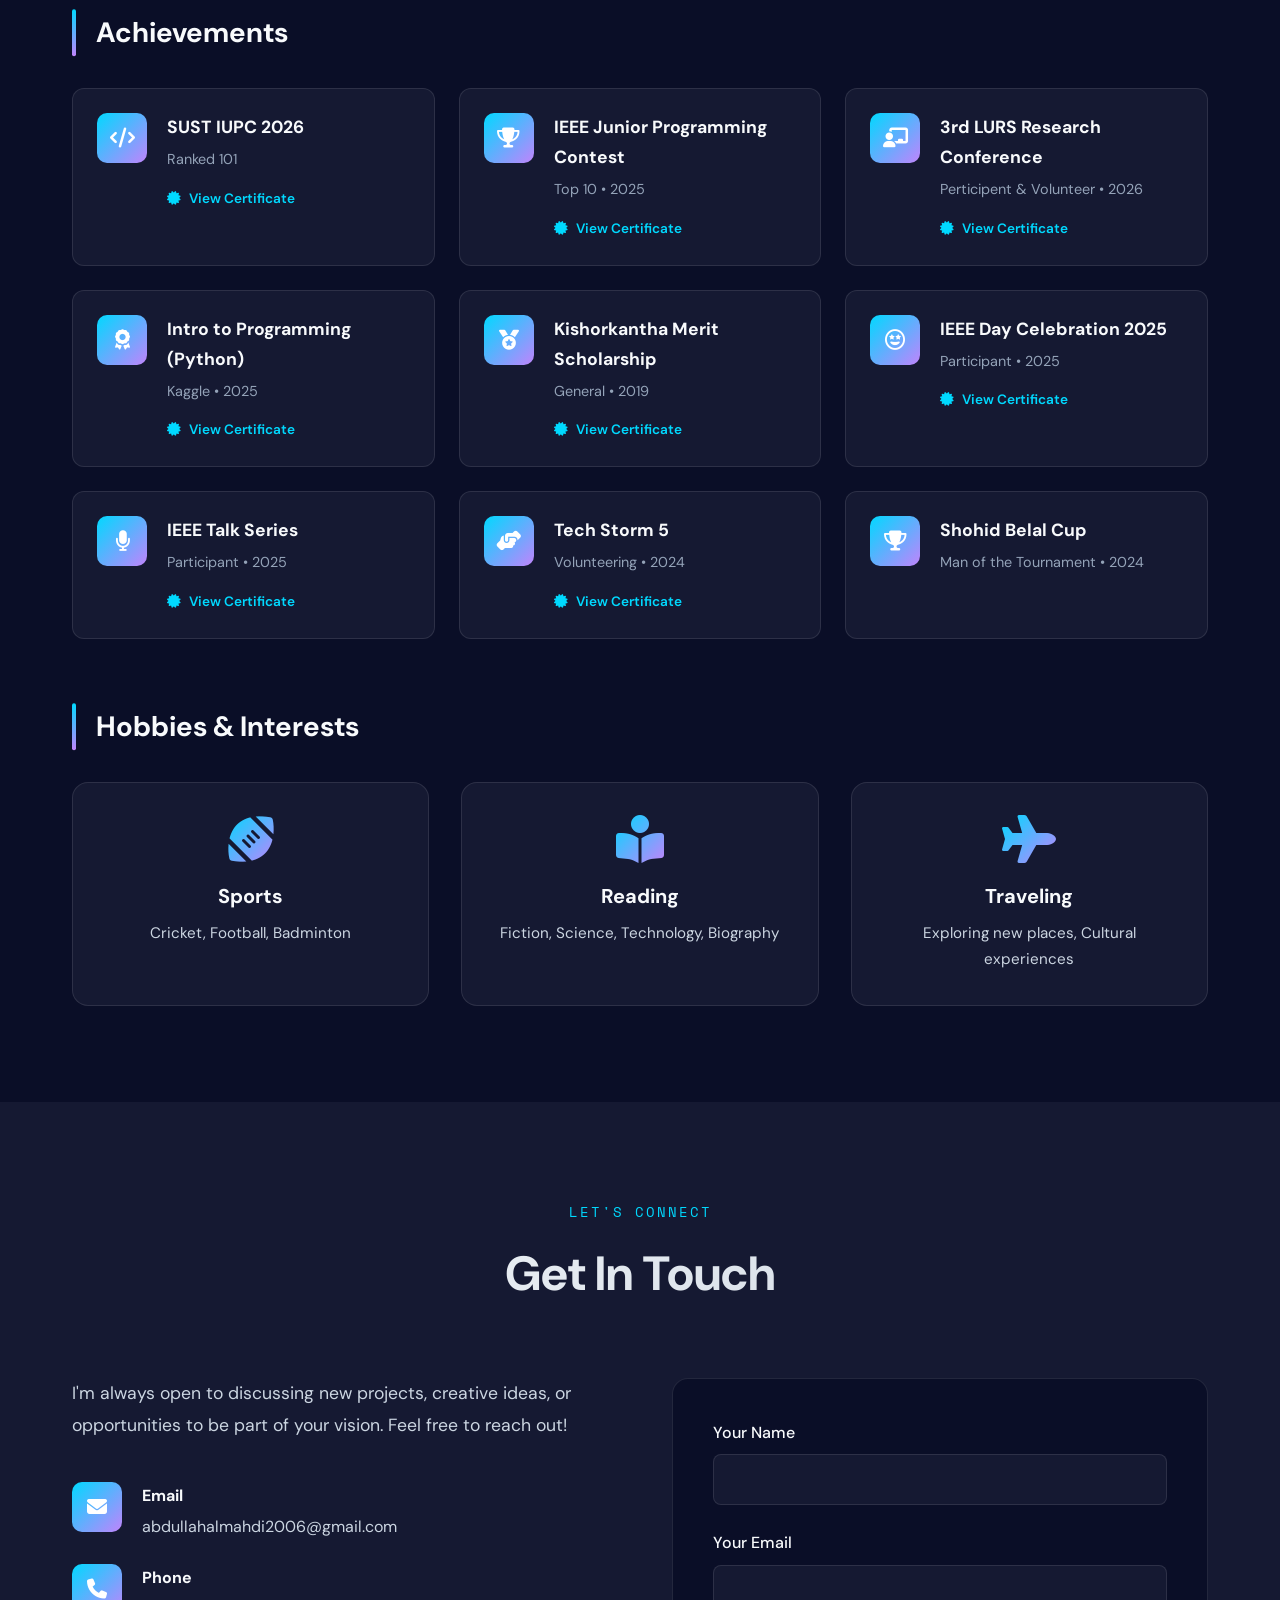
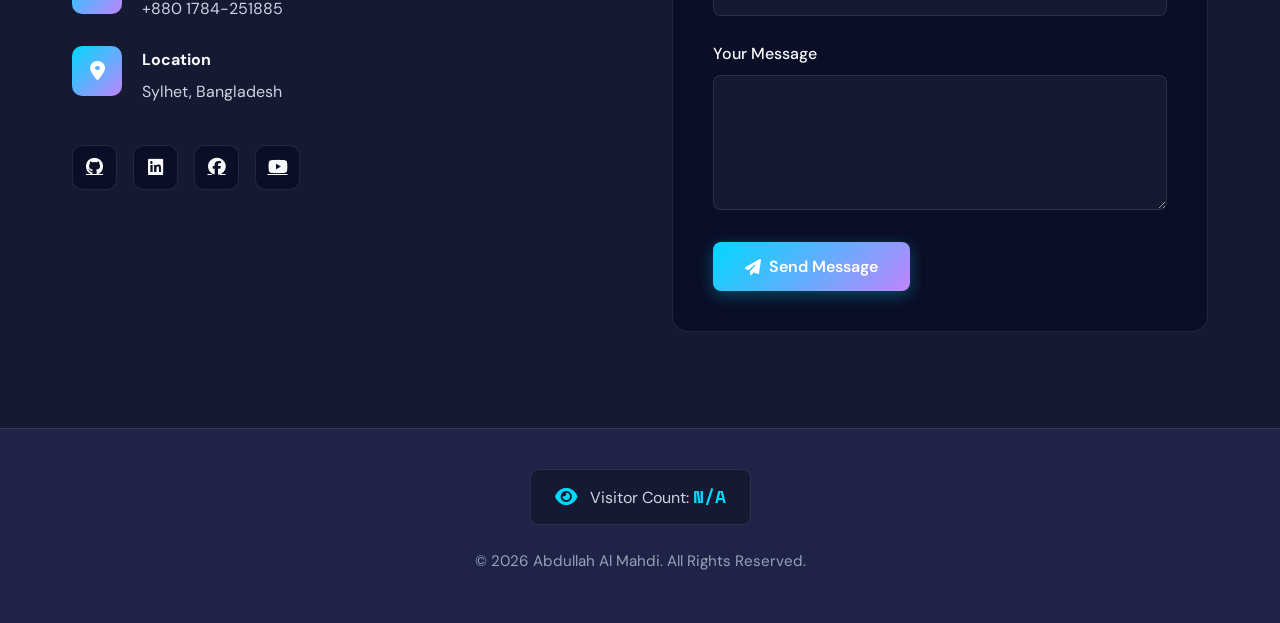
==== commit 492b1116: "Updated website" ====
--- a/index.html
+++ b/index.html
@@ -310,6 +310,7 @@
         <h2 class="section-title">Skills & Achievements</h2>
       </div>
 
+      <h3 class="subsection-title">Skills</h3>
       <div class="skills-grid">
         <div class="skill-category">
           <div class="category-icon">
@@ -479,6 +480,8 @@
         </div>
       </div>
 
+      
+
       <div class="hobbies">
         <h3 class="subsection-title">Hobbies & Interests</h3>
         <div class="hobbies-grid">
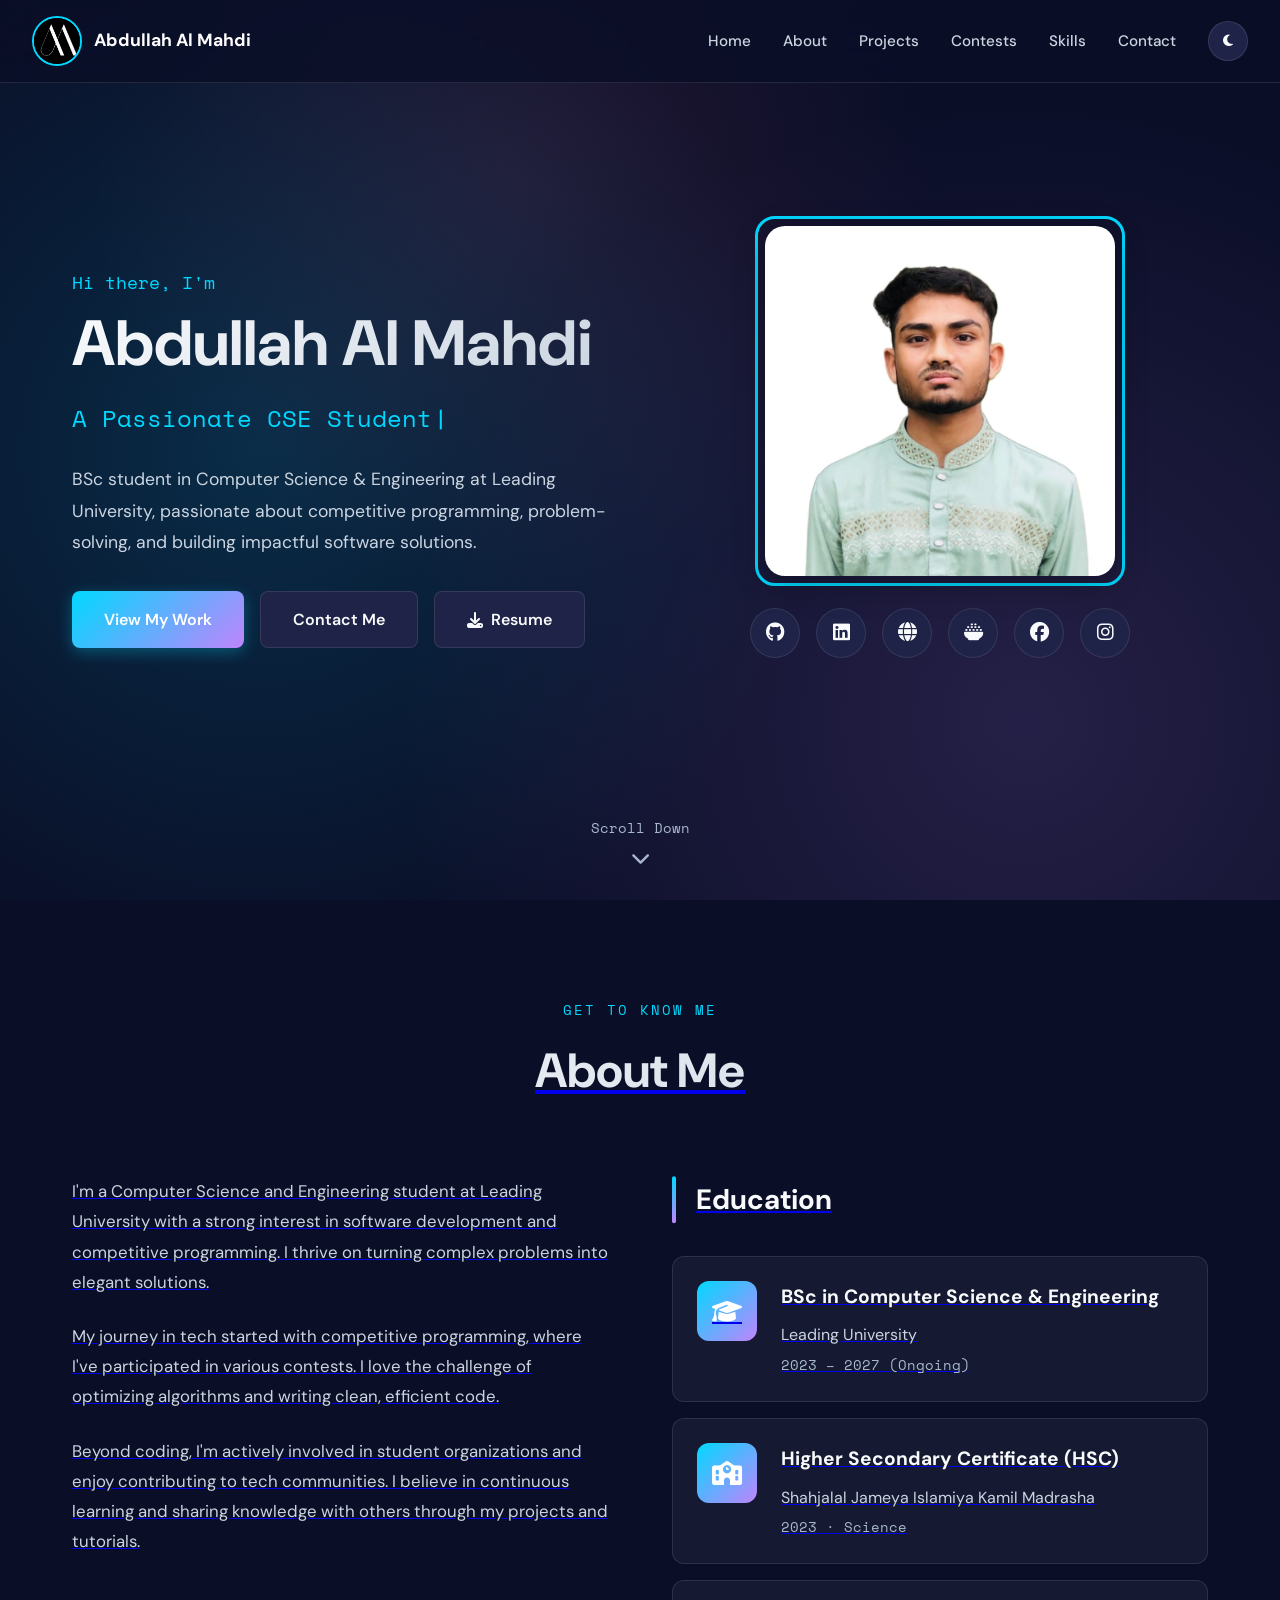
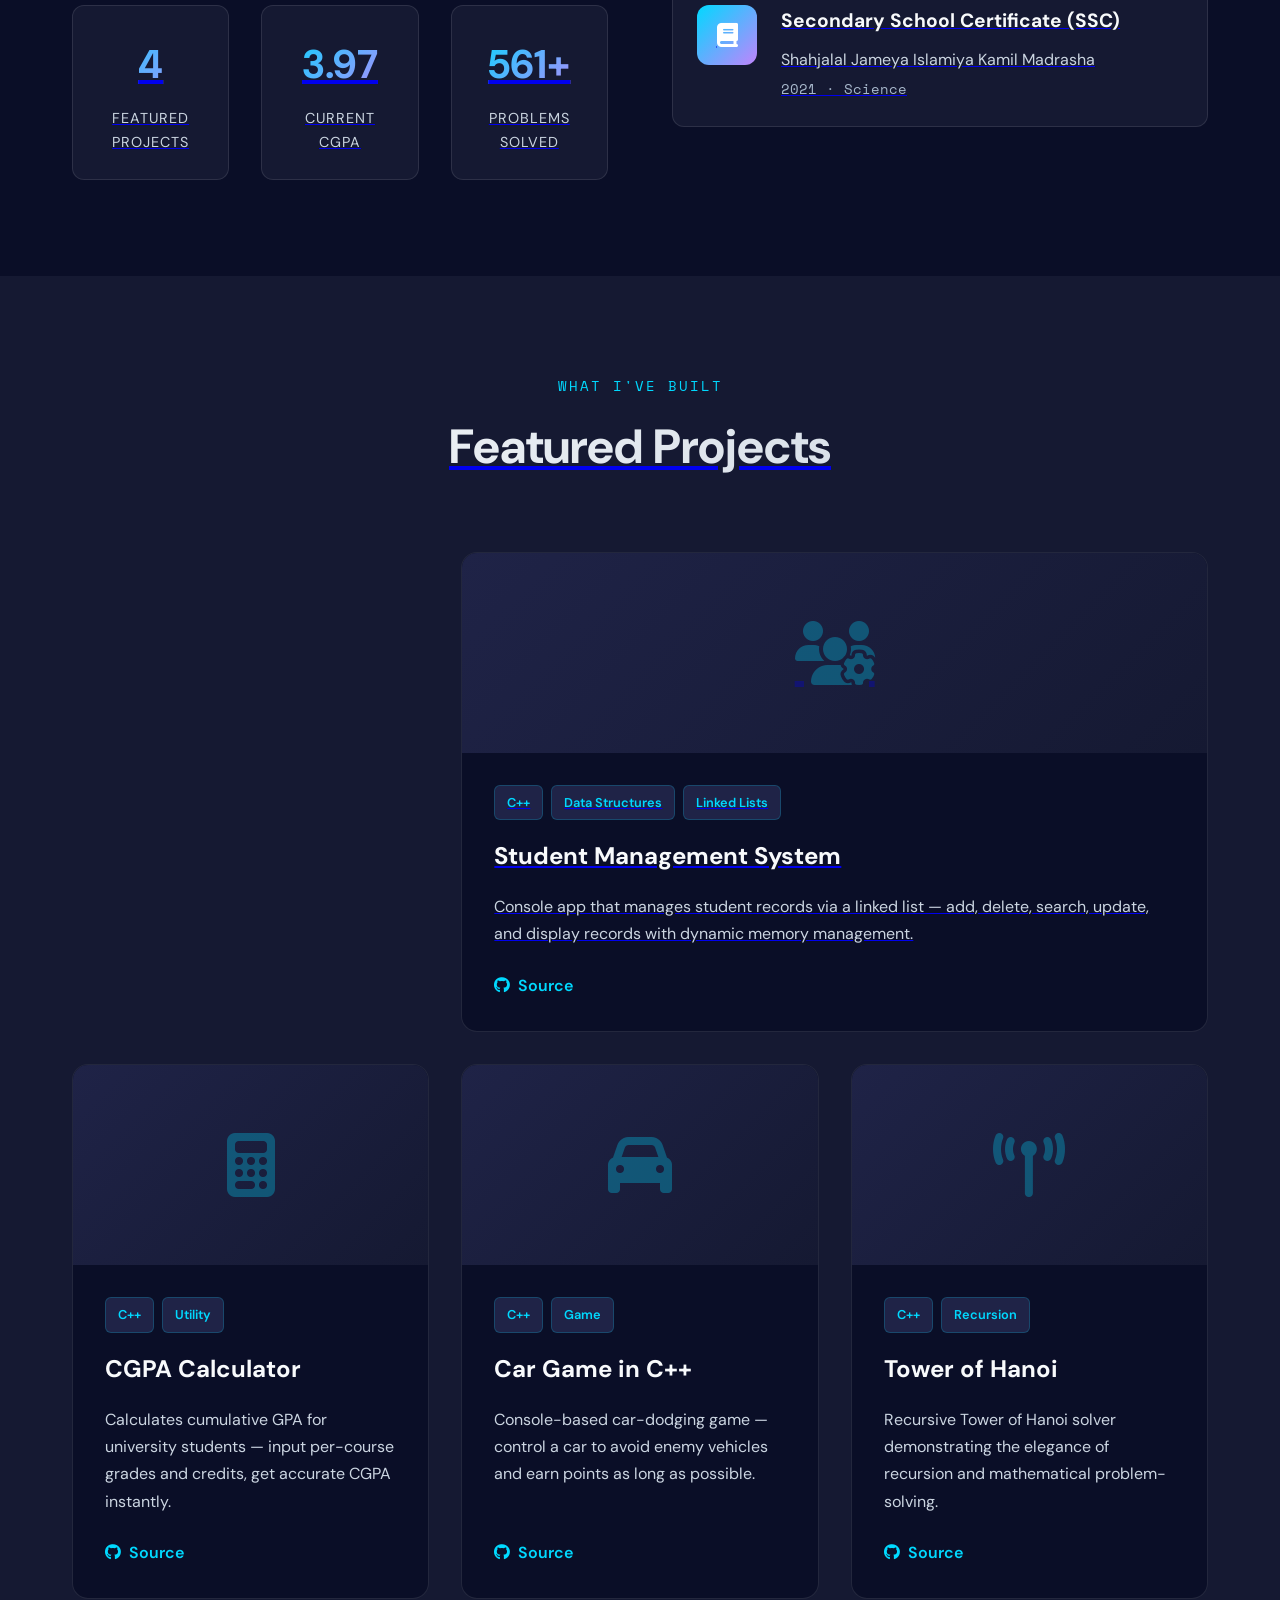
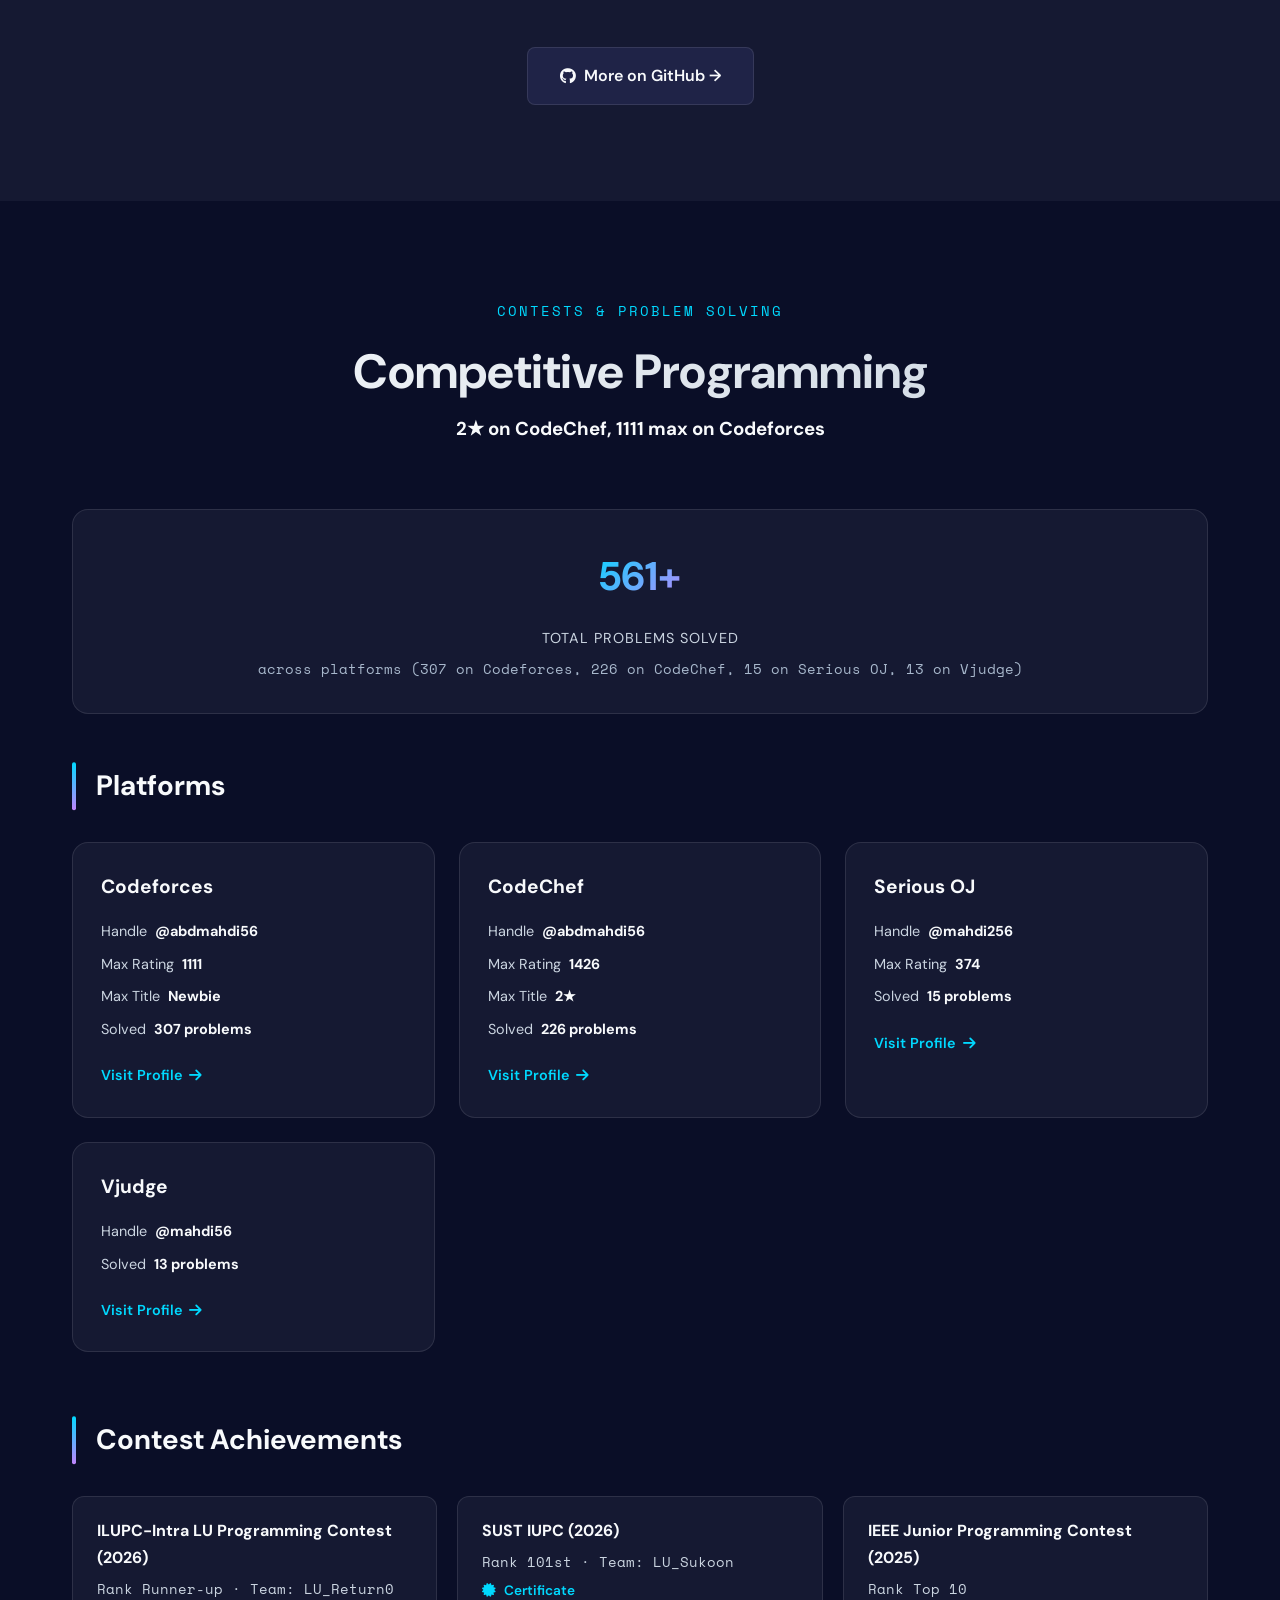
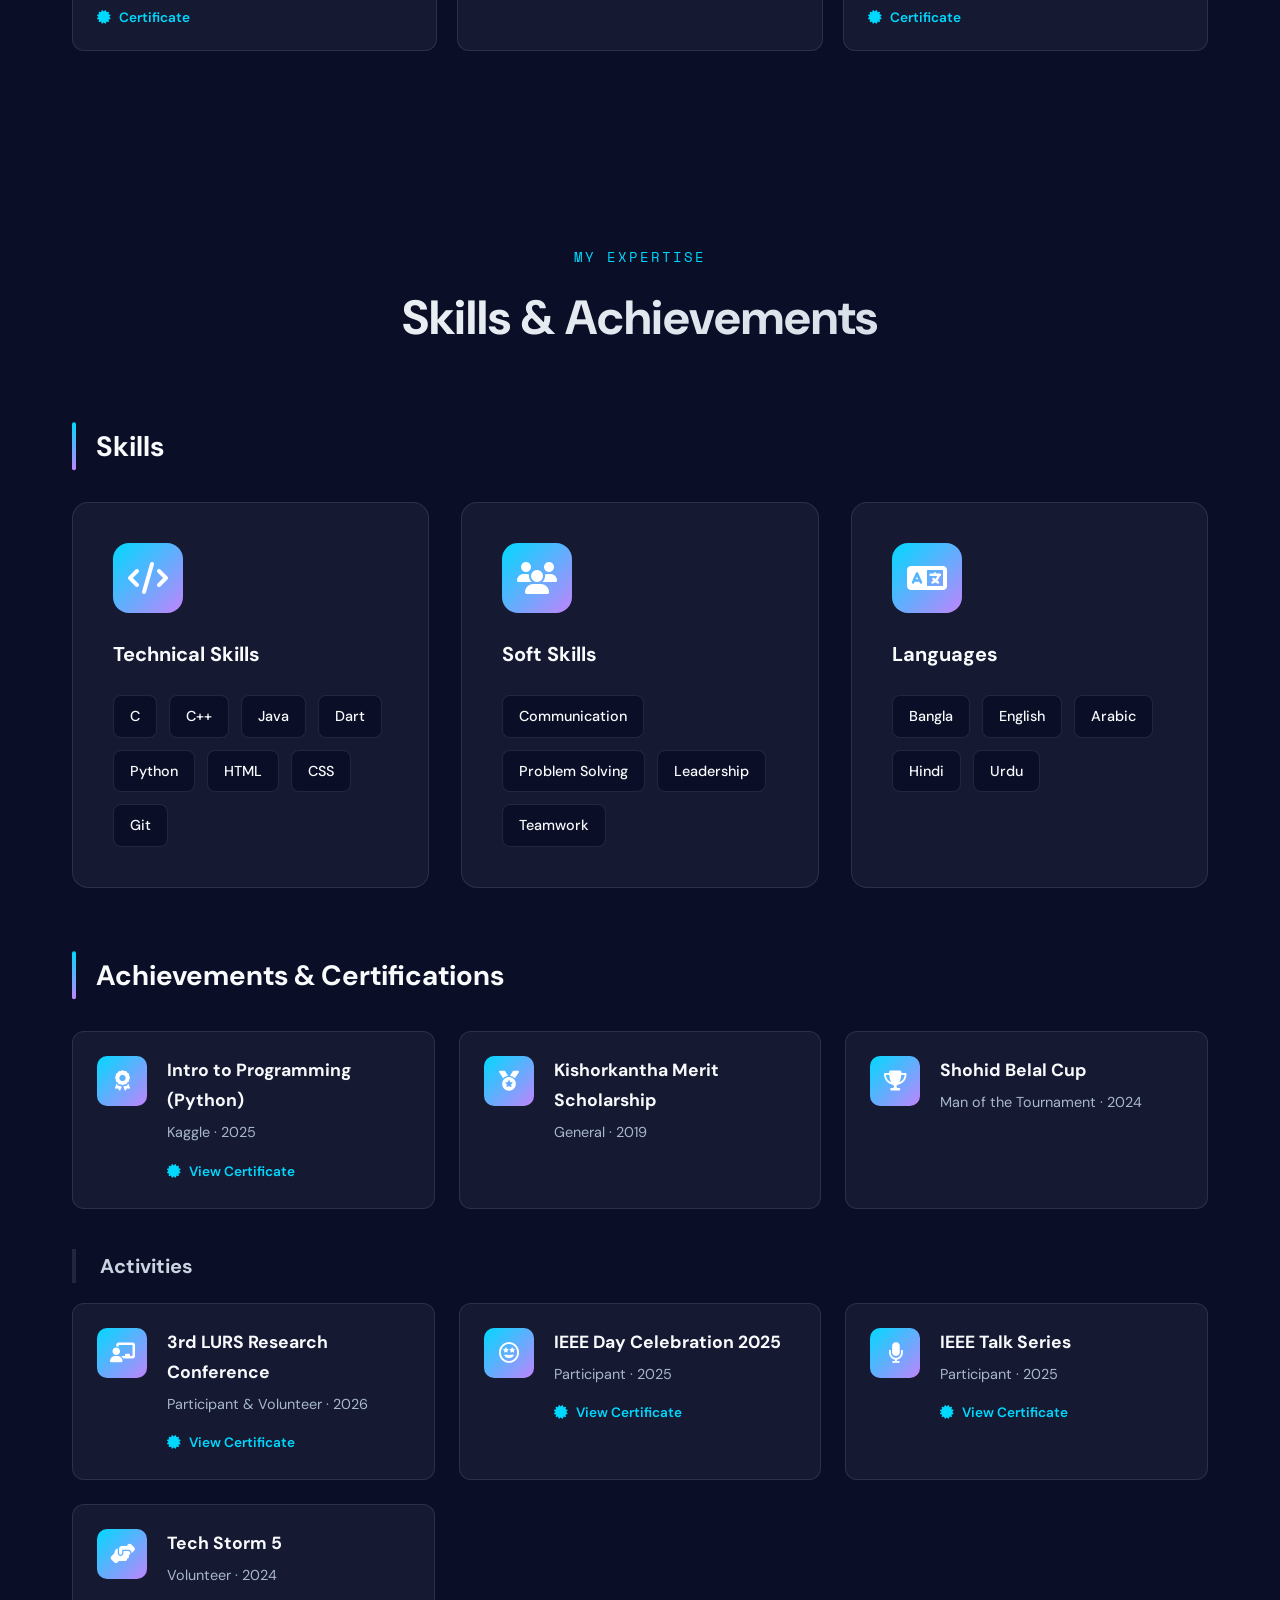
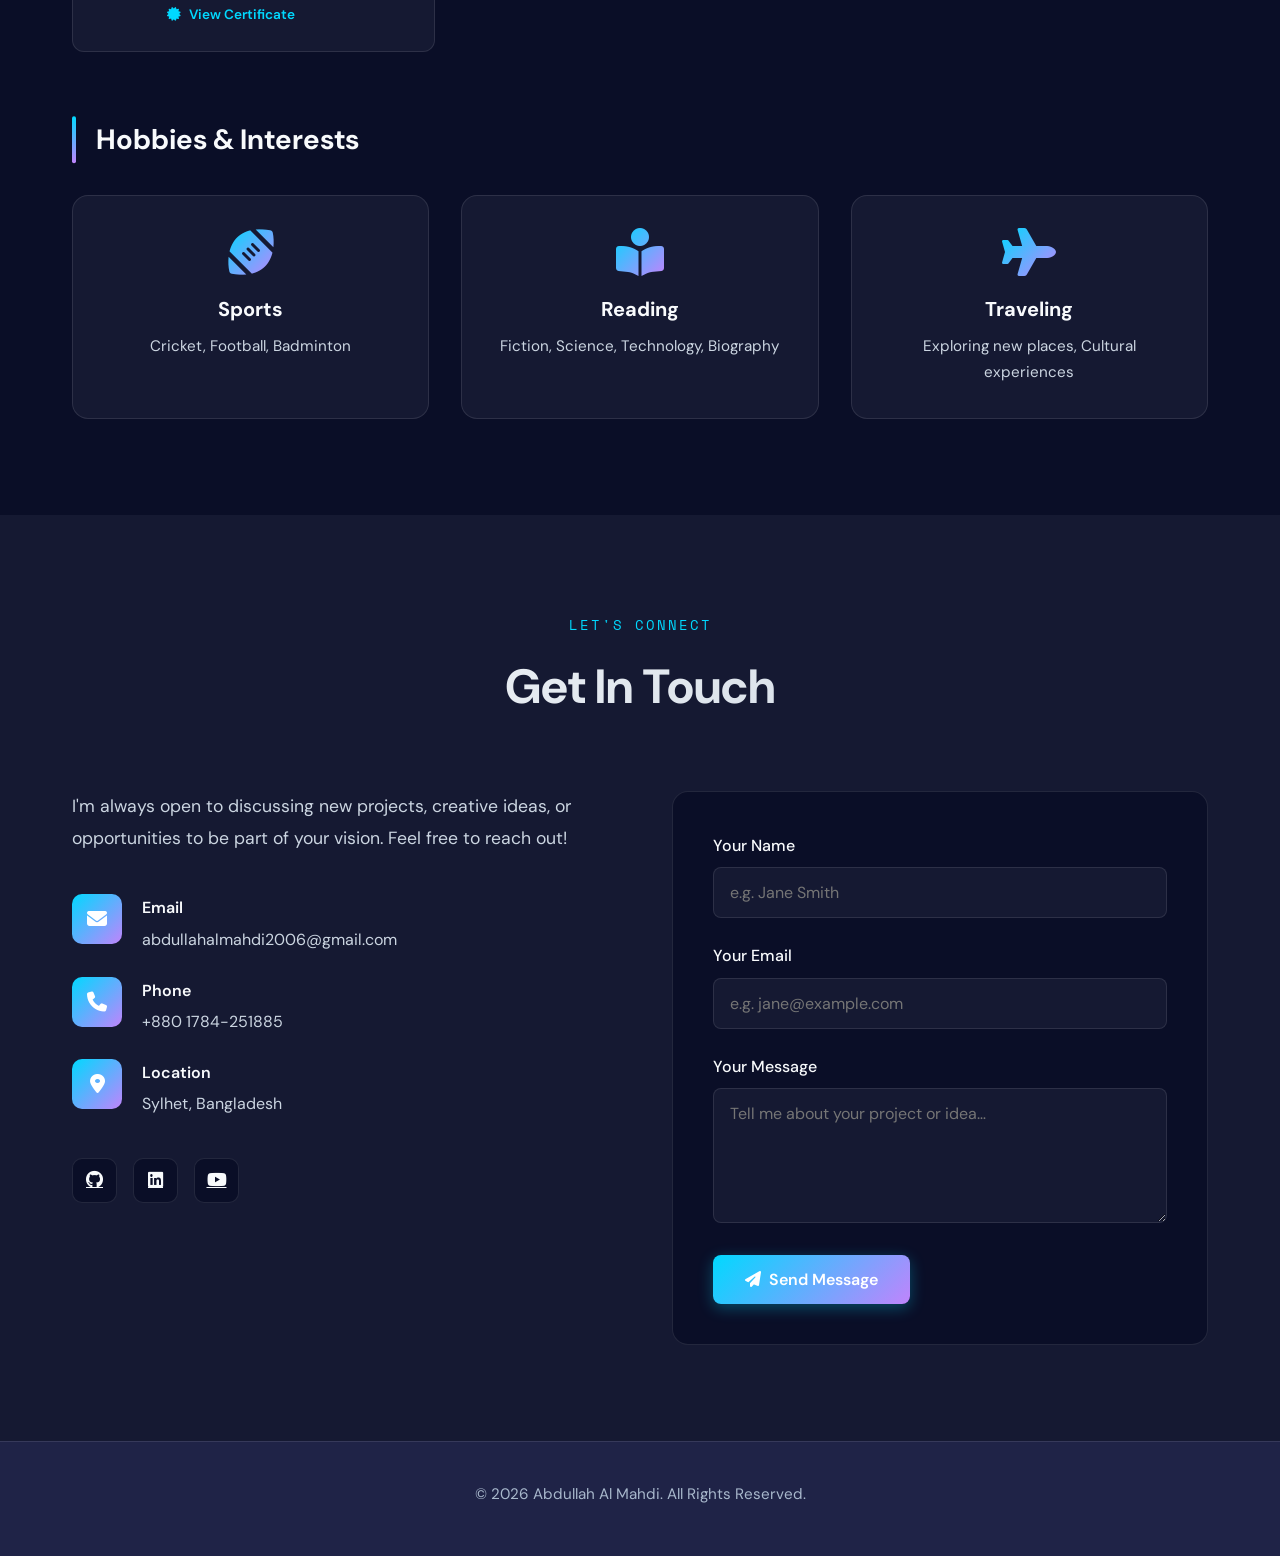
==== commit a86729fa: "Updated website" ====
--- a/index.html
+++ b/index.html
@@ -3,7 +3,54 @@
 <head>
   <meta charset="UTF-8">
   <meta name="viewport" content="width=device-width, initial-scale=1.0">
-  <title>Abdullah Al Mahdi — Computer Science Engineer</title>
+  <title>Abdullah Al Mahdi — CSE Student &amp; Competitive Programmer</title>
+
+  <!-- SEO / Social -->
+  <meta name="description" content="Abdullah Al Mahdi — BSc CSE student at Leading University, competitive programmer, and software developer based in Sylhet, Bangladesh.">
+  <link rel="canonical" href="https://abdmahdi.tech/">
+  <meta name="theme-color" content="#0A0E27">
+
+  <!-- Open Graph -->
+  <meta property="og:type"        content="website">
+  <meta property="og:url"         content="https://abdmahdi.tech/">
+  <meta property="og:title"       content="Abdullah Al Mahdi — CSE Student &amp; Competitive Programmer">
+  <meta property="og:description" content="BSc CSE student, competitive programmer, and software developer based in Sylhet, Bangladesh.">
+  <meta property="og:image"       content="https://abdmahdi.tech/img/og.png">
+  <!-- TODO: Create /img/og.png — a 1200×630 px branded card (name, title, photo). -->
+
+  <!-- Twitter Card -->
+  <meta name="twitter:card"        content="summary_large_image">
+  <meta name="twitter:title"       content="Abdullah Al Mahdi — CSE Student &amp; Competitive Programmer">
+  <meta name="twitter:description" content="BSc CSE student, competitive programmer, and software developer based in Sylhet, Bangladesh.">
+  <meta name="twitter:image"       content="https://abdmahdi.tech/img/og.png">
+
+  <!-- Structured Data -->
+  <script type="application/ld+json">
+  {
+    "@context": "https://schema.org",
+    "@type": "Person",
+    "name": "Abdullah Al Mahdi",
+    "url": "https://abdmahdi.tech/",
+    "image": "https://abdmahdi.tech/img/me.jpg",
+    "jobTitle": "BSc CSE Student & Competitive Programmer",
+    "alumniOf": {
+      "@type": "CollegeOrUniversity",
+      "name": "Leading University"
+    },
+    "address": {
+      "@type": "PostalAddress",
+      "addressLocality": "Sylhet",
+      "addressCountry": "BD"
+    },
+    "sameAs": [
+      "https://github.com/abdmahdi56",
+      "https://www.linkedin.com/in/abdullah-al-mahdi-02892b32a/",
+      "https://codeforces.com/profile/abdmahdi56",
+      "https://www.codechef.com/users/abdmahdi56"
+    ]
+  }
+  </script>
+
   <link rel="preconnect" href="https://fonts.googleapis.com">
   <link rel="preconnect" href="https://fonts.gstatic.com" crossorigin>
   <link href="https://fonts.googleapis.com/css2?family=DM+Sans:wght@400;500;700&family=Space+Mono:wght@400;700&display=swap" rel="stylesheet">
@@ -11,29 +58,34 @@
   <link rel="stylesheet" href="style.css">
 </head>
 <body>
+
+  <!-- Skip to main content (accessibility) -->
+  <a class="skip-link" href="#main-content">Skip to main content</a>
+
   <!-- Navigation -->
-  <nav class="nav" id="navbar">
+  <nav class="nav" id="navbar" aria-label="Primary navigation">
     <div class="nav-container">
-      <div class="nav-brand">
-        <img src="img/logo.jpg" alt="AM Logo" class="nav-logo">
+      <a class="nav-brand" href="#hero" aria-label="Abdullah Al Mahdi — home">
+        <img src="img/logo.jpg" alt="AM Logo" class="nav-logo" width="50" height="50">
         <span class="nav-name">Abdullah Al Mahdi</span>
-      </div>
-      
-      <button class="nav-toggle" id="navToggle" aria-label="Toggle menu">
+      </a>
+
+      <button class="nav-toggle" id="navToggle" aria-label="Open navigation menu" aria-expanded="false" aria-controls="navMenu">
         <span></span>
         <span></span>
         <span></span>
       </button>
-      
-      <ul class="nav-menu" id="navMenu">
-        <li><a href="#hero" class="nav-link">Home</a></li>
-        <li><a href="#about" class="nav-link">About</a></li>
+
+      <ul class="nav-menu" id="navMenu" role="list">
+        <li><a href="#hero"     class="nav-link">Home</a></li>
+        <li><a href="#about"    class="nav-link">About</a></li>
         <li><a href="#projects" class="nav-link">Projects</a></li>
-        <li><a href="#skills" class="nav-link">Skills</a></li>
-        <li><a href="#contact" class="nav-link">Contact</a></li>
+        <li><a href="#cp"       class="nav-link">Contests</a></li>
+        <li><a href="#skills"   class="nav-link">Skills</a></li>
+        <li><a href="#contact"  class="nav-link">Contact</a></li>
         <li>
-          <button class="theme-toggle" id="themeToggle" aria-label="Toggle theme">
-            <i class="fas fa-moon"></i>
+          <button class="theme-toggle" id="themeToggle" aria-label="Switch to light mode">
+            <i class="fas fa-moon" aria-hidden="true"></i>
           </button>
         </li>
       </ul>
@@ -41,126 +93,130 @@
   </nav>
 
   <!-- Hero Section -->
-  <section class="hero" id="hero">
-    <div class="hero-background"></div>
-    <div class="hero-content">
+  <section class="hero" id="hero" aria-labelledby="hero-heading">
+    <div class="hero-background" aria-hidden="true"></div>
+    <div class="hero-content" id="main-content">
       <div class="hero-text">
         <p class="hero-greeting">Hi there, I'm</p>
-        <h1 class="hero-title">Abdullah Al Mahdi</h1>
-        <div class="hero-subtitle">
+        <h1 class="hero-title" id="hero-heading">Abdullah Al Mahdi</h1>
+        <div class="hero-subtitle" aria-live="polite" aria-atomic="true">
           <span class="typing-text" id="typingText"></span>
-          <span class="cursor">|</span>
+          <span class="cursor" aria-hidden="true">|</span>
         </div>
         <p class="hero-description">
-          BSc student in Computer Science & Engineering at Leading University, passionate about competitive programming, problem-solving, and building impactful software solutions.
+          BSc student in Computer Science &amp; Engineering at Leading University, passionate about competitive programming, problem-solving, and building impactful software solutions.
         </p>
         <div class="hero-cta">
           <a href="#projects" class="btn btn-primary">View My Work</a>
+          <a href="#contact"  class="btn btn-secondary">Contact Me</a>
           <a href="resume.pdf" class="btn btn-secondary" download>
-            <i class="fas fa-download"></i> Resume
+            <i class="fas fa-download" aria-hidden="true"></i> Resume
           </a>
         </div>
       </div>
       <div class="hero-image">
         <div class="image-wrapper">
-          <img src="img/me.jpg" alt="Abdullah Al Mahdi">
-          
-          <div class="image-border"></div>
-        </div>
-        <div class="social-links">
-          <a href="https://github.com/abdmahdi56" target="_blank" rel="noopener" aria-label="GitHub">
-            <i class="fab fa-github"></i>
+          <img src="img/me.jpg" alt="Abdullah Al Mahdi smiling, a CSE student from Sylhet, Bangladesh">
+          <div class="image-border" aria-hidden="true"></div>
+        </div>
+        <div class="social-links" aria-label="Social profiles">
+          <a href="https://github.com/abdmahdi56" target="_blank" rel="noopener noreferrer"
+             aria-label="GitHub profile of abdmahdi56">
+            <i class="fab fa-github" aria-hidden="true"></i>
           </a>
-          <a href="https://www.linkedin.com/in/abdullah-al-mahdi-02892b32a/" target="_blank" rel="noopener" aria-label="LinkedIn">
-            <i class="fab fa-linkedin"></i>
+          <a href="https://www.linkedin.com/in/abdullah-al-mahdi-02892b32a/" target="_blank" rel="noopener noreferrer"
+             aria-label="LinkedIn profile of Abdullah Al Mahdi">
+            <i class="fab fa-linkedin" aria-hidden="true"></i>
           </a>
-          <a href="https://codeforces.com/profile/abdmahdi56" target="_blank" rel="noopener" aria-label="Codeforces">
-            
-            <i class="fa-solid fa-globe"></i>
+          <a href="https://codeforces.com/profile/abdmahdi56" target="_blank" rel="noopener noreferrer"
+             aria-label="Codeforces profile — abdmahdi56">
+            <i class="fa-solid fa-globe" aria-hidden="true"></i>
           </a>
-          <a href="https://www.codechef.com/users/abdmahdi56" target="_blank" rel="noopener" aria-label="CodeChef">
-            <i class="fa-solid fa-bowl-rice"></i>
+          <a href="https://www.codechef.com/users/abdmahdi56" target="_blank" rel="noopener noreferrer"
+             aria-label="CodeChef profile — abdmahdi56">
+            <i class="fa-solid fa-bowl-rice" aria-hidden="true"></i>
           </a>
-          <a href="https://web.facebook.com/abdullahalmahdi2006" target="_blank" rel="noopener" aria-label="Facebook">
-            <i class="fab fa-facebook"></i>
+          <a href="https://web.facebook.com/abdullahalmahdi2006" target="_blank" rel="noopener noreferrer"
+             aria-label="Facebook profile of Abdullah Al Mahdi">
+            <i class="fab fa-facebook" aria-hidden="true"></i>
           </a>
-          <a href="https://www.youtube.com/@abdullahalmahdi2006" target="_blank" rel="noopener" aria-label="YouTube">
-            <i class="fab fa-youtube"></i>
-          </a>
-        </div>
-      </div>
-    </div>
-    <div class="scroll-indicator">
+          <a href="https://www.instagram.com/abdullahalmahdi56/" target="_blank" rel="noopener noreferrer"
+             aria-label="Instagram profile of Abdullah Al Mahdi">
+            <i class="fab fa-instagram" aria-hidden="true"></i>
+        </div>
+      </div>
+    </div>
+    <div class="scroll-indicator" aria-hidden="true">
       <span>Scroll Down</span>
       <i class="fas fa-chevron-down"></i>
     </div>
   </section>
 
   <!-- About Section -->
-  <section class="about section" id="about">
+  <section class="about section" id="about" aria-labelledby="about-heading">
     <div class="container">
       <div class="section-header">
         <span class="section-label">Get to know me</span>
-        <h2 class="section-title">About Me</h2>
-      </div>
-      
+        <h2 class="section-title" id="about-heading">About Me</h2>
+      </div>
+
       <div class="about-grid">
         <div class="about-content">
           <p>I'm a Computer Science and Engineering student at Leading University with a strong interest in software development and competitive programming. I thrive on turning complex problems into elegant solutions.</p>
-          
+
           <p>My journey in tech started with competitive programming, where I've participated in various contests. I love the challenge of optimizing algorithms and writing clean, efficient code.</p>
-          
+
           <p>Beyond coding, I'm actively involved in student organizations and enjoy contributing to tech communities. I believe in continuous learning and sharing knowledge with others through my projects and tutorials.</p>
 
           <div class="about-stats">
             <div class="stat-item">
-              <span class="stat-number">7+</span>
-              <span class="stat-label">Projects</span>
+              <span class="stat-number">4</span>
+              <span class="stat-label">Featured Projects</span>
             </div>
             <div class="stat-item">
               <span class="stat-number">3.97</span>
               <span class="stat-label">Current CGPA</span>
             </div>
             <div class="stat-item">
-              <span class="stat-number">550+</span>
-              <span class="stat-label">Problem Solved</span>
+              <span class="stat-number" id="stat-solved">550+</span>
+              <span class="stat-label">Problems Solved</span>
             </div>
           </div>
         </div>
 
         <div class="about-education">
           <h3 class="subsection-title">Education</h3>
-          
+
           <div class="education-item">
-            <div class="edu-icon">
+            <div class="edu-icon" aria-hidden="true">
               <i class="fas fa-graduation-cap"></i>
             </div>
             <div class="edu-content">
-              <h4>BSc in Computer Science & Engineering</h4>
+              <h4>BSc in Computer Science &amp; Engineering</h4>
               <p class="edu-institution">Leading University</p>
-              <p class="edu-year">2023 - 2027 (Ongoing)</p>
+              <p class="edu-year">2023 – 2027 (Ongoing)</p>
             </div>
           </div>
 
           <div class="education-item">
-            <div class="edu-icon">
+            <div class="edu-icon" aria-hidden="true">
               <i class="fas fa-school"></i>
             </div>
             <div class="edu-content">
               <h4>Higher Secondary Certificate (HSC)</h4>
               <p class="edu-institution">Shahjalal Jameya Islamiya Kamil Madrasha</p>
-              <p class="edu-year">2023 • Science </p>
+              <p class="edu-year">2023 · Science</p>
             </div>
           </div>
 
           <div class="education-item">
-            <div class="edu-icon">
+            <div class="edu-icon" aria-hidden="true">
               <i class="fas fa-book"></i>
             </div>
             <div class="edu-content">
               <h4>Secondary School Certificate (SSC)</h4>
               <p class="edu-institution">Shahjalal Jameya Islamiya Kamil Madrasha</p>
-              <p class="edu-year">2021 • Science </p>
+              <p class="edu-year">2021 · Science</p>
             </div>
           </div>
         </div>
@@ -169,173 +225,204 @@
   </section>
 
   <!-- Projects Section -->
-  <section class="projects section" id="projects">
+  <section class="projects section" id="projects" aria-labelledby="projects-heading">
     <div class="container">
       <div class="section-header">
         <span class="section-label">What I've built</span>
-        <h2 class="section-title">Featured Projects</h2>
+        <h2 class="section-title" id="projects-heading">Featured Projects</h2>
       </div>
 
       <div class="projects-grid">
+
+        <!-- Project 1 -->
         <article class="project-card featured">
-          <div class="project-image">
+          <div class="project-image" aria-hidden="true">
+            <!-- TODO: Add screenshot img/screenshots/student-management.png (16:9, ≤200 KB) -->
             <div class="project-overlay"></div>
             <i class="fas fa-users-cog project-icon"></i>
           </div>
           <div class="project-content">
-            <div class="project-tags">
+            <div class="project-tags" aria-label="Technologies used">
               <span class="tag">C++</span>
               <span class="tag">Data Structures</span>
+              <span class="tag">Linked Lists</span>
             </div>
             <h3 class="project-title">Student Management System</h3>
             <p class="project-description">
-              A console-based Student Management System built in C++ using linked lists. Features include adding, deleting, searching, updating, and displaying student records dynamically with efficient memory management.
+              Console app that manages student records via a linked list — add, delete, search, update, and display records with dynamic memory management.
             </p>
-            <a href="https://github.com/abdmahdi56/Student-Management-System-By-Linklist" target="_blank" class="project-link">
-              View on GitHub <i class="fas fa-arrow-right"></i>
-            </a>
+            <div class="project-links">
+              <a href="https://github.com/abdmahdi56/Student-Management-System-By-Linklist"
+                 target="_blank" rel="noopener noreferrer"
+                 class="project-link"
+                 aria-label="View Student Management System source code on GitHub">
+                <i class="fab fa-github" aria-hidden="true"></i> Source
+              </a>
+            </div>
           </div>
         </article>
 
+        <!-- Project 2 -->
         <article class="project-card">
-          <div class="project-image">
+          <div class="project-image" aria-hidden="true">
+            <!-- TODO: Add screenshot img/screenshots/cgpa-calculator.png -->
             <div class="project-overlay"></div>
             <i class="fas fa-calculator project-icon"></i>
           </div>
           <div class="project-content">
-            <div class="project-tags">
+            <div class="project-tags" aria-label="Technologies used">
               <span class="tag">C++</span>
               <span class="tag">Utility</span>
             </div>
             <h3 class="project-title">CGPA Calculator</h3>
             <p class="project-description">
-              A simple yet efficient C++ program designed to calculate CGPA for university students, making grade tracking easier and more accurate.
+              Calculates cumulative GPA for university students — input per-course grades and credits, get accurate CGPA instantly.
             </p>
-            <a href="https://github.com/abdmahdi56/CGPA-calculator" target="_blank" class="project-link">
-              View on GitHub <i class="fas fa-arrow-right"></i>
-            </a>
+            <div class="project-links">
+              <a href="https://github.com/abdmahdi56/CGPA-calculator"
+                 target="_blank" rel="noopener noreferrer"
+                 class="project-link"
+                 aria-label="View CGPA Calculator source code on GitHub">
+                <i class="fab fa-github" aria-hidden="true"></i> Source
+              </a>
+            </div>
           </div>
         </article>
 
-
+        <!-- Project 3 -->
         <article class="project-card">
-          <div class="project-image">
+          <div class="project-image" aria-hidden="true">
+            <!-- TODO: Add screenshot img/screenshots/car-game.png -->
             <div class="project-overlay"></div>
             <i class="fa-solid fa-car project-icon"></i>
           </div>
           <div class="project-content">
-            <div class="project-tags">
+            <div class="project-tags" aria-label="Technologies used">
               <span class="tag">C++</span>
               <span class="tag">Game</span>
             </div>
-            <h3 class="project-title">Car game in CPP</h3>
+            <h3 class="project-title">Car Game in C++</h3>
             <p class="project-description">
-              A simple console-based car dodging game built using C++.
-The player controls a car to avoid incoming enemy vehicles and survive as long as possible while earning points.
+              Console-based car-dodging game — control a car to avoid enemy vehicles and earn points as long as possible.
             </p>
-            <a href="https://github.com/abdmahdi56/Car-Game-in-cpp" target="_blank" class="project-link">
-              View on GitHub <i class="fas fa-arrow-right"></i>
-            </a>
+            <div class="project-links">
+              <a href="https://github.com/abdmahdi56/Car-Game-in-cpp"
+                 target="_blank" rel="noopener noreferrer"
+                 class="project-link"
+                 aria-label="View Car Game in C++ source code on GitHub">
+                <i class="fab fa-github" aria-hidden="true"></i> Source
+              </a>
+            </div>
           </div>
         </article>
 
+        <!-- Project 4 -->
         <article class="project-card">
-          <div class="project-image">
+          <div class="project-image" aria-hidden="true">
+            <!-- TODO: Add screenshot img/screenshots/tower-of-hanoi.png -->
             <div class="project-overlay"></div>
             <i class="fas fa-tower-broadcast project-icon"></i>
           </div>
           <div class="project-content">
-            <div class="project-tags">
+            <div class="project-tags" aria-label="Technologies used">
               <span class="tag">C++</span>
               <span class="tag">Recursion</span>
             </div>
             <h3 class="project-title">Tower of Hanoi</h3>
             <p class="project-description">
-              A recursive Tower of Hanoi solver demonstrating the power of recursion and mathematical problem-solving through elegant code.
+              Recursive Tower of Hanoi solver demonstrating the elegance of recursion and mathematical problem-solving.
             </p>
-            <a href="https://github.com/abdmahdi56/Tower-Of-Hanoi" target="_blank" class="project-link">
-              View on GitHub <i class="fas fa-arrow-right"></i>
-            </a>
+            <div class="project-links">
+              <a href="https://github.com/abdmahdi56/Tower-Of-Hanoi"
+                 target="_blank" rel="noopener noreferrer"
+                 class="project-link"
+                 aria-label="View Tower of Hanoi source code on GitHub">
+                <i class="fab fa-github" aria-hidden="true"></i> Source
+              </a>
+            </div>
           </div>
         </article>
 
-        <article class="project-card">
-          <div class="project-image">
-            <div class="project-overlay"></div>
-            <i class="fas fa-list project-icon"></i>
-          </div>
-          <div class="project-content">
-            <div class="project-tags">
-              <span class="tag">C</span>
-              <span class="tag">Arrays</span>
-            </div>
-            <h3 class="project-title">Array Operations in C</h3>
-            <p class="project-description">
-              Implementation of fundamental array operations including insert, delete, and search with optimized algorithms.
-            </p>
-            <a href="https://github.com/abdmahdi56/Array_Operations_C" target="_blank" class="project-link">
-              View on GitHub <i class="fas fa-arrow-right"></i>
-            </a>
-          </div>
-        </article>
-
-        <article class="project-card">
-          <div class="project-image">
-            <div class="project-overlay"></div>
-            <i class="fas fa-th project-icon"></i>
-          </div>
-          <div class="project-content">
-            <div class="project-tags">
-              <span class="tag">C</span>
-              <span class="tag">Mathematics</span>
-            </div>
-            <h3 class="project-title">Matrix Operations</h3>
-            <p class="project-description">
-              Efficient implementation of matrix addition, subtraction, and multiplication with clean logic and error handling.
-            </p>
-            <a href="https://github.com/abdmahdi56/Matrix-operation" target="_blank" class="project-link">
-              View on GitHub <i class="fas fa-arrow-right"></i>
-            </a>
-          </div>
-        </article>
-      </div>
+      </div><!-- /.projects-grid -->
+
+      <div class="projects-more">
+        <a href="https://github.com/abdmahdi56"
+           target="_blank" rel="noopener noreferrer"
+           class="btn btn-secondary"
+           aria-label="View more projects on GitHub — abdmahdi56">
+          <i class="fab fa-github" aria-hidden="true"></i> More on GitHub →
+        </a>
+      </div>
+
     </div>
   </section>
 
+  <!-- Competitive Programming Section -->
+  <section class="cp section" id="cp" aria-labelledby="cp-heading">
+    <div class="container">
+      <div class="section-header">
+        <span class="section-label">Contests &amp; Problem Solving</span>
+        <h2 class="section-title" id="cp-heading">Competitive Programming</h2>
+        <h3 class="section-highlight" id="cp-highlight">2★ on CodeChef, 1111 max on Codeforces</h3>
+      </div>
+
+      <!-- Summary row (totals injected by JS) -->
+      <div class="cp-summary" aria-label="Problems solved summary">
+        <div class="cp-total">
+          <span class="stat-number" id="cp-total-solved">—</span>
+          <span class="stat-label">Total Problems Solved</span>
+          <span class="cp-breakdown" id="cp-breakdown">across platforms</span>
+        </div>
+      </div>
+
+      <!-- Platform cards -->
+      <h3 class="subsection-title">Platforms</h3>
+      <div class="cp-platforms" id="cp-platforms" aria-label="Competitive programming platforms">
+        <!-- Populated by JS -->
+      </div>
+
+      <!-- Contest achievements -->
+      <h3 class="subsection-title">Contest Achievements</h3>
+      <ul class="cp-achievements-list" id="cp-achievements" aria-label="Contest results">
+        <!-- Populated by JS -->
+      </ul>
+
+    </div>
+  </section>
+
   <!-- Skills Section -->
-  <section class="skills section" id="skills">
+  <section class="skills section" id="skills" aria-labelledby="skills-heading">
     <div class="container">
       <div class="section-header">
         <span class="section-label">My expertise</span>
-        <h2 class="section-title">Skills & Achievements</h2>
+        <h2 class="section-title" id="skills-heading">Skills &amp; Achievements</h2>
       </div>
 
       <h3 class="subsection-title">Skills</h3>
-      <div class="skills-grid">
-        <div class="skill-category">
-          <div class="category-icon">
+      <div class="skills-grid" role="list">
+
+        <div class="skill-category" role="listitem">
+          <div class="category-icon" aria-hidden="true">
             <i class="fas fa-code"></i>
           </div>
-          <h3>Technical Skills</h3>
+          <h4 class="skill-category-title">Technical Skills</h4>
           <div class="skill-tags">
-            <span class="skill-tag">Competitive Programming</span>
             <span class="skill-tag">C</span>
             <span class="skill-tag">C++</span>
-            <span class="skill-tag">JAVA</span>
-            <span class="skill-tag">DART</span>
+            <span class="skill-tag">Java</span>
+            <span class="skill-tag">Dart</span>
             <span class="skill-tag">Python</span>
             <span class="skill-tag">HTML</span>
             <span class="skill-tag">CSS</span>
             <span class="skill-tag">Git</span>
-            <span class="skill-tag">Microsoft Office</span>
-          </div>
-        </div>
-
-        <div class="skill-category">
-          <div class="category-icon">
+          </div>
+        </div>
+
+        <div class="skill-category" role="listitem">
+          <div class="category-icon" aria-hidden="true">
             <i class="fas fa-users"></i>
           </div>
-          <h3>Soft Skills</h3>
+          <h4 class="skill-category-title">Soft Skills</h4>
           <div class="skill-tags">
             <span class="skill-tag">Communication</span>
             <span class="skill-tag">Problem Solving</span>
@@ -344,11 +431,11 @@
           </div>
         </div>
 
-        <div class="skill-category">
-          <div class="category-icon">
+        <div class="skill-category" role="listitem">
+          <div class="category-icon" aria-hidden="true">
             <i class="fas fa-language"></i>
           </div>
-          <h3>Languages</h3>
+          <h4 class="skill-category-title">Languages</h4>
           <div class="skill-tags">
             <span class="skill-tag">Bangla</span>
             <span class="skill-tag">English</span>
@@ -357,160 +444,155 @@
             <span class="skill-tag">Urdu</span>
           </div>
         </div>
-      </div>
-
+
+      </div><!-- /.skills-grid -->
+
+      <!-- Achievements -->
       <div class="achievements">
-        <h3 class="subsection-title">Achievements</h3>
+        <h3 class="subsection-title">Achievements &amp; Certifications</h3>
         <div class="achievements-grid">
 
           <div class="achievement-card">
-            <div class="achievement-icon">
-              <i class="fa-solid fa-code"></i>
+            <div class="achievement-icon" aria-hidden="true">
+              <i class="fas fa-award"></i>
             </div>
             <div class="achievement-content">
-              <h4>SUST IUPC 2026</h4>
-              <p>Ranked 101</p>
-              <a href="img/Sust_iupc_certificate.png" target="_blank" class="cert-link">
-                <i class="fas fa-certificate"></i> View Certificate
+              <h4>Intro to Programming (Python)</h4>
+              <p>Kaggle · 2025</p>
+              <a href="docs/abdullah-al-mahdi-intro-to-programming.png"
+                 target="_blank" rel="noopener noreferrer"
+                 class="cert-link"
+                 aria-label="View Intro to Programming certificate from Kaggle">
+                <i class="fas fa-certificate" aria-hidden="true"></i> View Certificate
               </a>
             </div>
           </div>
 
           <div class="achievement-card">
-            <div class="achievement-icon">
+            <div class="achievement-icon" aria-hidden="true">
+              <i class="fas fa-medal"></i>
+            </div>
+            <div class="achievement-content">
+              <h4>Kishorkantha Merit Scholarship</h4>
+              <p>General · 2019</p>
+              <!-- No certificate file available; link removed -->
+            </div>
+          </div>
+
+          <div class="achievement-card">
+            <div class="achievement-icon" aria-hidden="true">
               <i class="fas fa-trophy"></i>
             </div>
             <div class="achievement-content">
-              <h4>IEEE Junior Programming Contest</h4>
-              <p>Top 10 • 2025</p>
-              <a href="docs/IEEE Junior Contest Certificate.pdf" target="_blank" class="cert-link">
-                <i class="fas fa-certificate"></i> View Certificate
-              </a>
-            </div>
-          </div>
+              <h4>Shohid Belal Cup</h4>
+              <p>Man of the Tournament · 2024</p>
+            </div>
+          </div>
+
+        </div><!-- /.achievements-grid -->
+
+        <!-- Activities -->
+        <h4 class="activities-title">Activities</h4>
+        <div class="achievements-grid">
 
           <div class="achievement-card">
-            <div class="achievement-icon">
+            <div class="achievement-icon" aria-hidden="true">
               <i class="fas fa-chalkboard-user"></i>
             </div>
             <div class="achievement-content">
               <h4>3rd LURS Research Conference</h4>
-              <p>Perticipent & Volunteer • 2026</p>
-              <a href="img/3rdLursCertificate.png" target="_blank" class="cert-link">
-                <i class="fas fa-certificate"></i> View Certificate
+              <p>Participant &amp; Volunteer · 2026</p>
+              <a href="img/3rdlurs-certificate.png"
+                 target="_blank" rel="noopener noreferrer"
+                 class="cert-link"
+                 aria-label="View 3rd LURS Research Conference certificate">
+                <i class="fas fa-certificate" aria-hidden="true"></i> View Certificate
               </a>
             </div>
           </div>
 
           <div class="achievement-card">
-            <div class="achievement-icon">
-              <i class="fas fa-award"></i>
-            </div>
-            <div class="achievement-content">
-              <h4>Intro to Programming (Python)</h4>
-              <p>Kaggle • 2025</p>
-              <a href="docs/Abdullah Al Mahdi - Intro to Programming.png" target="_blank" class="cert-link">
-                <i class="fas fa-certificate"></i> View Certificate
-              </a>
-            </div>
-          </div>
-
-          <div class="achievement-card">
-            <div class="achievement-icon">
-              <i class="fas fa-medal"></i>
-            </div>
-            <div class="achievement-content">
-              <h4>Kishorkantha Merit Scholarship</h4>
-              <p>General • 2019</p>
-              <a href="" target="_blank" class="cert-link">
-                <i class="fas fa-certificate"></i> View Certificate
-              </a>
-            </div>
-          </div>
-
-          
-          <div class="achievement-card">
-            <div class="achievement-icon">
+            <div class="achievement-icon" aria-hidden="true">
               <i class="fa-regular fa-face-grin-stars"></i>
             </div>
             <div class="achievement-content">
               <h4>IEEE Day Celebration 2025</h4>
-              <p>Participant • 2025</p>
-              <a href="img/IeeeDayCertificate.png" target="_blank" class="cert-link">
-                <i class="fas fa-certificate"></i> View Certificate
+              <p>Participant · 2025</p>
+              <a href="img/ieee-day-certificate.png"
+                 target="_blank" rel="noopener noreferrer"
+                 class="cert-link"
+                 aria-label="View IEEE Day Celebration 2025 certificate">
+                <i class="fas fa-certificate" aria-hidden="true"></i> View Certificate
               </a>
             </div>
           </div>
 
           <div class="achievement-card">
-            <div class="achievement-icon">
+            <div class="achievement-icon" aria-hidden="true">
               <i class="fas fa-microphone"></i>
             </div>
             <div class="achievement-content">
               <h4>IEEE Talk Series</h4>
-              <p>Participant • 2025</p>
-              <a href="docs/IEEE Talk series certificate.pdf" target="_blank" class="cert-link">
-                <i class="fas fa-certificate"></i> View Certificate
+              <p>Participant · 2025</p>
+              <a href="docs/ieee-talk-series-certificate.pdf"
+                 target="_blank" rel="noopener noreferrer"
+                 class="cert-link"
+                 aria-label="View IEEE Talk Series certificate">
+                <i class="fas fa-certificate" aria-hidden="true"></i> View Certificate
               </a>
             </div>
           </div>
 
           <div class="achievement-card">
-            <div class="achievement-icon">
+            <div class="achievement-icon" aria-hidden="true">
               <i class="fas fa-hands-helping"></i>
             </div>
             <div class="achievement-content">
               <h4>Tech Storm 5</h4>
-              <p>Volunteering • 2024</p>
-              <a href="img/Tech storm 5 certificate.jpg" target="_blank" class="cert-link">
-                <i class="fas fa-certificate"></i> View Certificate
-              </a>
-            </div>
-          </div>
-
-          <div class="achievement-card">
-            <div class="achievement-icon">
-              <i class="fas fa-trophy"></i>
-            </div>
-            <div class="achievement-content">
-              <h4>Shohid Belal Cup</h4>
-              <p>Man of the Tournament • 2024</p>
-            </div>
-          </div>
-        </div>
-      </div>
-
-      
-
+              <p>Volunteer · 2024</p>
+              <a href="img/tech-storm-5-certificate.jpg"
+                 target="_blank" rel="noopener noreferrer"
+                 class="cert-link"
+                 aria-label="View Tech Storm 5 Volunteering certificate">
+                <i class="fas fa-certificate" aria-hidden="true"></i> View Certificate
+              </a>
+            </div>
+          </div>
+
+        </div><!-- /.achievements-grid (activities) -->
+      </div><!-- /.achievements -->
+
+      <!-- Hobbies -->
       <div class="hobbies">
-        <h3 class="subsection-title">Hobbies & Interests</h3>
+        <h3 class="subsection-title">Hobbies &amp; Interests</h3>
         <div class="hobbies-grid">
           <div class="hobby-card">
-            <i class="fas fa-football-ball"></i>
+            <i class="fas fa-football-ball" aria-hidden="true"></i>
             <h4>Sports</h4>
             <p>Cricket, Football, Badminton</p>
           </div>
           <div class="hobby-card">
-            <i class="fas fa-book-reader"></i>
+            <i class="fas fa-book-reader" aria-hidden="true"></i>
             <h4>Reading</h4>
             <p>Fiction, Science, Technology, Biography</p>
           </div>
           <div class="hobby-card">
-            <i class="fas fa-plane"></i>
+            <i class="fas fa-plane" aria-hidden="true"></i>
             <h4>Traveling</h4>
             <p>Exploring new places, Cultural experiences</p>
           </div>
         </div>
       </div>
+
     </div>
   </section>
 
   <!-- Contact Section -->
-  <section class="contact section" id="contact">
+  <section class="contact section" id="contact" aria-labelledby="contact-heading">
     <div class="container">
       <div class="section-header">
         <span class="section-label">Let's connect</span>
-        <h2 class="section-title">Get In Touch</h2>
+        <h2 class="section-title" id="contact-heading">Get In Touch</h2>
       </div>
 
       <div class="contact-grid">
@@ -521,70 +603,78 @@
 
           <div class="contact-details">
             <div class="contact-item">
-              <div class="contact-icon">
+              <div class="contact-icon" aria-hidden="true">
                 <i class="fas fa-envelope"></i>
               </div>
               <div class="contact-text">
-                <h4>Email</h4>
+                <h3>Email</h3>
                 <a href="mailto:abdullahalmahdi2006@gmail.com">abdullahalmahdi2006@gmail.com</a>
               </div>
             </div>
 
             <div class="contact-item">
-              <div class="contact-icon">
+              <div class="contact-icon" aria-hidden="true">
                 <i class="fas fa-phone"></i>
               </div>
               <div class="contact-text">
-                <h4>Phone</h4>
+                <h3>Phone</h3>
                 <a href="tel:+8801784251885">+880 1784-251885</a>
               </div>
             </div>
 
             <div class="contact-item">
-              <div class="contact-icon">
+              <div class="contact-icon" aria-hidden="true">
                 <i class="fas fa-map-marker-alt"></i>
               </div>
               <div class="contact-text">
-                <h4>Location</h4>
+                <h3>Location</h3>
                 <p>Sylhet, Bangladesh</p>
               </div>
             </div>
           </div>
 
-          <div class="contact-social">
-            <a href="https://github.com/abdmahdi56" target="_blank" rel="noopener">
-              <i class="fab fa-github"></i>
+          <div class="contact-social" aria-label="Social profiles">
+            <a href="https://github.com/abdmahdi56" target="_blank" rel="noopener noreferrer"
+               aria-label="GitHub profile of abdmahdi56">
+              <i class="fab fa-github" aria-hidden="true"></i>
             </a>
-            <a href="https://www.linkedin.com/in/abdullah-al-mahdi-02892b32a/" target="_blank" rel="noopener">
-              <i class="fab fa-linkedin"></i>
+            <a href="https://www.linkedin.com/in/abdullah-al-mahdi-02892b32a/" target="_blank" rel="noopener noreferrer"
+               aria-label="LinkedIn profile of Abdullah Al Mahdi">
+              <i class="fab fa-linkedin" aria-hidden="true"></i>
             </a>
-            <a href="https://web.facebook.com/abdullahalmahdi2006" target="_blank" rel="noopener">
-              <i class="fab fa-facebook"></i>
+            <a href="https://www.youtube.com/@abdullahalmahdi2006" target="_blank" rel="noopener noreferrer"
+               aria-label="YouTube channel of Abdullah Al Mahdi">
+              <i class="fab fa-youtube" aria-hidden="true"></i>
             </a>
-            <a href="https://www.youtube.com/@abdullahalmahdi2006" target="_blank" rel="noopener">
-              <i class="fab fa-youtube"></i>
-            </a>
-          </div>
-        </div>
-
-        <form class="contact-form" action="https://formspree.io/f/xqaydner" method="POST">
+          </div>
+        </div>
+
+        <form class="contact-form" action="https://formspree.io/f/xqaydner" method="POST" novalidate>
           <div class="form-group">
             <label for="name">Your Name</label>
-            <input type="text" id="name" name="name" required>
+            <input type="text" id="name" name="name"
+                   autocomplete="name"
+                   placeholder="e.g. Jane Smith"
+                   required>
           </div>
 
           <div class="form-group">
             <label for="email">Your Email</label>
-            <input type="email" id="email" name="email" required>
+            <input type="email" id="email" name="email"
+                   autocomplete="email"
+                   placeholder="e.g. jane@example.com"
+                   required>
           </div>
 
           <div class="form-group">
             <label for="message">Your Message</label>
-            <textarea id="message" name="message" rows="5" required></textarea>
+            <textarea id="message" name="message" rows="5"
+                      placeholder="Tell me about your project or idea…"
+                      required></textarea>
           </div>
 
           <button type="submit" class="btn btn-primary">
-            <i class="fas fa-paper-plane"></i> Send Message
+            <i class="fas fa-paper-plane" aria-hidden="true"></i> Send Message
           </button>
         </form>
       </div>
@@ -595,12 +685,7 @@
   <footer class="footer">
     <div class="container">
       <div class="footer-content">
-  <div class="visitor-counter">
-    <i class="fas fa-eye"></i>
-    <span>Visitor Count: <strong id="visitorCount">Loading...</strong></span>
-  </div>
-  <p>&copy; <span id="year"></span> Abdullah Al Mahdi. All Rights Reserved.</p>
-        
+        <p>&copy; <span id="year">2026</span> Abdullah Al Mahdi. All Rights Reserved.</p>
       </div>
     </div>
   </footer>
--- a/style.css
+++ b/style.css
@@ -15,7 +15,8 @@
   
   --text-primary: #F8FAFC;
   --text-secondary: #CBD5E1;
-  --text-muted: #94A3B8;
+  /* raised from #94A3B8 to pass WCAG AA on dark backgrounds */
+  --text-muted: #A8B8CC;
   
   --border-color: rgba(255, 255, 255, 0.1);
   --shadow-sm: 0 2px 8px rgba(0, 0, 0, 0.1);
@@ -33,6 +34,76 @@
   /* Transitions */
   --transition-smooth: all 0.3s cubic-bezier(0.4, 0, 0.2, 1);
   --transition-bounce: all 0.5s cubic-bezier(0.68, -0.55, 0.265, 1.55);
+}
+
+/* ========================================
+   ACCESSIBILITY
+======================================== */
+
+/* Skip to content link */
+.skip-link {
+  position: absolute;
+  top: -100%;
+  left: 1rem;
+  z-index: 9999;
+  background: var(--primary);
+  color: var(--bg-primary);
+  padding: 0.75rem 1.25rem;
+  border-radius: 0 0 8px 8px;
+  font-weight: 700;
+  text-decoration: none;
+  transition: top 0.2s ease;
+}
+
+.skip-link:focus {
+  top: 0;
+}
+
+/* Global focus-visible ring */
+:focus-visible {
+  outline: 3px solid var(--primary);
+  outline-offset: 3px;
+  border-radius: 4px;
+}
+
+/* Remove default outline only when not keyboard-navigating */
+:focus:not(:focus-visible) {
+  outline: none;
+}
+
+/* Reduced motion */
+@media (prefers-reduced-motion: reduce) {
+  *,
+  *::before,
+  *::after {
+    animation-duration: 0.01ms !important;
+    animation-iteration-count: 1 !important;
+    transition-duration: 0.01ms !important;
+    scroll-behavior: auto !important;
+  }
+
+  .hero-greeting,
+  .hero-title,
+  .hero-subtitle,
+  .hero-description,
+  .hero-cta,
+  .hero-image {
+    opacity: 1 !important;
+    transform: none !important;
+    animation: none !important;
+  }
+
+  .cursor {
+    animation: none !important;
+  }
+
+  .image-border {
+    animation: none !important;
+  }
+
+  .scroll-indicator {
+    animation: none !important;
+  }
 }
 
 /* Light Mode */
@@ -756,8 +827,8 @@
   margin-bottom: 1.5rem;
 }
 
-.skill-category h3 {
-  font-size: 1.5rem;
+.skill-category-title {
+  font-size: 1.25rem;
   margin-bottom: 1.5rem;
   color: var(--text-primary);
 }
@@ -1248,27 +1319,184 @@
     font-size: 1.1rem;
   }
 }
-/* Visitor Counter */
-.visitor-counter {
+/* ========================================
+   PROJECTS — MORE LINK
+======================================== */
+
+.projects-more {
+  text-align: center;
+  margin-top: 3rem;
+}
+
+/* ========================================
+   COMPETITIVE PROGRAMMING SECTION
+======================================== */
+
+.cp {
+  background: var(--bg-primary);
+}
+
+.cp-summary {
+  text-align: center;
+  margin-bottom: 3rem;
+  padding: 2rem;
+  background: var(--bg-secondary);
+  border-radius: 16px;
+  border: 1px solid var(--border-color);
+}
+
+.cp-total {
+  display: flex;
+  flex-direction: column;
+  align-items: center;
+  gap: 0.5rem;
+}
+
+.cp-breakdown {
+  font-family: var(--font-mono);
+  font-size: 0.85rem;
+  color: var(--text-muted);
+}
+
+.cp-platforms {
+  display: grid;
+  grid-template-columns: repeat(auto-fill, minmax(280px, 1fr));
+  gap: 1.5rem;
+  margin-bottom: 4rem;
+}
+
+.cp-card {
+  background: var(--bg-secondary);
+  border: 1px solid var(--border-color);
+  border-radius: 16px;
+  padding: 1.75rem;
+  transition: var(--transition-smooth);
+}
+
+.cp-card:hover {
+  border-color: var(--primary);
+  transform: translateY(-5px);
+  box-shadow: 0 8px 24px rgba(0, 217, 255, 0.12);
+}
+
+.cp-card-name {
+  font-size: 1.2rem;
+  font-weight: 700;
+  color: var(--text-primary);
+  margin-bottom: 1rem;
+}
+
+.cp-card-meta {
+  list-style: none;
+  display: flex;
+  flex-direction: column;
+  gap: 0.5rem;
+  margin-bottom: 1.25rem;
+}
+
+.cp-card-meta li {
+  font-size: 0.9rem;
+  color: var(--text-secondary);
+  display: flex;
+  gap: 0.5rem;
+  align-items: baseline;
+}
+
+.cp-card-meta strong {
+  color: var(--text-primary);
+}
+
+.cp-card-link {
+  color: var(--primary);
+  text-decoration: none;
+  font-size: 0.9rem;
+  font-weight: 600;
   display: inline-flex;
   align-items: center;
+  gap: 0.4rem;
+  transition: var(--transition-smooth);
+}
+
+.cp-card-link:hover {
   gap: 0.75rem;
+}
+
+/* Contest achievements list */
+.cp-achievements-list {
+  list-style: none;
+  display: grid;
+  grid-template-columns: repeat(auto-fill, minmax(300px, 1fr));
+  gap: 1.25rem;
+  margin-bottom: 0;
+}
+
+.cp-achievement-item {
   background: var(--bg-secondary);
-  padding: 0.75rem 1.5rem;
-  border-radius: 8px;
   border: 1px solid var(--border-color);
-  margin-bottom: 1.5rem;
+  border-radius: 12px;
+  padding: 1.25rem 1.5rem;
+  display: flex;
+  flex-direction: column;
+  gap: 0.35rem;
+  transition: var(--transition-smooth);
+}
+
+.cp-achievement-item:hover {
+  border-color: var(--primary);
+  transform: translateY(-3px);
+}
+
+.cp-achievement-contest {
+  font-weight: 700;
   font-size: 1rem;
+  color: var(--text-primary);
+}
+
+.cp-achievement-detail {
+  font-size: 0.88rem;
   color: var(--text-secondary);
-}
-
-.visitor-counter i {
-  color: var(--primary);
+  font-family: var(--font-mono);
+}
+
+/* ========================================
+   ACTIVITIES HEADING
+======================================== */
+
+.activities-title {
   font-size: 1.25rem;
-}
-
-.visitor-counter strong {
-  color: var(--primary);
-  font-family: var(--font-mono);
-  font-size: 1.1rem;
+  color: var(--text-secondary);
+  margin: 2.5rem 0 1.25rem;
+  padding-left: 1.5rem;
+  border-left: 4px solid var(--border-color);
+}
+
+/* ========================================
+   CONTACT — sub-headings (h3 inside contact-text)
+======================================== */
+
+.contact-text h3 {
+  font-size: 1rem;
+  margin-bottom: 0.25rem;
+  color: var(--text-primary);
+  font-weight: 600;
+}
+
+/* ========================================
+   RESPONSIVE — CP SECTION
+======================================== */
+
+@media (max-width: 768px) {
+  .cp-platforms,
+  .cp-achievements-list {
+    grid-template-columns: 1fr;
+  }
+}
+
+@media (max-width: 360px) {
+  .cp-summary {
+    padding: 1.25rem;
+  }
+  .cp-card {
+    padding: 1.25rem;
+  }
 }
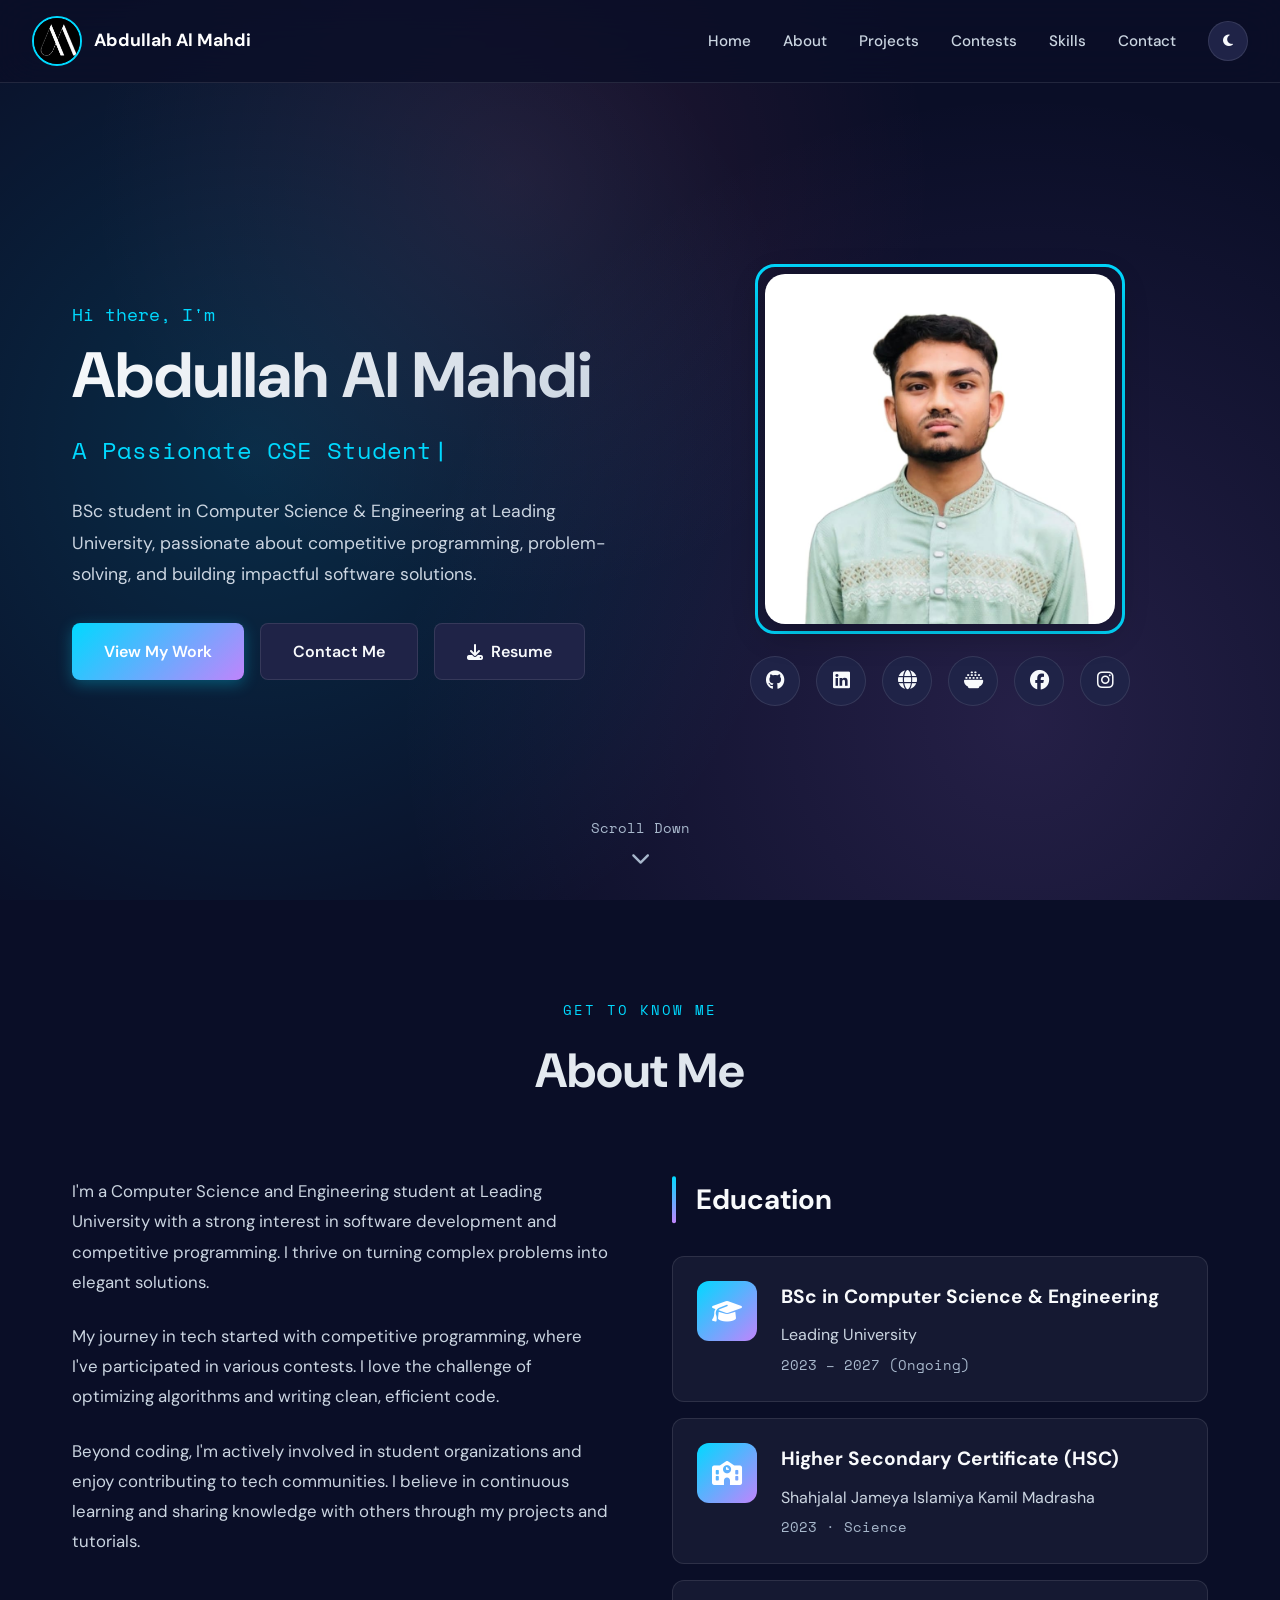
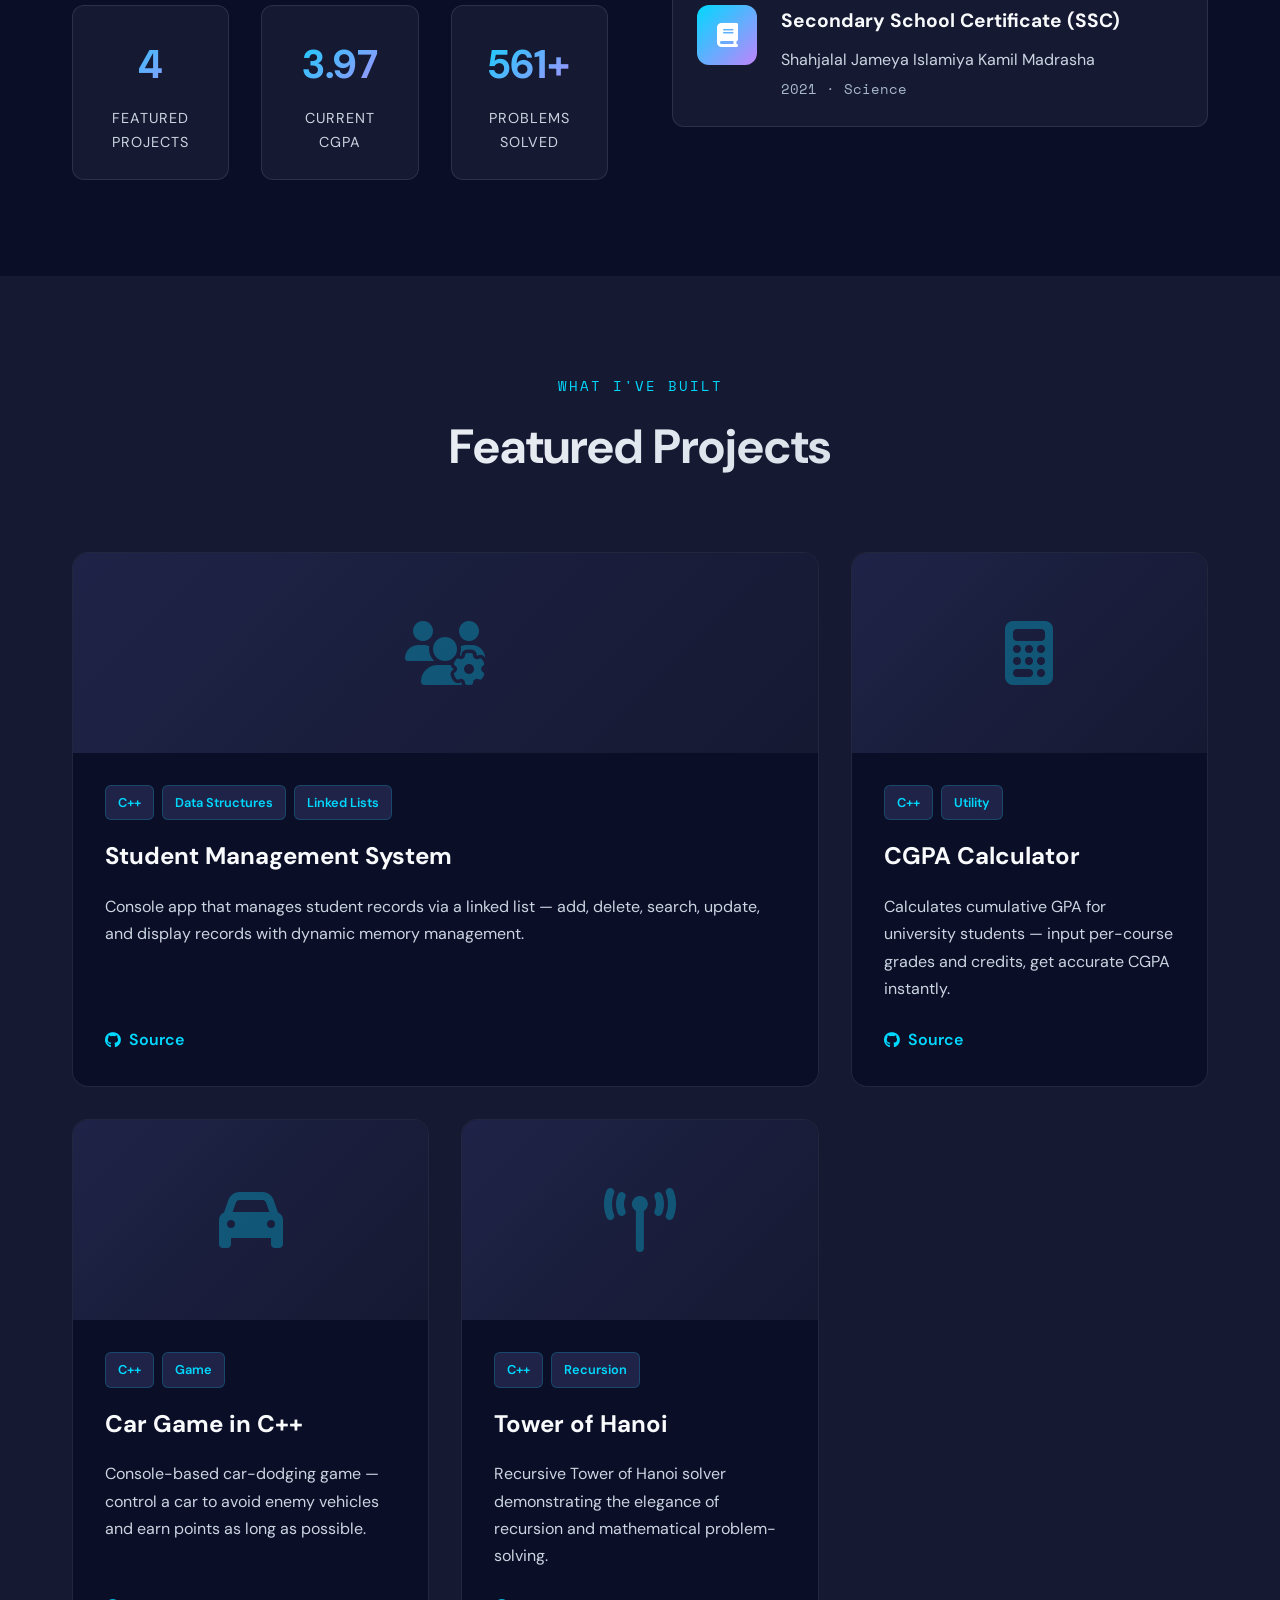
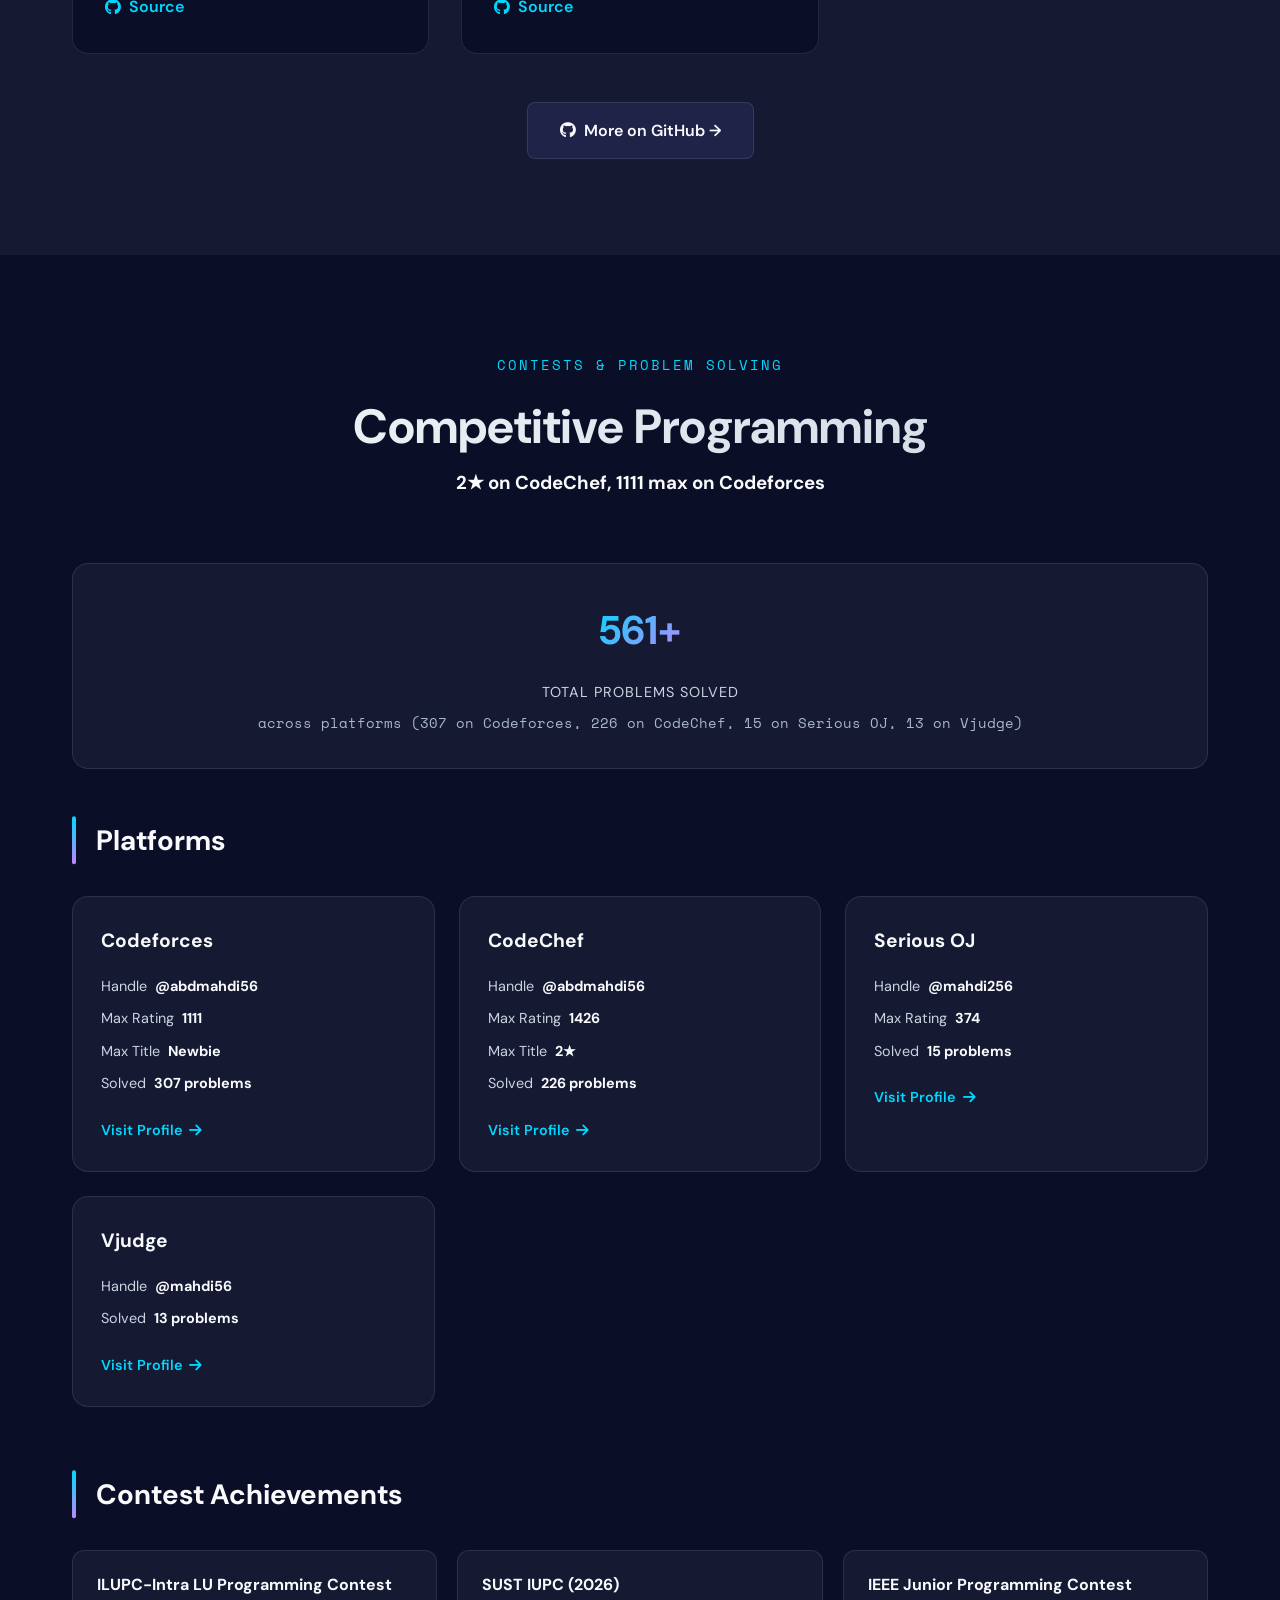
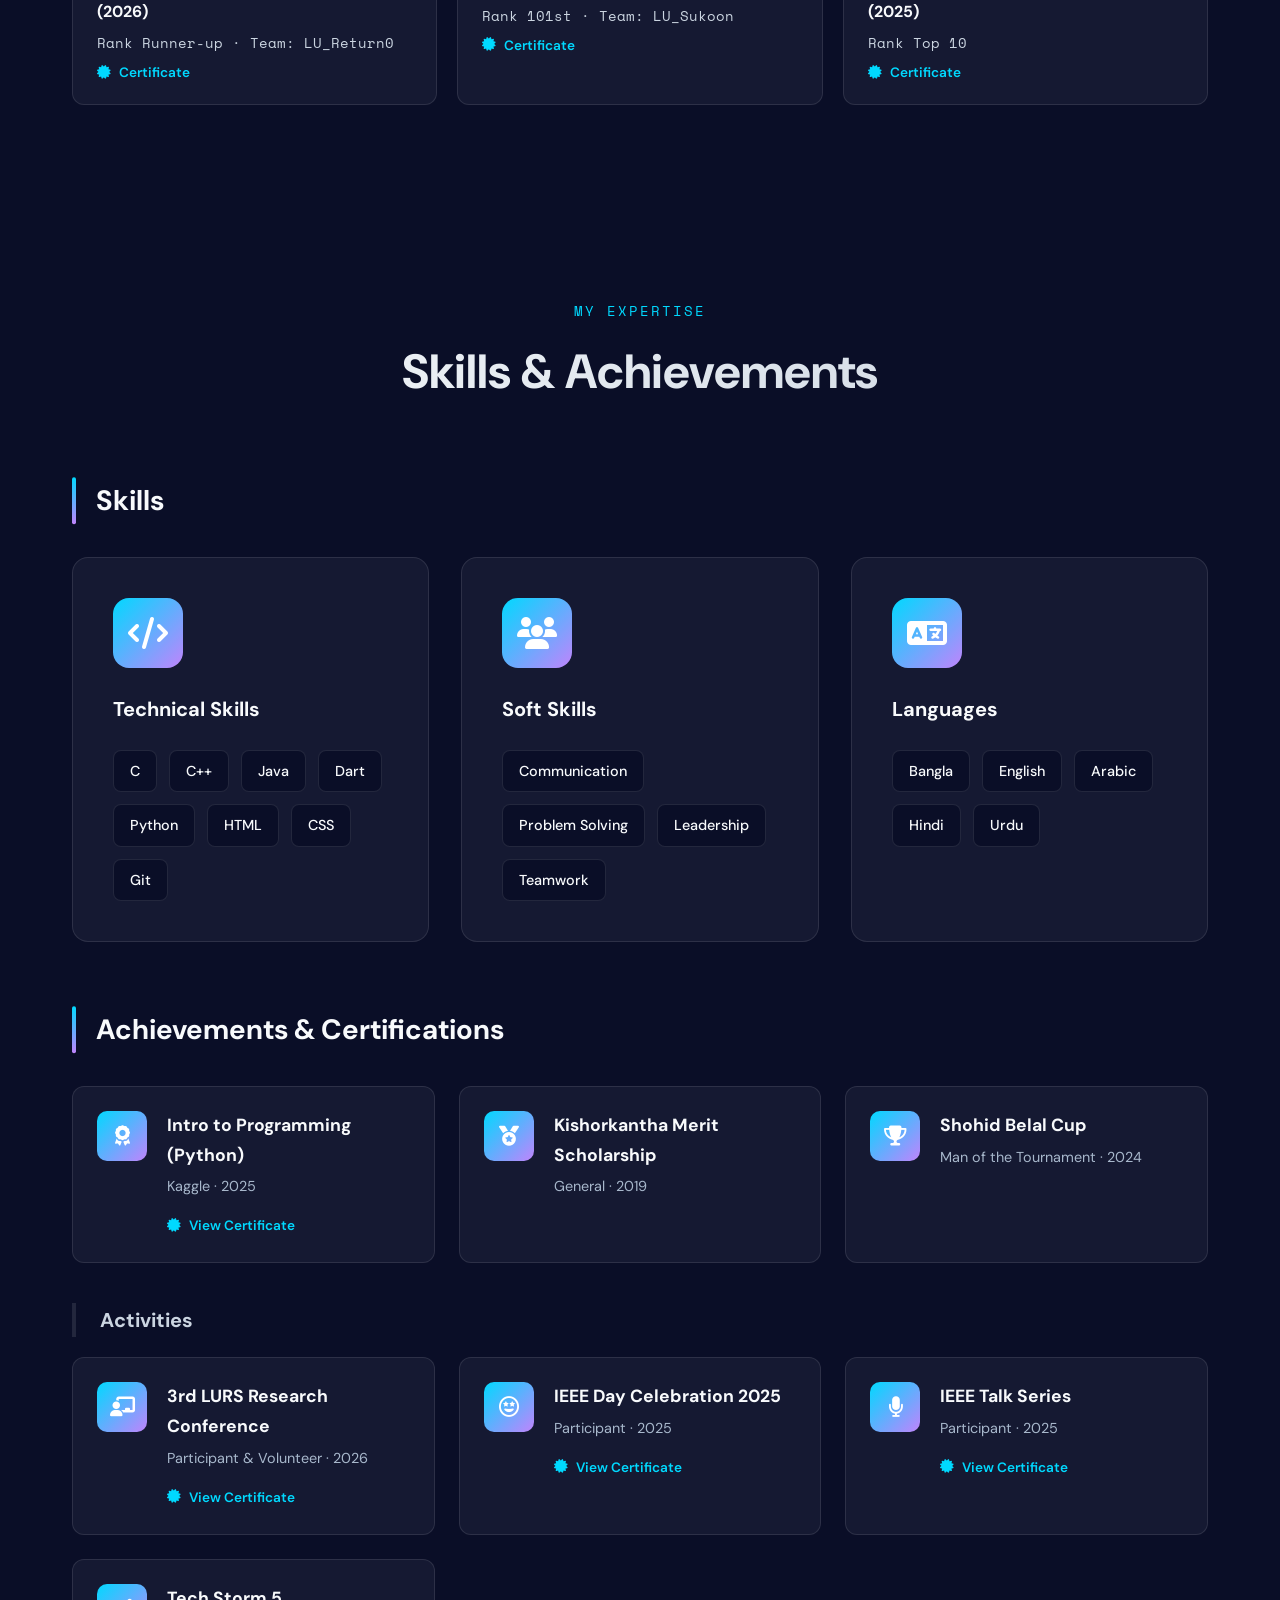
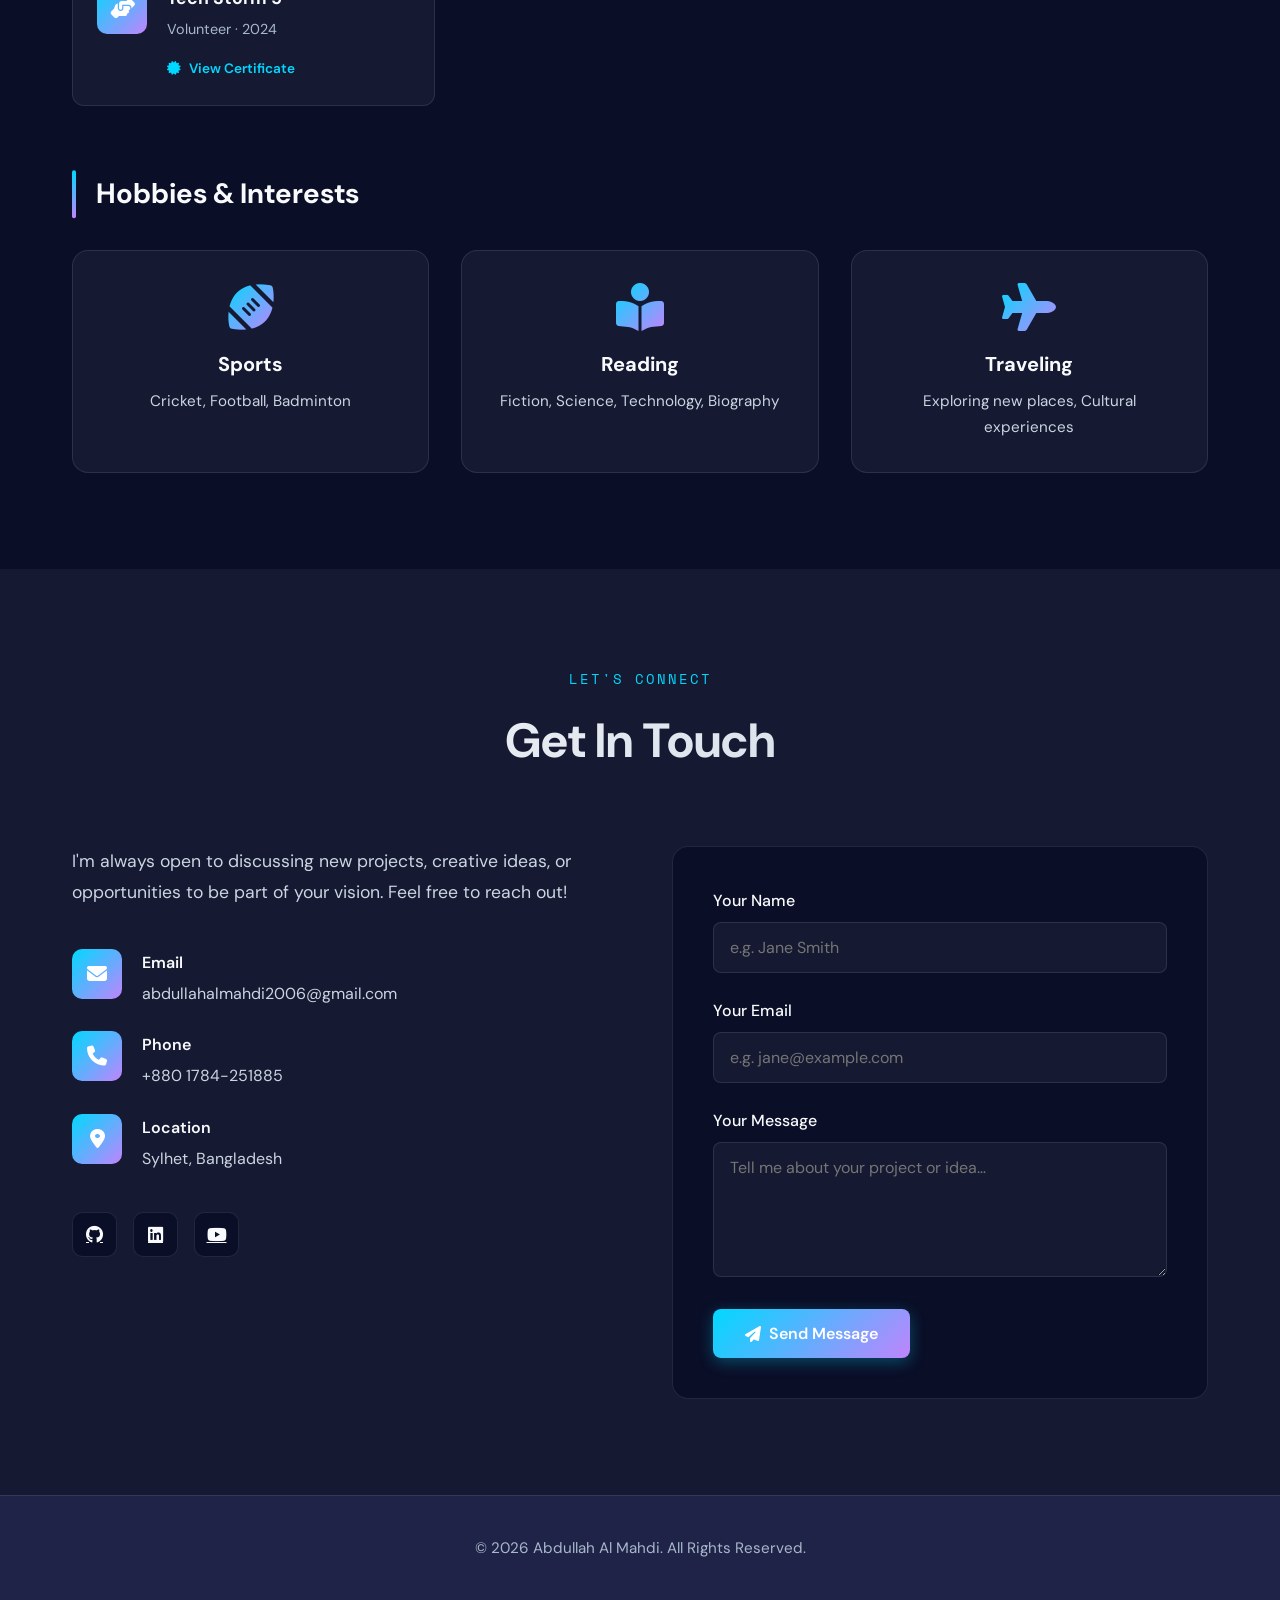
==== commit f4c67957: "Updated website" ====
--- a/index.html
+++ b/index.html
@@ -143,6 +143,7 @@
           <a href="https://www.instagram.com/abdullahalmahdi56/" target="_blank" rel="noopener noreferrer"
              aria-label="Instagram profile of Abdullah Al Mahdi">
             <i class="fab fa-instagram" aria-hidden="true"></i>
+          </a>
         </div>
       </div>
     </div>
